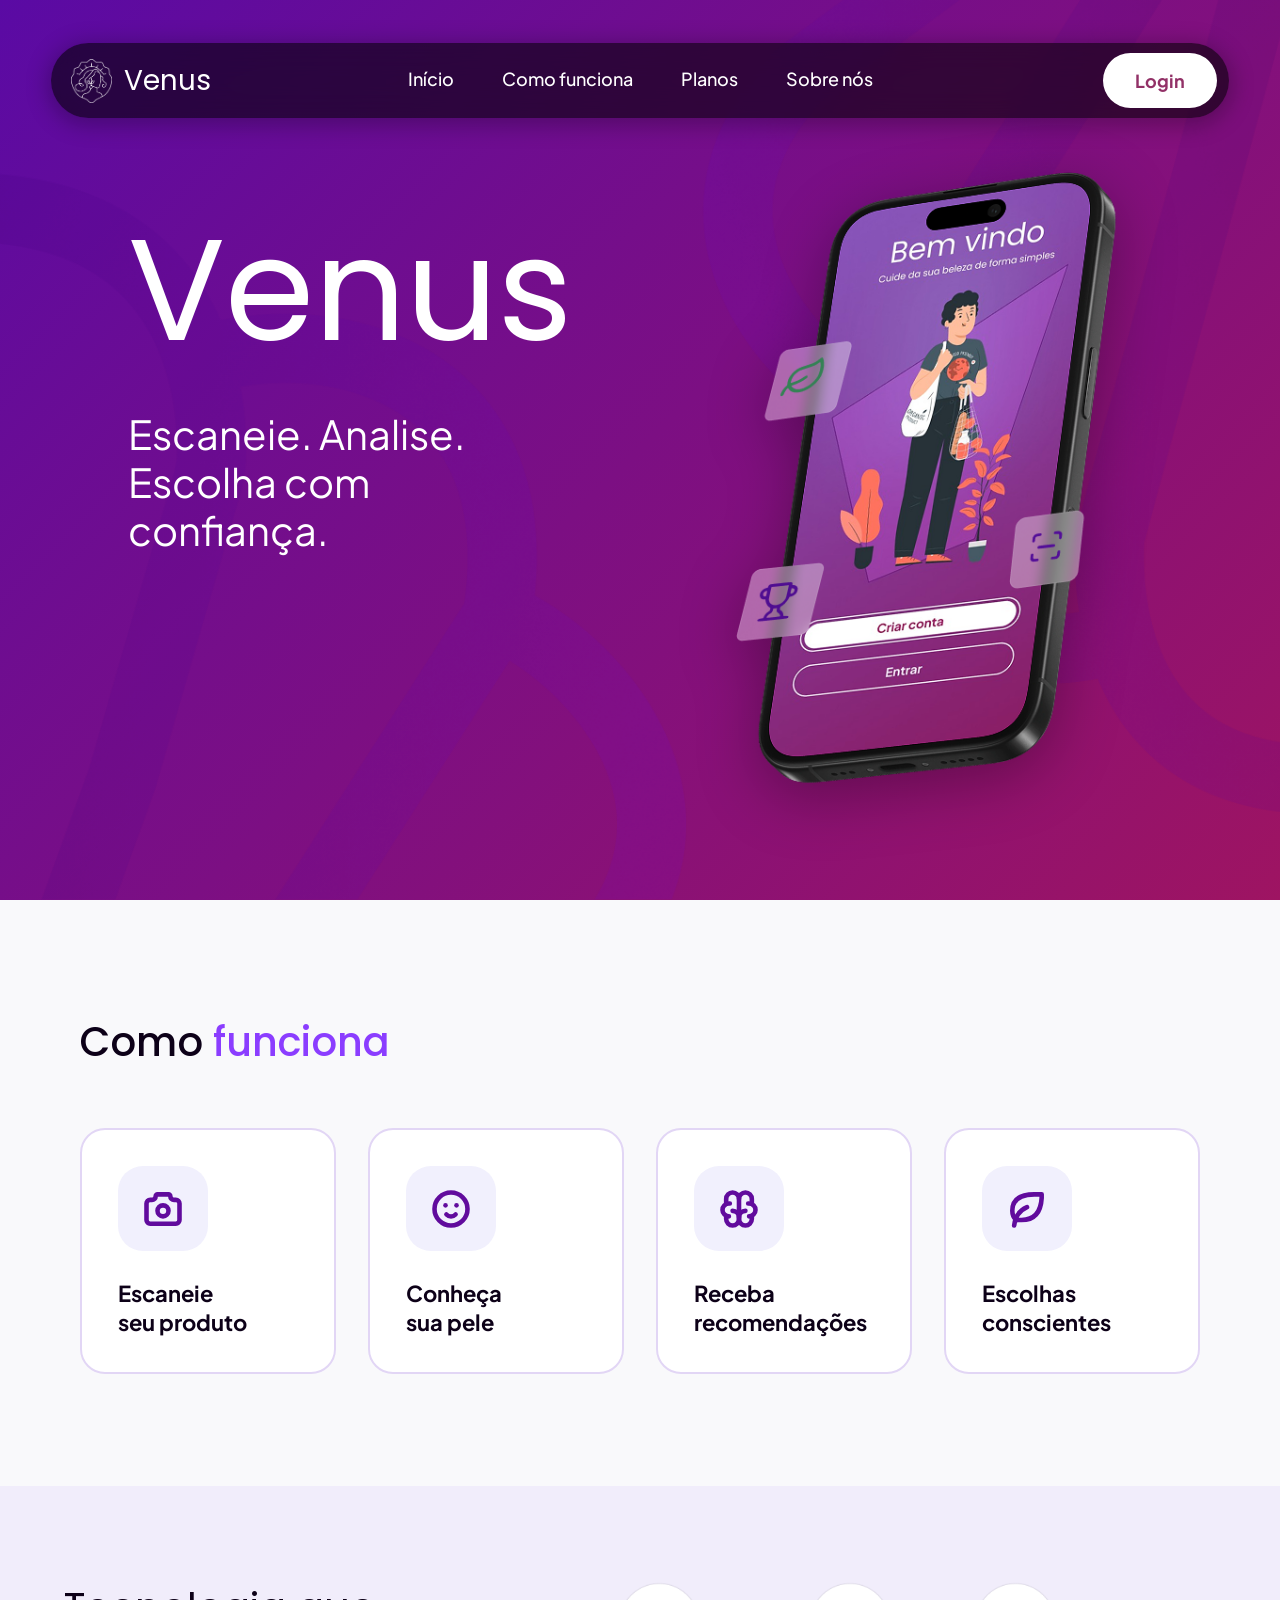
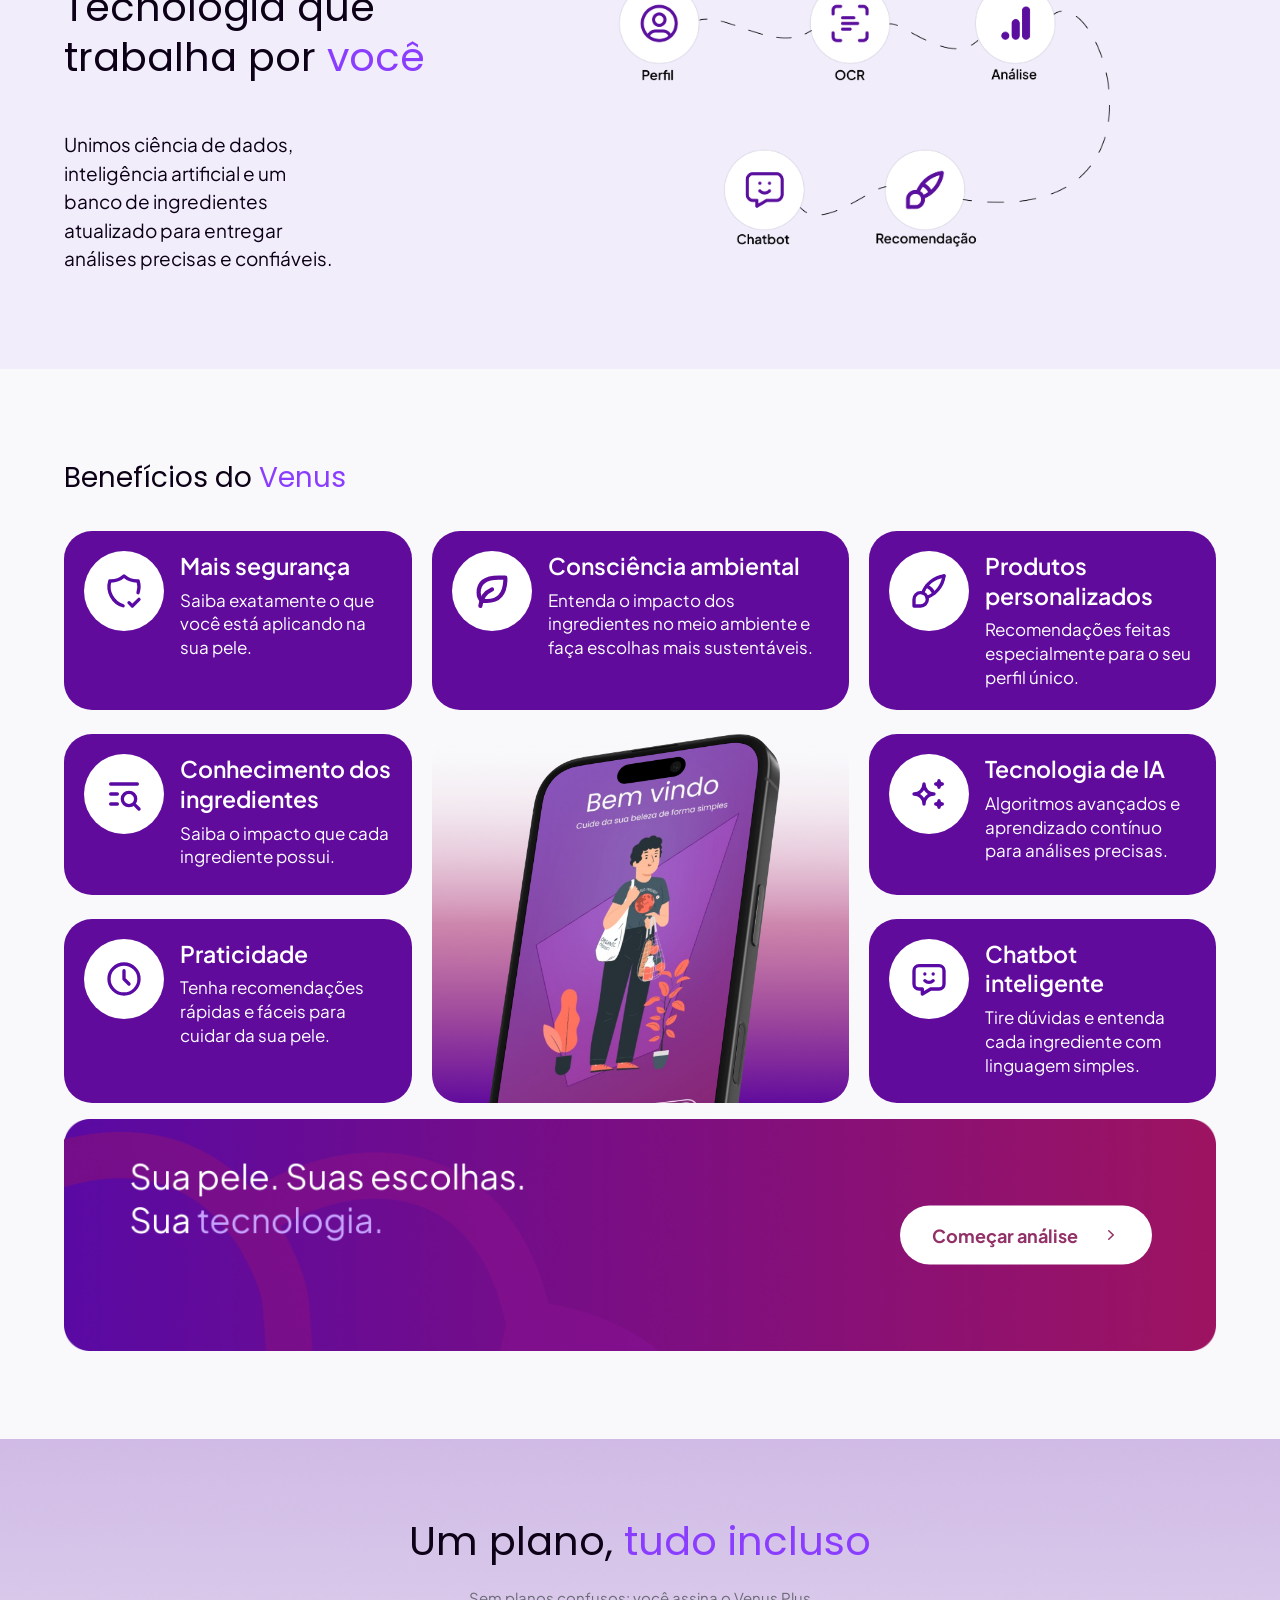
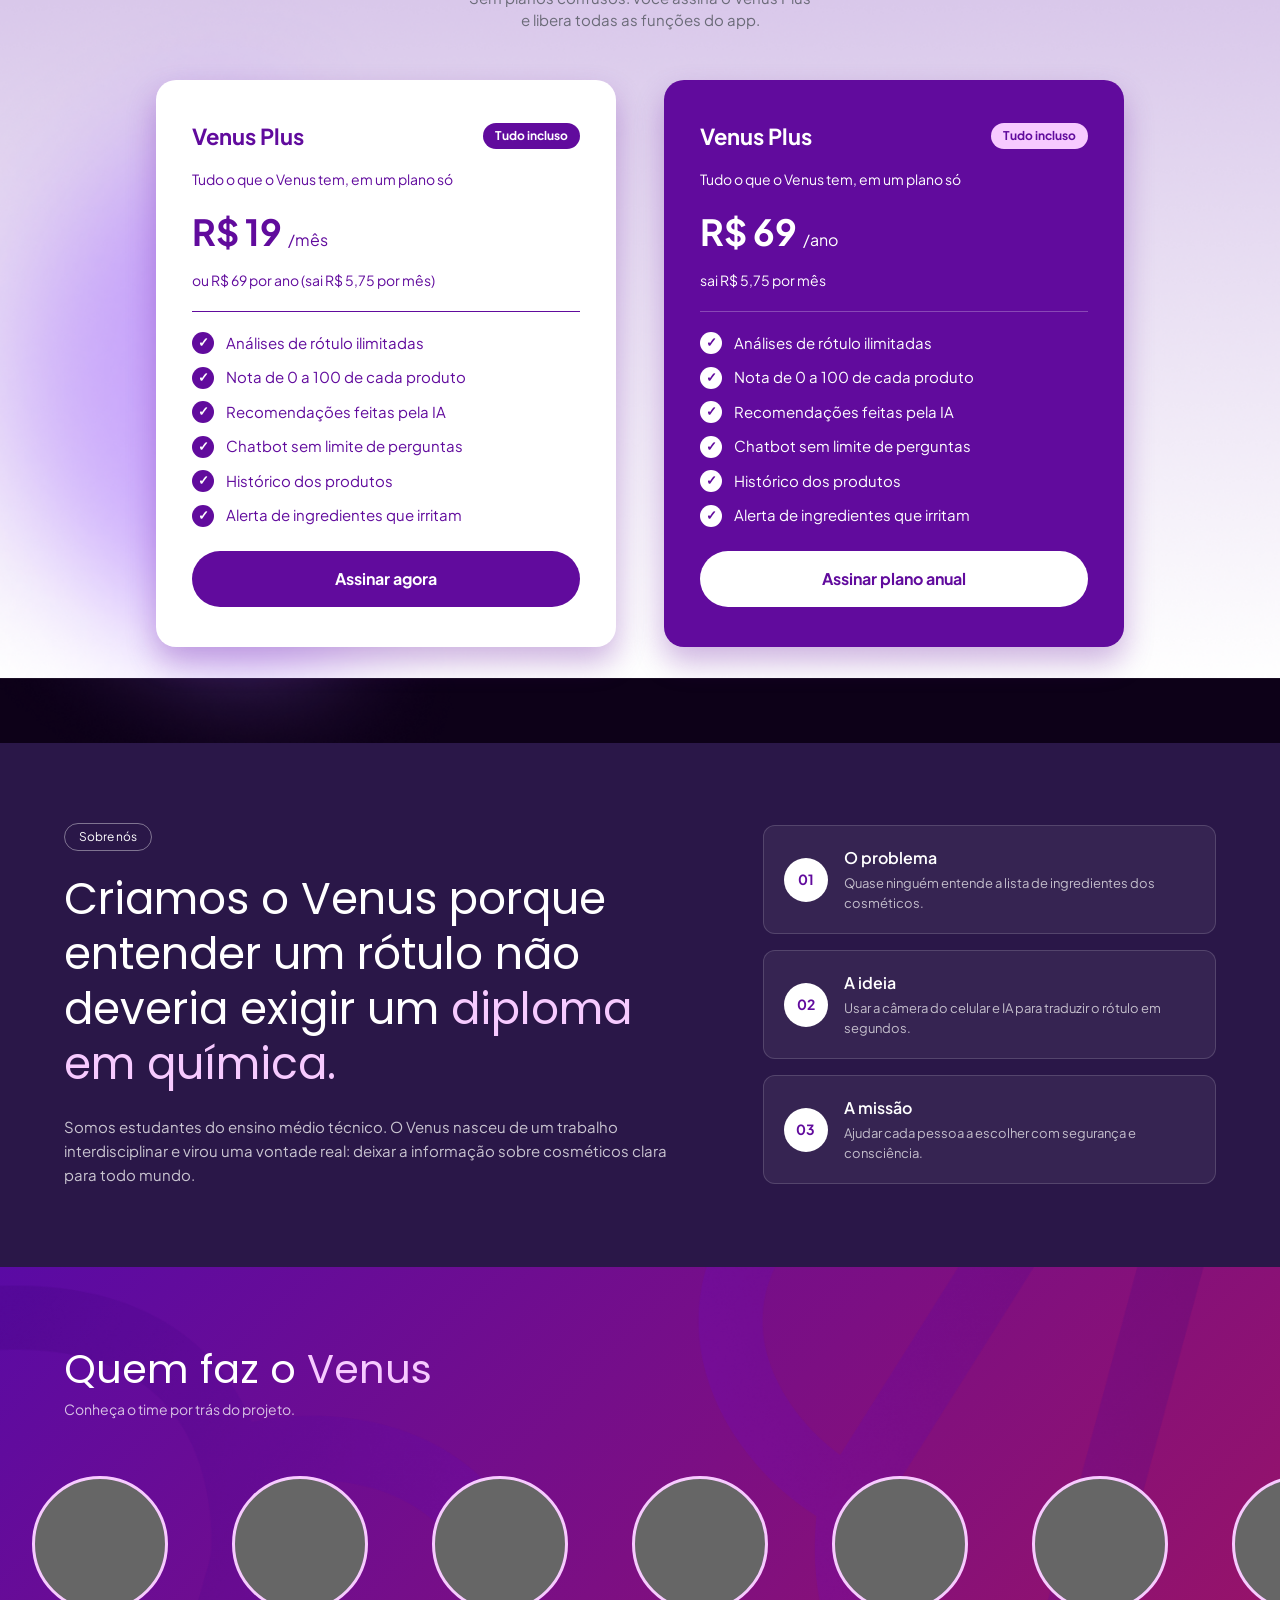
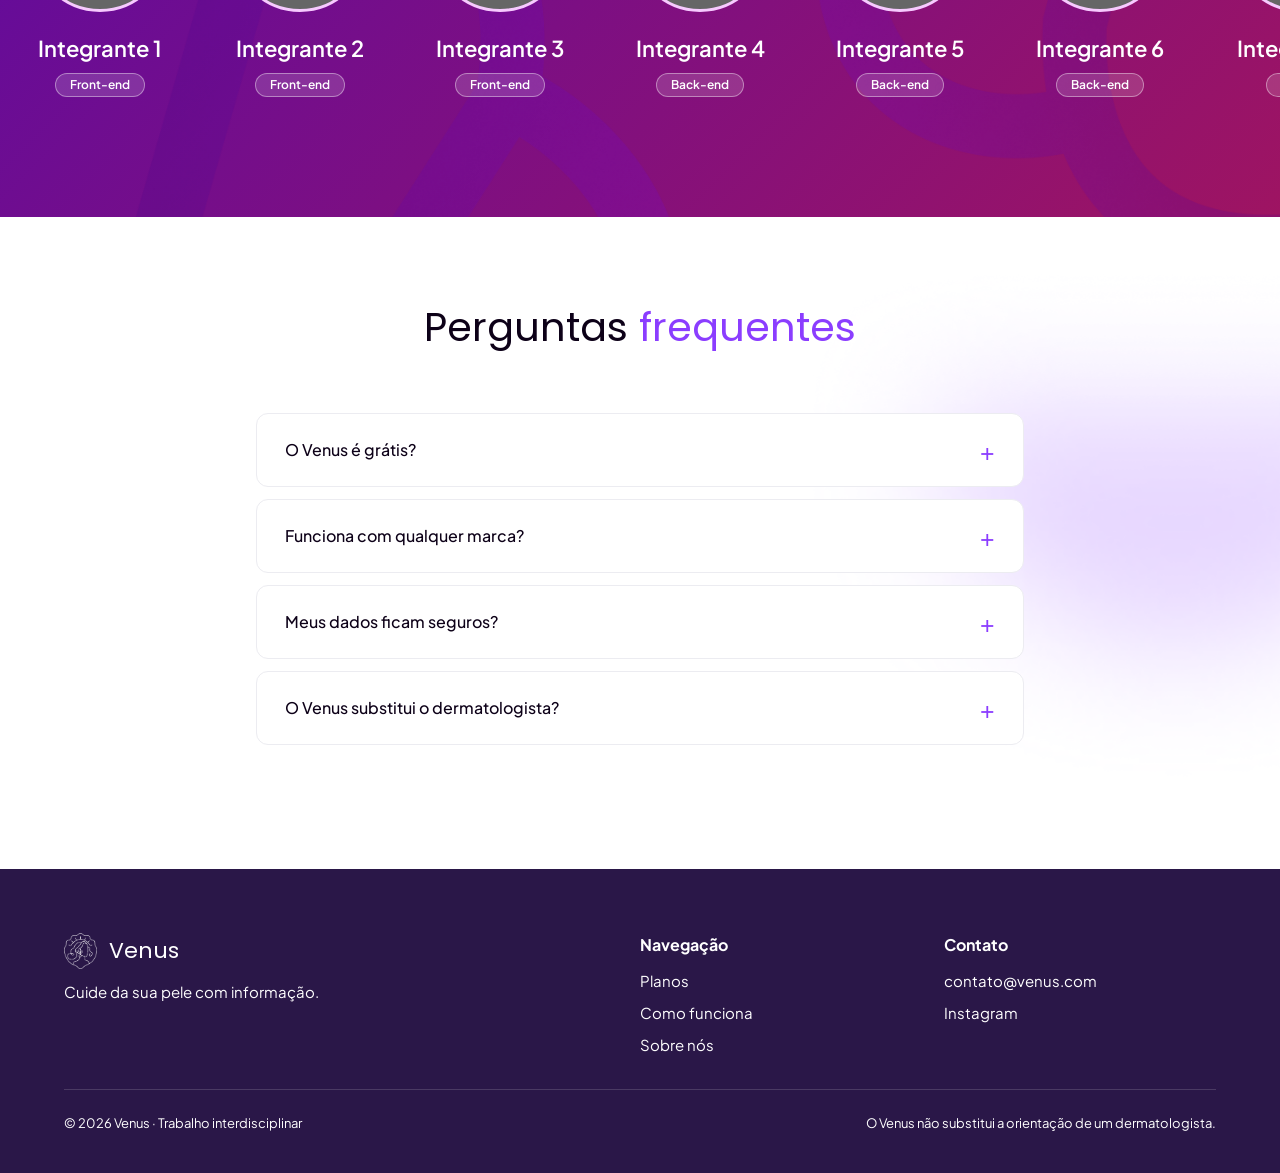
==== src/main/webapp/index.html @ 940f4fd5 "feat: telas de acesso, dashboard e banco PostgreSQL - Adiciona as telas de login, criar conta, esque" ====
<!DOCTYPE html>
<html lang="pt-BR">
<head>
  <meta charset="UTF-8">
  <meta name="viewport" content="width=device-width, initial-scale=1.0">
  <meta name="description" content="Venus: escaneie o rótulo do seu cosmético, entenda os ingredientes e receba recomendações para a sua pele.">
  <title>Venus | Análise de cosméticos</title>

  <link rel="stylesheet" href="https://fonts.googleapis.com/css2?family=Plus+Jakarta+Sans:wght@400;500;600;700&family=Poppins:wght@300;400;500;600&display=swap">

  <link rel="stylesheet" href="assets/css/global.css">
  <link rel="stylesheet" href="assets/css/style.css">
</head>
<body>

  <header id="cabecalho" class="cabecalho">
    <a href="#inicio" class="cabecalho__logo">
      <img src="assets/img/logo.png" alt="" width="179" height="194">
      <span class="cabecalho__nome">Venus</span>
    </a>

    <input type="checkbox" id="menu-celular" class="cabecalho__toggle checkbox-escondido">

    <nav id="menu-principal" class="cabecalho__nav">
      <ul class="menu">
        <li><a class="menu__link" href="#inicio">Início</a></li>
        <li><a class="menu__link" href="#como-funciona">Como funciona</a></li>
        <li><a class="menu__link" href="#planos">Planos</a></li>
        <li><a class="menu__link" href="#sobre-nos">Sobre nós</a></li>
      </ul>
    </nav>

    <a href="login" id="btn-login" class="btn btn--primario cabecalho__login">Login</a>

    <label for="menu-celular" class="cabecalho__botao-menu" aria-label="Abrir menu">☰</label>
  </header>

  <main id="conteudo">

    <section id="inicio" class="inicio">
      <div class="inicio__fundo"></div>

      <div class="inicio__container">
        <div class="inicio__conteudo">
          <h1 id="titulo-inicio" class="inicio__titulo">Venus</h1>
          <p class="inicio__subtitulo">Escaneie. Analise.<br>Escolha com<br>confiança.</p>
        </div>

        <div class="inicio__midia">
          <img class="inicio__celular" src="assets/img/celular.png" alt="Aplicativo Venus mostrando a tela inicial de análise de cosméticos" width="591" height="693">
        </div>
      </div>
    </section>

    <section id="como-funciona" class="como-funciona">
      <div class="como-funciona__container">
        <h2 id="titulo-como-funciona" class="como-funciona__titulo">Como <span class="destaque">funciona</span></h2>

        <div class="como-funciona__grade">

          <div class="etapa">
            <div class="etapa__icone">
              <img src="assets/img/icones-landing/camera.svg" alt="" width="24" height="24">
            </div>
            <h3 class="etapa__titulo">Escaneie<br>seu produto</h3>
            <p class="etapa__texto">Use a câmera do seu celular para escanear o rótulo do cosmético com tecnologia OCR avançada.</p>
          </div>

          <div class="etapa">
            <div class="etapa__icone">
              <img src="assets/img/icones-landing/rosto-feliz.svg" alt="" width="24" height="24">
            </div>
            <h3 class="etapa__titulo">Conheça<br>sua pele</h3>
            <p class="etapa__texto">Informe seu tipo de pele, sensibilidades, objetivos e preferências para uma análise personalizada.</p>
          </div>

          <div class="etapa">
            <div class="etapa__icone">
              <img src="assets/img/icones-landing/cerebro.svg" alt="" width="24" height="24">
            </div>
            <h3 class="etapa__titulo">Receba<br>recomendações</h3>
            <p class="etapa__texto">Nossa IA analisa ingredientes, compara com seu perfil e gera recomendações inteligentes para você.</p>
          </div>

          <div class="etapa">
            <div class="etapa__icone">
              <img src="assets/img/icones-landing/folha.svg" alt="" width="24" height="24">
            </div>
            <h3 class="etapa__titulo">Escolhas<br>conscientes</h3>
            <p class="etapa__texto">Entenda mais sobre seus produtos e faça escolhas melhores para você.</p>
          </div>

        </div>
      </div>
    </section>

    <section id="tecnologia" class="tecnologia">
      <div class="tecnologia__container">

        <div class="tecnologia__conteudo">
          <h2 id="titulo-tecnologia" class="tecnologia__titulo">Tecnologia que<br>trabalha por <span class="destaque">você</span></h2>
          <p class="tecnologia__texto">Unimos ciência de dados, inteligência artificial e um banco de ingredientes atualizado para entregar análises precisas e confiáveis.</p>
        </div>

        <div class="diagrama">
          <img class="diagrama__imagem" src="assets/img/fluxo.png" alt="Fluxo da tecnologia Venus: Perfil, OCR, Análise, Recomendação e Chatbot" width="2549" height="1374">
        </div>

      </div>
    </section>

    <section id="beneficios" class="beneficios">
      <div class="beneficios__container">
        <h2 id="titulo-beneficios" class="beneficios__titulo">Benefícios do <span class="destaque">Venus</span></h2>

        <div class="beneficios__grade">

          <div class="beneficio">
            <div class="beneficio__icone">
              <img src="assets/img/icones-landing/seguranca.svg" alt="" width="24" height="24">
            </div>
            <div>
              <h3 class="beneficio__titulo">Mais segurança</h3>
              <p class="beneficio__texto">Saiba exatamente o que você está aplicando na sua pele.</p>
            </div>
          </div>

          <div class="beneficio">
            <div class="beneficio__icone">
              <img src="assets/img/icones-landing/folha.svg" alt="" width="24" height="24">
            </div>
            <div>
              <h3 class="beneficio__titulo">Consciência ambiental</h3>
              <p class="beneficio__texto">Entenda o impacto dos ingredientes no meio ambiente e faça escolhas mais sustentáveis.</p>
            </div>
          </div>

          <div class="beneficio">
            <div class="beneficio__icone">
              <img src="assets/img/icones-landing/personalizados.svg" alt="" width="24" height="24">
            </div>
            <div>
              <h3 class="beneficio__titulo">Produtos personalizados</h3>
              <p class="beneficio__texto">Recomendações feitas especialmente para o seu perfil único.</p>
            </div>
          </div>

          <div class="beneficio">
            <div class="beneficio__icone">
              <img src="assets/img/icones-landing/conhecimento.svg" alt="" width="24" height="24">
            </div>
            <div>
              <h3 class="beneficio__titulo">Conhecimento dos ingredientes</h3>
              <p class="beneficio__texto">Saiba o impacto que cada ingrediente possui.</p>
            </div>
          </div>

          <div class="beneficios__celular">
            <img src="assets/img/celular-beneficios.png" alt="Tela do aplicativo Venus para escanear um produto" width="1824" height="1916">
          </div>

          <div class="beneficio">
            <div class="beneficio__icone">
              <img src="assets/img/icones-landing/ia.svg" alt="" width="24" height="24">
            </div>
            <div>
              <h3 class="beneficio__titulo">Tecnologia de IA</h3>
              <p class="beneficio__texto">Algoritmos avançados e aprendizado contínuo para análises precisas.</p>
            </div>
          </div>

          <div class="beneficio">
            <div class="beneficio__icone">
              <img src="assets/img/icones-landing/praticidade.svg" alt="" width="24" height="24">
            </div>
            <div>
              <h3 class="beneficio__titulo">Praticidade</h3>
              <p class="beneficio__texto">Tenha recomendações rápidas e fáceis para cuidar da sua pele.</p>
            </div>
          </div>

          <div class="beneficio">
            <div class="beneficio__icone">
              <img src="assets/img/icones-landing/chatbot.svg" alt="" width="24" height="24">
            </div>
            <div>
              <h3 class="beneficio__titulo">Chatbot inteligente</h3>
              <p class="beneficio__texto">Tire dúvidas e entenda cada ingrediente com linguagem simples.</p>
            </div>
          </div>

        </div>

        <div id="chamada" class="chamada">
          <img class="chamada__imagem" src="assets/img/comecar-analise.png" alt="Sua pele. Suas escolhas. Sua tecnologia." width="2484" height="500">
          <a href="login" id="btn-comecar-analise" class="btn btn--primario chamada__botao">
            Começar análise
            <img class="chamada__seta" src="assets/img/icones-landing/seta.svg" alt="" width="24" height="24">
          </a>
        </div>
      </div>
    </section>

    <section id="planos" class="planos">
      <div class="planos__container">
        <h2 id="titulo-planos" class="planos__titulo">Um plano, <span class="destaque">tudo incluso</span></h2>
        <p class="planos__subtitulo">Sem planos confusos: você assina o Venus Plus<br>e libera todas as funções do app.</p>

        <div class="planos__grade">

          <div id="plano-mensal" class="plano plano--claro">
            <div class="plano__topo">
              <h3 class="plano__nome">Venus Plus</h3>
              <span class="plano__selo">Tudo incluso</span>
            </div>
            <p class="plano__descricao">Tudo o que o Venus tem, em um plano só</p>

            <div class="plano__preco">
              <p class="plano__valor">R$ 19 <span class="plano__periodo">/mês</span></p>
              <p class="plano__obs">ou R$ 69 por ano (sai R$ 5,75 por mês)</p>
            </div>

            <ul class="plano__lista">
              <li class="plano__item">Análises de rótulo ilimitadas</li>
              <li class="plano__item">Nota de 0 a 100 de cada produto</li>
              <li class="plano__item">Recomendações feitas pela IA</li>
              <li class="plano__item">Chatbot sem limite de perguntas</li>
              <li class="plano__item">Histórico dos produtos</li>
              <li class="plano__item">Alerta de ingredientes que irritam</li>
            </ul>

            <a href="login" id="btn-assinar-mensal" class="btn plano__botao">Assinar agora</a>
          </div>

          <div id="plano-anual" class="plano">
            <div class="plano__topo">
              <h3 class="plano__nome">Venus Plus</h3>
              <span class="plano__selo">Tudo incluso</span>
            </div>
            <p class="plano__descricao">Tudo o que o Venus tem, em um plano só</p>

            <div class="plano__preco">
              <p class="plano__valor">R$ 69 <span class="plano__periodo">/ano</span></p>
              <p class="plano__obs">sai R$ 5,75 por mês</p>
            </div>

            <ul class="plano__lista">
              <li class="plano__item">Análises de rótulo ilimitadas</li>
              <li class="plano__item">Nota de 0 a 100 de cada produto</li>
              <li class="plano__item">Recomendações feitas pela IA</li>
              <li class="plano__item">Chatbot sem limite de perguntas</li>
              <li class="plano__item">Histórico dos produtos</li>
              <li class="plano__item">Alerta de ingredientes que irritam</li>
            </ul>

            <a href="login" id="btn-assinar-anual" class="btn plano__botao">Assinar plano anual</a>
          </div>

        </div>
      </div>
    </section>

    <section id="sobre-nos" class="sobre">
      <div class="sobre__container">

        <div class="sobre__conteudo">
          <span class="sobre__etiqueta">Sobre nós</span>
          <h2 id="titulo-sobre-nos" class="sobre__titulo">Criamos o Venus porque entender um rótulo não deveria exigir um <span class="sobre__destaque">diploma em química.</span></h2>
          <p class="sobre__texto">Somos estudantes do ensino médio técnico. O Venus nasceu de um trabalho interdisciplinar e virou uma vontade real: deixar a informação sobre cosméticos clara para todo mundo.</p>
        </div>

        <ul class="sobre__lista">
          <li class="sobre__item">
            <span class="sobre__numero">01</span>
            <div>
              <h3 class="sobre__item-titulo">O problema</h3>
              <p class="sobre__item-texto">Quase ninguém entende a lista de ingredientes dos cosméticos.</p>
            </div>
          </li>
          <li class="sobre__item">
            <span class="sobre__numero">02</span>
            <div>
              <h3 class="sobre__item-titulo">A ideia</h3>
              <p class="sobre__item-texto">Usar a câmera do celular e IA para traduzir o rótulo em segundos.</p>
            </div>
          </li>
          <li class="sobre__item">
            <span class="sobre__numero">03</span>
            <div>
              <h3 class="sobre__item-titulo">A missão</h3>
              <p class="sobre__item-texto">Ajudar cada pessoa a escolher com segurança e consciência.</p>
            </div>
          </li>
        </ul>

      </div>
    </section>

    <section id="equipe" class="equipe">
      <div class="equipe__container">
        <h2 id="titulo-equipe" class="equipe__titulo">Quem faz o <span class="equipe__destaque">Venus</span></h2>
        <p class="equipe__subtitulo">Conheça o time por trás do projeto.</p>
      </div>

        <div id="faixa-equipe" class="equipe__faixa">
          <div class="equipe__trilho">
            <ul class="equipe__lista">
              <li class="integrante">
                <div class="integrante__foto"></div>
                <h3 class="integrante__nome">Integrante 1</h3>
                <span class="integrante__funcao">Front-end</span>
              </li>
              <li class="integrante">
                <div class="integrante__foto"></div>
                <h3 class="integrante__nome">Integrante 2</h3>
                <span class="integrante__funcao">Front-end</span>
              </li>
              <li class="integrante">
                <div class="integrante__foto"></div>
                <h3 class="integrante__nome">Integrante 3</h3>
                <span class="integrante__funcao">Front-end</span>
              </li>
              <li class="integrante">
                <div class="integrante__foto"></div>
                <h3 class="integrante__nome">Integrante 4</h3>
                <span class="integrante__funcao">Back-end</span>
              </li>
              <li class="integrante">
                <div class="integrante__foto"></div>
                <h3 class="integrante__nome">Integrante 5</h3>
                <span class="integrante__funcao">Back-end</span>
              </li>
              <li class="integrante">
                <div class="integrante__foto"></div>
                <h3 class="integrante__nome">Integrante 6</h3>
                <span class="integrante__funcao">Back-end</span>
              </li>
              <li class="integrante">
                <div class="integrante__foto"></div>
                <h3 class="integrante__nome">Integrante 7</h3>
                <span class="integrante__funcao">Dados</span>
              </li>
              <li class="integrante">
                <div class="integrante__foto"></div>
                <h3 class="integrante__nome">Integrante 8</h3>
                <span class="integrante__funcao">Dados</span>
              </li>
              <li class="integrante">
                <div class="integrante__foto"></div>
                <h3 class="integrante__nome">Integrante 9</h3>
                <span class="integrante__funcao">Design</span>
              </li>
              <li class="integrante">
                <div class="integrante__foto"></div>
                <h3 class="integrante__nome">Integrante 10</h3>
                <span class="integrante__funcao">Design</span>
              </li>
              <li class="integrante">
                <div class="integrante__foto"></div>
                <h3 class="integrante__nome">Integrante 11</h3>
                <span class="integrante__funcao">Pesquisa</span>
              </li>
            </ul>

            <ul class="equipe__lista" aria-hidden="true">
              <li class="integrante">
                <div class="integrante__foto"></div>
                <h3 class="integrante__nome">Integrante 1</h3>
                <span class="integrante__funcao">Front-end</span>
              </li>
              <li class="integrante">
                <div class="integrante__foto"></div>
                <h3 class="integrante__nome">Integrante 2</h3>
                <span class="integrante__funcao">Front-end</span>
              </li>
              <li class="integrante">
                <div class="integrante__foto"></div>
                <h3 class="integrante__nome">Integrante 3</h3>
                <span class="integrante__funcao">Front-end</span>
              </li>
              <li class="integrante">
                <div class="integrante__foto"></div>
                <h3 class="integrante__nome">Integrante 4</h3>
                <span class="integrante__funcao">Back-end</span>
              </li>
              <li class="integrante">
                <div class="integrante__foto"></div>
                <h3 class="integrante__nome">Integrante 5</h3>
                <span class="integrante__funcao">Back-end</span>
              </li>
              <li class="integrante">
                <div class="integrante__foto"></div>
                <h3 class="integrante__nome">Integrante 6</h3>
                <span class="integrante__funcao">Back-end</span>
              </li>
              <li class="integrante">
                <div class="integrante__foto"></div>
                <h3 class="integrante__nome">Integrante 7</h3>
                <span class="integrante__funcao">Dados</span>
              </li>
              <li class="integrante">
                <div class="integrante__foto"></div>
                <h3 class="integrante__nome">Integrante 8</h3>
                <span class="integrante__funcao">Dados</span>
              </li>
              <li class="integrante">
                <div class="integrante__foto"></div>
                <h3 class="integrante__nome">Integrante 9</h3>
                <span class="integrante__funcao">Design</span>
              </li>
              <li class="integrante">
                <div class="integrante__foto"></div>
                <h3 class="integrante__nome">Integrante 10</h3>
                <span class="integrante__funcao">Design</span>
              </li>
              <li class="integrante">
                <div class="integrante__foto"></div>
                <h3 class="integrante__nome">Integrante 11</h3>
                <span class="integrante__funcao">Pesquisa</span>
              </li>
            </ul>
          </div>
        </div>
    </section>

    <section id="perguntas" class="perguntas">
      <div class="perguntas__container">
        <h2 id="titulo-perguntas" class="perguntas__titulo">Perguntas <span class="destaque">frequentes</span></h2>

        <div class="pergunta">
          <input type="checkbox" id="pergunta-1" class="pergunta__toggle checkbox-escondido">
          <label for="pergunta-1" class="pergunta__titulo">O Venus é grátis?</label>
          <p class="pergunta__resposta">Você pode criar a conta e conhecer o app. Para usar todas as funções, é só assinar o Venus Plus: R$ 19 por mês ou R$ 69 por ano.</p>
        </div>

        <div class="pergunta">
          <input type="checkbox" id="pergunta-2" class="pergunta__toggle checkbox-escondido">
          <label for="pergunta-2" class="pergunta__titulo">Funciona com qualquer marca?</label>
          <p class="pergunta__resposta">Sim. O Venus lê o rótulo do produto, então funciona com cosméticos de qualquer marca, desde que a lista de ingredientes esteja legível.</p>
        </div>

        <div class="pergunta">
          <input type="checkbox" id="pergunta-3" class="pergunta__toggle checkbox-escondido">
          <label for="pergunta-3" class="pergunta__titulo">Meus dados ficam seguros?</label>
          <p class="pergunta__resposta">Sim. Seguimos a LGPD: seus dados são usados só para personalizar as análises e não são vendidos para ninguém.</p>
        </div>

        <div class="pergunta">
          <input type="checkbox" id="pergunta-4" class="pergunta__toggle checkbox-escondido">
          <label for="pergunta-4" class="pergunta__titulo">O Venus substitui o dermatologista?</label>
          <p class="pergunta__resposta">Não. O Venus ajuda você a entender seus produtos, mas não faz diagnóstico. Para qualquer problema de pele, procure um dermatologista.</p>
        </div>
      </div>
    </section>

  </main>

  <footer id="rodape" class="rodape">
    <div class="rodape__container">
      <div class="rodape__marca">
        <a href="#inicio" class="rodape__logo">
          <img src="assets/img/logo.png" alt="" width="179" height="194">
          <span class="rodape__nome">Venus</span>
        </a>
        <p class="rodape__frase">Cuide da sua pele com informação.</p>
      </div>

      <div class="rodape__coluna">
        <h2 class="rodape__titulo">Navegação</h2>
        <ul class="rodape__lista">
          <li><a class="rodape__link" href="#planos">Planos</a></li>
          <li><a class="rodape__link" href="#como-funciona">Como funciona</a></li>
          <li><a class="rodape__link" href="#sobre-nos">Sobre nós</a></li>
        </ul>
      </div>

      <div class="rodape__coluna">
        <h2 class="rodape__titulo">Contato</h2>
        <ul class="rodape__lista">
          <li><a class="rodape__link" href="mailto:contato@venus.com">contato@venus.com</a></li>
          <li><a class="rodape__link" href="#">Instagram</a></li>
        </ul>
      </div>
    </div>

    <div class="rodape__final">
      <p>&copy; 2026 Venus · Trabalho interdisciplinar</p>
      <p>O Venus não substitui a orientação de um dermatologista.</p>
    </div>
  </footer>

</body>
</html>
---- src/main/webapp/assets/css/global.css ----
:root {
  --cor-rosa-claro: #f7caff;
  --cor-branco: #ffffff;
  --cor-fundo-escuro: #0d0118;
  --cor-botao-texto: #923167;
  --cor-destaque: #8b3dff;
  --cor-roxo-escuro: #610b9d;
  --cor-texto: #0d0118;
  --cor-texto-suave: #6b6b78;
  --cor-superficie: #f9f9fb;
  --cor-superficie-lilas: #f1edfb;
  --cor-borda: #ececf1;
  --cor-borda-lilas: #e2d6f5;
  --cor-icone-lilas: #f1f0fd;
  --cor-card-lilas: #f6f0fc;
  --cor-navbar: rgba(45, 8, 70, 0.8);
  --cor-navbar-menu: rgba(45, 8, 70, 0.7);
  --cor-navbar-borda: rgba(255, 255, 255, 0.15);
  --cor-foco: #ba91fb;
  --cor-fundo-popup: rgba(33, 17, 56, 0.4);
  --gradiente-marca: linear-gradient(135deg, #5a0aa4 0%, #9e1462 100%);
  --fonte-titulo: "Poppins", sans-serif;
  --fonte-texto: "Plus Jakarta Sans", sans-serif;
  --largura-maxima: 100rem;
  --borda-arredondada: 1.25rem;
  --borda-arredondada-pequena: 0.75rem;
  --borda-card: 1.5625rem;
  --borda-botao: 999px;

  --painel-fundo: #f8f6fd;
  --painel-topo: #f2eefd;
  --painel-borda: #ece3fa;
  --painel-lilas: #ebe2f5;
  --painel-lilas-claro: #f4effc;
  --painel-texto: #30135a;
  --painel-texto-suave: #8b789f;
  --painel-roxo: #6043e9;
  --painel-rosa: #ad1264;
  --painel-verde: #4daf8c;
  --painel-vermelho: #d45d79;
  --gradiente-menu: linear-gradient(180deg, #32135b 48%, #6a28c1);
  --gradiente-menu-ativo: linear-gradient(90deg, #7549c2, #553287);
  --fonte-menu: "Inter", sans-serif;
}

* {
  box-sizing: border-box;
  margin: 0;
  padding: 0;
}

img {
  display: block;
  max-width: 100%;
  height: auto;
}

button,
input,
select,
textarea {
  font-family: inherit;
  font-size: inherit;
  color: inherit;
}

body {
  font-family: var(--fonte-titulo);
  line-height: 1.5;
  color: var(--cor-branco);
  background-color: var(--cor-fundo-escuro);
}

a:focus-visible,
button:focus-visible,
input:focus-visible,
select:focus-visible,
label:focus-visible {
  outline: 3px solid var(--cor-foco);
  outline-offset: 3px;
}

.btn {
  display: inline-flex;
  align-items: center;
  gap: 1.5rem;
  padding: 1rem 2rem;
  font-family: var(--fonte-texto);
  font-size: 1.125rem;
  font-weight: 700;
  text-decoration: none;
  border-radius: var(--borda-botao);
}

.btn--primario {
  color: var(--cor-botao-texto);
  background-color: var(--cor-branco);
}

.destaque {
  color: var(--cor-destaque);
}

.checkbox-escondido {
  position: fixed;
  top: 0;
  left: 0;
  opacity: 0;
  pointer-events: none;
}

.sr-only {
  position: absolute;
  width: 1px;
  height: 1px;
  padding: 0;
  margin: -1px;
  overflow: hidden;
  clip: rect(0, 0, 0, 0);
  white-space: nowrap;
  border: 0;
}
---- src/main/webapp/assets/css/style.css ----
.cabecalho {
  position: fixed;
  top: 0.75rem;
  left: 0.75rem;
  right: 0.75rem;
  z-index: 1;
  display: flex;
  align-items: center;
  gap: 1rem;
  padding: 0.75rem 1.25rem;
  border: 1px solid var(--cor-navbar-borda);
  border-radius: 2.5rem;
}

.cabecalho::before {
  content: "";
  position: absolute;
  top: 0;
  right: 0;
  bottom: 0;
  left: 0;
  z-index: -1;
  background-color: var(--cor-navbar);
  border-radius: inherit;
  -webkit-backdrop-filter: blur(14px);
  backdrop-filter: blur(14px);
}

.cabecalho__logo {
  display: flex;
  align-items: center;
  gap: 0.75rem;
  margin-right: auto;
  text-decoration: none;
}

.cabecalho__logo img {
  width: auto;
  height: 3rem;
}

.cabecalho__nome {
  font-family: var(--fonte-titulo);
  font-size: 1.75rem;
  color: var(--cor-branco);
}

.cabecalho__botao-menu {
  font-size: 2.25rem;
  line-height: 1;
  color: var(--cor-branco);
  cursor: pointer;
}

.cabecalho__nav {
  display: none;
  position: absolute;
  top: 100%;
  left: 0;
  right: 0;
  margin-top: 0.75rem;
  padding: 2rem;
  background-color: var(--cor-navbar-menu);
  border: 1px solid var(--cor-navbar-borda);
  border-radius: 1.5rem;
  backdrop-filter: blur(20px);
}

.cabecalho__toggle:checked ~ .cabecalho__nav {
  display: block;
}

.menu {
  display: flex;
  flex-direction: column;
  align-items: center;
  gap: 2rem;
  list-style: none;
}

.menu__link {
  display: inline-block;
  position: relative;
  font-family: var(--fonte-texto);
  font-size: 1.25rem;
  font-weight: 500;
  line-height: 1;
  color: var(--cor-branco);
  text-decoration: none;
  transition: 0.3s;
}

.menu__link::after {
  content: "";
  position: absolute;
  top: 100%;
  left: 0;
  right: 0;
  width: 0;
  height: 2px;
  margin: 0.25rem auto 0;
  background-color: var(--cor-destaque);
  transition: 0.3s;
}

.menu__link:hover {
  color: var(--cor-destaque);
}

.menu__link:hover::after {
  width: 100%;
}

.inicio {
  position: relative;
  min-height: 100vh;
  background: var(--gradiente-marca);
}

.inicio__fundo {
  position: absolute;
  top: 0;
  right: 0;
  bottom: 0;
  left: 0;
  background: url("../img/fundo.png") center / cover no-repeat;
  opacity: 0.6;
}

.inicio__container {
  position: relative;
  display: flex;
  flex-direction: column;
  align-items: flex-start;
  gap: 2.5rem;
  max-width: var(--largura-maxima);
  margin: 0 auto;
  padding: 12rem 1.25rem 4rem;
}

.inicio__conteudo {
  max-width: 38.75rem;
}

.inicio__titulo {
  position: relative;
  top: -4rem;
  left: 4rem;
  margin-bottom: 1.75rem;
  font-family: var(--fonte-titulo);
  font-size: 4.5rem;
  font-weight: 400;
  line-height: 1;
  color: var(--cor-branco);
}

.inicio__subtitulo {
  position: relative;
  top: -4rem;
  left: 4rem;
  font-family: var(--fonte-texto);
  font-size: 1.375rem;
  line-height: 1.2;
  color: var(--cor-branco);
}

.inicio__midia {
  display: flex;
  justify-content: center;
  width: 100%;

  margin-top: -4rem;
}

.inicio__celular {
  width: 100%;
  max-width: 18.75rem;
  filter: drop-shadow(0 15px 30px rgba(0, 0, 0, 0.3));
}

.como-funciona {
  padding: 3.5rem 1.25rem;
  background-color: var(--cor-superficie);
}

.como-funciona__container {
  max-width: var(--largura-maxima);
  margin: 0 auto;
}

.como-funciona__titulo {
  margin-bottom: 2.5rem;
  font-family: var(--fonte-titulo);
  font-size: 1.75rem;
  font-weight: 500;
  color: var(--cor-texto);
}

.como-funciona__grade {
  display: grid;
  grid-template-columns: 1fr;
  align-items: start;
  gap: 1.5rem;
}

.etapa {
  padding: 2.25rem;
  background-color: var(--cor-branco);
  border: 2px solid var(--cor-borda-lilas);
  border-radius: var(--borda-card);
  transition: background-color 0.4s ease, transform 0.4s ease;
}

.etapa__icone {
  display: flex;
  align-items: center;
  justify-content: center;
  width: 5.625rem;
  height: 5.3125rem;
  margin-bottom: 1.75rem;
  background-color: var(--cor-icone-lilas);
  border-radius: var(--borda-card);
  transition: background-color 0.4s ease;
}

.etapa__icone img {
  width: 2.75rem;
  height: 2.75rem;
}

.etapa__titulo {
  font-family: var(--fonte-texto);
  font-size: 1.375rem;
  font-weight: 700;
  line-height: 1.3;
  color: var(--cor-texto);
  transition: color 0.4s ease;
}

.etapa__texto {
  margin-top: 1.5rem;
  font-family: var(--fonte-texto);
  font-size: 1.125rem;
  line-height: 1.55;
  color: var(--cor-texto-suave);
}

@media (min-width: 1024px) {
  .etapa__texto {
    max-height: 0;
    margin-top: 0;
    overflow: hidden;
    opacity: 0;
    transition: max-height 0.4s ease, margin-top 0.4s ease, opacity 0.3s ease, color 0.4s ease;
  }

  .etapa:hover {
    background-color: var(--cor-roxo-escuro);
    transform: translateY(-4px);
  }

  .etapa:hover .etapa__texto {
    max-height: 15rem;
    margin-top: 1.5rem;
    opacity: 1;
  }

  .etapa:hover .etapa__icone {
    background-color: var(--cor-branco);
  }

  .etapa:hover .etapa__titulo,
  .etapa:hover .etapa__texto {
    color: var(--cor-branco);
  }
}

.tecnologia {
  padding: 3.5rem 1.25rem;
  background-color: var(--cor-superficie-lilas);
}

.tecnologia__container {
  display: flex;
  flex-direction: column;
  gap: 3rem;
  max-width: var(--largura-maxima);
  margin: 0 auto;
}

.tecnologia__conteudo {
  text-align: center;
}

.tecnologia__titulo {
  margin-bottom: 1.5rem;
  font-family: var(--fonte-titulo);
  font-size: 1.875rem;
  font-weight: 400;
  line-height: 1.25;
  color: var(--cor-texto);
}

.tecnologia__texto {
  font-family: var(--fonte-texto);
  font-size: 1.1875rem;
  line-height: 1.5;
  color: var(--cor-texto);
}

.diagrama__imagem {
  width: 100%;
}

.beneficios {
  padding: 3.5rem 1.25rem;
  background-color: var(--cor-superficie);
}

.beneficios__container {
  max-width: var(--largura-maxima);
  margin: 0 auto;
}

.beneficios__titulo {
  margin-bottom: 2rem;
  font-family: var(--fonte-titulo);
  font-size: 1.5rem;
  font-weight: 400;
  color: var(--cor-texto);
}

.beneficios__grade {
  display: grid;
  grid-template-columns: 1fr;
  gap: 1rem;
}

.beneficio {
  display: flex;
  align-items: flex-start;
  gap: 1rem;
  padding: 1.25rem;
  background-color: var(--cor-roxo-escuro);
  border-radius: 1.75rem;
}

.beneficio__icone {
  display: flex;
  align-items: center;
  justify-content: center;
  flex-shrink: 0;
  width: 5rem;
  height: 5rem;
  background-color: var(--cor-branco);
  border-radius: 50%;
}

.beneficio__icone img {
  width: 2.5rem;
  height: 2.5rem;
  object-fit: contain;
}

.beneficio__titulo {
  margin-bottom: 0.5rem;
  font-family: var(--fonte-texto);
  font-size: 1.4375rem;
  font-weight: 600;
  line-height: 1.3;
  color: var(--cor-branco);
}

.beneficio__texto {
  font-family: var(--fonte-texto);
  font-size: 1.0625rem;
  font-weight: 400;
  line-height: 1.4;
  color: var(--cor-branco);
}

.beneficios__celular {
  display: flex;
  justify-content: center;
  align-items: flex-end;
}

.beneficios__celular img {
  width: auto;
  height: 20rem;
}

.chamada {
  position: relative;
  margin-top: 1rem;
}

.chamada__imagem {
  width: 100%;
}

.chamada__botao {
  position: absolute;
  right: 1rem;
  top: 50%;
  transform: translateY(-50%);
  gap: 0.75rem;
  padding: 0.5rem 1rem;
  font-size: 0.875rem;
  transition: 0.3s;
}

.chamada__seta {
  width: auto;
  height: 0.8rem;
}

.planos {
  padding: 3.5rem 1.25rem 5rem;
  background-image: url("../img/fundo-planos.png");
  background-position: center;
  background-size: cover;
  background-repeat: no-repeat;
}

.planos__container {
  max-width: var(--largura-maxima);
  margin: 0 auto;
  text-align: center;
}

.planos__titulo {
  margin-bottom: 1rem;
  font-family: var(--fonte-titulo);
  font-size: 1.75rem;
  font-weight: 400;
  color: var(--cor-texto);
}

.planos__subtitulo {
  margin-bottom: 3rem;
  font-family: var(--fonte-texto);
  font-size: 0.9375rem;
  color: var(--cor-texto-suave);
}

.planos__grade {
  display: flex;
  flex-direction: column;
  align-items: center;
  gap: 2rem;
}

.plano {
  width: 100%;
  max-width: 28.75rem;
  padding: 2rem 1.5rem;
  text-align: left;
  color: var(--cor-branco);
  background-color: var(--cor-roxo-escuro);
  border-radius: var(--borda-arredondada);
  box-shadow: 0 15px 30px rgba(97, 11, 157, 0.3);
  transition: transform 0.4s ease, box-shadow 0.4s ease;
}

.plano__topo {
  display: flex;
  justify-content: space-between;
  align-items: center;
  gap: 1rem;
  margin-bottom: 1rem;
}

.plano__nome {
  font-family: var(--fonte-texto);
  font-size: 1.375rem;
  font-weight: 700;
}

.plano__selo {
  padding: 0.25rem 0.75rem;
  font-family: var(--fonte-texto);
  font-size: 0.75rem;
  font-weight: 700;
  color: var(--cor-roxo-escuro);
  background-color: var(--cor-rosa-claro);
  border-radius: var(--borda-botao);
}

.plano__descricao {
  margin-bottom: 1.5rem;
  font-family: var(--fonte-texto);
  font-size: 0.875rem;
}

.plano__preco {
  margin-bottom: 1.25rem;
  padding-bottom: 1.25rem;
  border-bottom: 1px solid rgba(255, 255, 255, 0.25);
}

.plano__valor {
  margin-bottom: 1.25rem;
  font-family: var(--fonte-texto);
  font-size: 2.25rem;
  font-weight: 700;
  line-height: 1;
}

.plano__periodo {
  font-size: 1rem;
  font-weight: 400;
}

.plano__obs {
  font-family: var(--fonte-texto);
  font-size: 0.875rem;
}

.plano__lista {
  display: flex;
  flex-direction: column;
  gap: 0.75rem;
  margin-bottom: 1.5rem;
  list-style: none;
}

.plano__item {
  display: flex;
  align-items: center;
  gap: 0.75rem;
  font-family: var(--fonte-texto);
  font-size: 0.9375rem;
}

.plano__item::before {
  content: "✓";
  display: flex;
  align-items: center;
  justify-content: center;
  flex-shrink: 0;
  width: 1.375rem;
  height: 1.375rem;
  font-size: 0.8125rem;
  font-weight: 700;
  color: var(--cor-roxo-escuro);
  background-color: var(--cor-branco);
  border-radius: 50%;
}

.plano__botao {
  justify-content: center;
  width: 100%;
  font-size: 1rem;
  color: var(--cor-roxo-escuro);
  background-color: var(--cor-branco);
  transition: background-color 0.3s;
}

.plano__botao:hover {
  background-color: #e9dcf7;
}

.plano--claro {
  color: var(--cor-roxo-escuro);
  background-color: var(--cor-branco);
}

.plano--claro .plano__selo,
.plano--claro .plano__item::before,
.plano--claro .plano__botao {
  color: var(--cor-branco);
  background-color: var(--cor-roxo-escuro);
}

.plano--claro .plano__preco {
  border-bottom-color: var(--cor-roxo-escuro);
}

.plano--claro .plano__botao:hover {
  background-color: #4a0878;
}

.sobre {
  padding: 3.5rem 1.25rem;
  color: var(--cor-branco);
  background-color: #2a1748;
}

.sobre__container {
  display: flex;
  flex-direction: column;
  gap: 2.5rem;
  max-width: var(--largura-maxima);
  margin: 0 auto;
}

.sobre__etiqueta {
  display: inline-block;
  margin-bottom: 1.25rem;
  padding: 0.25rem 0.875rem;
  font-family: var(--fonte-texto);
  font-size: 0.75rem;
  border: 1px solid rgba(255, 255, 255, 0.4);
  border-radius: var(--borda-botao);
}

.sobre__titulo {
  margin-bottom: 1.5rem;
  font-family: var(--fonte-titulo);
  font-size: 1.75rem;
  font-weight: 400;
  line-height: 1.25;
}

.sobre__destaque {
  color: var(--cor-rosa-claro);
}

.sobre__texto {
  font-family: var(--fonte-texto);
  font-size: 0.9375rem;
  line-height: 1.6;
  color: rgba(255, 255, 255, 0.75);
}

.sobre__lista {
  display: flex;
  flex-direction: column;
  gap: 1rem;
  list-style: none;
}

.sobre__item {
  display: flex;
  align-items: center;
  gap: 1rem;
  padding: 1.25rem;
  background-color: rgba(255, 255, 255, 0.06);
  border: 1px solid rgba(255, 255, 255, 0.15);
  border-radius: var(--borda-arredondada-pequena);
  transition: background-color 0.4s ease, transform 0.4s ease;
}

.sobre__numero {
  display: flex;
  align-items: center;
  justify-content: center;
  flex-shrink: 0;
  width: 2.75rem;
  height: 2.75rem;
  font-family: var(--fonte-texto);
  font-size: 0.875rem;
  font-weight: 700;
  color: var(--cor-roxo-escuro);
  background-color: var(--cor-branco);
  border-radius: 50%;
}

.sobre__item-titulo {
  margin-bottom: 0.25rem;
  font-family: var(--fonte-texto);
  font-size: 1rem;
  font-weight: 600;
}

.sobre__item-texto {
  font-family: var(--fonte-texto);
  font-size: 0.8125rem;
  color: rgba(255, 255, 255, 0.7);
}

.equipe {
  padding: 3.5rem 0;
  background:
    url("../img/fundo.png") center / cover no-repeat,
    var(--gradiente-marca);
}

.equipe__container {
  max-width: var(--largura-maxima);
  margin: 0 auto;
  padding: 0 1.25rem;
}

.equipe__titulo {
  font-family: var(--fonte-titulo);
  font-size: 1.75rem;
  font-weight: 400;
  color: var(--cor-branco);
}

.equipe__destaque {
  color: var(--cor-rosa-claro);
}

.equipe__subtitulo {
  margin-bottom: 3rem;
  font-family: var(--fonte-texto);
  font-size: 0.875rem;
  color: rgba(255, 255, 255, 0.75);
}

.equipe__faixa {
  overflow: hidden;
}

.equipe__trilho {
  display: flex;
  width: max-content;
  animation: rolar-equipe 40s linear infinite;
}

.equipe__faixa:hover .equipe__trilho {
  animation-play-state: paused;
}

@keyframes rolar-equipe {
  from {
    transform: translateX(0);
  }
  to {
    transform: translateX(-50%);
  }
}

.equipe__lista {
  display: flex;
  list-style: none;
}

.integrante {
  display: flex;
  flex-direction: column;
  align-items: center;
  flex-shrink: 0;
  width: 9rem;
  padding: 0.5rem 0;
  text-align: center;
}

.integrante__foto {
  width: 6.5rem;
  height: 6.5rem;
  margin-bottom: 1.25rem;
  background-color: #666666;
  border-radius: 50%;
  border: 3px solid var(--cor-rosa-claro);
  transition: transform 0.4s ease;
}

.integrante__nome {
  margin-bottom: 0.5rem;
  font-family: var(--fonte-texto);
  font-size: 1.125rem;
  font-weight: 600;
  color: var(--cor-branco);
}

.integrante__funcao {
  padding: 0.125rem 0.875rem;
  font-family: var(--fonte-texto);
  font-size: 0.75rem;
  font-weight: 600;
  color: var(--cor-branco);
  background-color: rgba(255, 255, 255, 0.15);
  border: 1px solid rgba(255, 255, 255, 0.4);
  border-radius: var(--borda-botao);
  transition: background-color 0.4s ease, color 0.4s ease;
}

.perguntas {
  padding: 3.5rem 1.25rem 5rem;
  background-color: var(--cor-branco);
  background-image: url("../img/fundo-perguntas.png");
  background-position: center;
  background-size: cover;
  background-repeat: no-repeat;
}

.perguntas__container {
  max-width: 48rem;
  margin: 0 auto;
}

.perguntas__titulo {
  margin-bottom: 2.5rem;
  font-family: var(--fonte-titulo);
  font-size: 1.75rem;
  font-weight: 400;
  text-align: center;
  color: var(--cor-texto);
}

.pergunta {
  margin-bottom: 0.75rem;
  background-color: var(--cor-branco);
  border: 1px solid var(--cor-borda);
  border-radius: var(--borda-arredondada-pequena);
  transition: border-color 0.4s ease, box-shadow 0.4s ease, transform 0.4s ease;
}

.pergunta__titulo {
  display: flex;
  justify-content: space-between;
  align-items: center;
  gap: 1rem;
  padding: 1.25rem 1.5rem;
  font-family: var(--fonte-texto);
  font-size: 1rem;
  font-weight: 500;
  color: var(--cor-texto);
  cursor: pointer;
  transition: color 0.4s ease;
}

.pergunta__titulo::after {
  content: "+";
  font-size: 1.5rem;
  font-weight: 400;
  line-height: 1;
  color: var(--cor-destaque);
  transition: transform 0.3s;
}

.pergunta__toggle:checked ~ .pergunta__titulo::after {
  transform: rotate(45deg);
}

.pergunta__toggle:checked ~ .pergunta__titulo {
  color: var(--cor-destaque);
}

.pergunta__resposta {
  max-height: 0;
  padding: 0 1.5rem;
  overflow: hidden;
  opacity: 0;
  font-family: var(--fonte-texto);
  font-size: 0.9375rem;
  line-height: 1.6;
  color: var(--cor-texto-suave);
  transition: max-height 0.4s ease, padding-bottom 0.4s ease, opacity 0.4s ease;
}

.pergunta__toggle:checked ~ .pergunta__resposta {
  max-height: 10rem;
  padding-bottom: 1.25rem;
  opacity: 1;
}

.rodape {
  padding: 3rem 1.25rem 2rem;
  font-family: var(--fonte-texto);
  color: var(--cor-branco);
  background-color: #2a1748;
}

.rodape__container {
  display: grid;
  grid-template-columns: 1fr;
  gap: 2rem;
  max-width: var(--largura-maxima);
  margin: 0 auto;
  padding-bottom: 2rem;
  border-bottom: 1px solid rgba(255, 255, 255, 0.15);
}

.rodape__logo {
  display: flex;
  align-items: center;
  gap: 0.75rem;
  margin-bottom: 0.75rem;
  text-decoration: none;
}

.rodape__logo img {
  width: auto;
  height: 2.25rem;
}

.rodape__nome {
  font-family: var(--fonte-titulo);
  font-size: 1.375rem;
  color: var(--cor-branco);
}

.rodape__frase {
  font-size: 0.9375rem;
}

.rodape__titulo {
  margin-bottom: 0.75rem;
  font-size: 1rem;
  font-weight: 700;
}

.rodape__lista {
  display: flex;
  flex-direction: column;
  gap: 0.5rem;
  list-style: none;
}

.rodape__link {
  display: inline-block;
  position: relative;
  font-size: 0.9375rem;
  color: var(--cor-branco);
  text-decoration: none;
  transition: color 0.3s;
}

.rodape__link::after {
  content: "";
  position: absolute;
  top: 100%;
  left: 0;
  right: 0;
  width: 0;
  height: 1px;
  margin: 0.125rem auto 0;
  background-color: var(--cor-rosa-claro);
  transition: width 0.3s;
}

.rodape__link:hover {
  color: var(--cor-rosa-claro);
}

.rodape__link:hover::after {
  width: 100%;
}

.rodape__final {
  display: flex;
  flex-direction: column;
  gap: 0.5rem;
  max-width: var(--largura-maxima);
  margin: 0 auto;
  padding-top: 1.5rem;
  font-size: 0.8125rem;
}

@media (min-width: 640px) {
  .como-funciona__grade {
    grid-template-columns: repeat(2, 1fr);
  }

  .rodape__container {
    grid-template-columns: repeat(2, 1fr);
  }
}

@media (min-width: 1024px) {
  .cabecalho {
    top: 2.6875rem;
    left: 3.1875rem;
    right: 3.1875rem;
    justify-content: space-between;
    gap: 1.5rem;
    padding: 0.625rem 0.75rem 0.625rem 1.25rem;
    border: 0;
    border-radius: 6.25rem;
    box-shadow: 0 4px 21px 4px rgba(0, 0, 0, 0.25);
  }

  .cabecalho::before {
    background-color: rgba(0, 0, 0, 0.58);
  }

  .cabecalho__logo {
    margin-right: 0;
  }

  .cabecalho__logo img {
    height: 2.75rem;
  }

  .cabecalho__login {
    padding: 0.875rem 2rem;
    transition: 0.3s;
  }

  .cabecalho__login:hover {
    color: var(--cor-branco);
    background-color: var(--cor-botao-texto);
  }

  .cabecalho__botao-menu {
    display: none;
  }

  .cabecalho__nav {
    display: block;
    top: 50%;
    left: 50%;
    right: auto;
    transform: translate(-50%, -50%);
    margin-top: 0;
    padding: 0;
    background-color: transparent;
    border: none;

    backdrop-filter: none;
  }

  .menu {
    flex-direction: row;
    gap: 3rem;
  }

  .menu__link {
    font-size: 1.125rem;
  }

  .inicio__container {
    flex-direction: row;
    align-items: center;
    justify-content: space-between;
    min-height: 100vh;
    padding: 5.5rem 4rem;
  }

  .inicio__conteudo {
    flex: 1;
  }

  .inicio__midia {
    flex: 1;
    justify-content: flex-end;
    margin-top: 0;
  }

  .inicio__titulo {
    margin-bottom: 3rem;
    font-size: 9rem;
  }

  .inicio__subtitulo {
    font-size: 2.5rem;
  }

  .inicio__celular {
    position: relative;
    top: 2rem;
    max-width: 35rem;
  }

  .como-funciona {
    padding: 7rem 5rem;
  }

  .como-funciona__titulo {
    margin-bottom: 3.5rem;
    font-size: 2.5rem;
  }

  .como-funciona__grade {
    grid-template-columns: repeat(4, 1fr);
    gap: 2rem;
  }

  .tecnologia {
    padding: 6rem 4rem;
  }

  .tecnologia__container {
    flex-direction: row;
    align-items: flex-start;
    gap: 4rem;
  }

  .tecnologia__conteudo {
    width: 24rem;
    text-align: left;
  }

  .tecnologia__titulo {
    margin-bottom: 3rem;
    font-size: 2.5rem;
  }

  .tecnologia__texto {
    max-width: 17rem;
  }

  .diagrama {
    flex: 1;
  }

  .diagrama__imagem {
    width: 70%;
    margin: 0 auto;
  }

  .beneficios {
    padding: 5.5rem 4rem;
  }

  .beneficios__titulo {
    font-size: 1.75rem;
  }

  .beneficios__grade {
    grid-template-columns: 1fr 1.2fr 1fr;
    gap: 1.5rem 1.25rem;
  }

  .beneficios__celular {
    grid-row: span 2;
  }

  .beneficios__celular img {
    width: 100%;
    height: auto;
    border-radius: 1.75rem;
  }

  .chamada__botao {
    right: 4rem;
    gap: 1.5rem;
    padding: 1rem 2rem;
    font-size: 1.125rem;
  }

  .chamada__seta {
    height: 1.1rem;
  }

  .chamada__botao:hover {
    background-color: #d9cbdc;
  }

  .planos {
    padding: 4.5rem 4rem 6rem;
  }

  .planos__titulo {
    font-size: 2.5rem;
  }

  .planos__grade {
    flex-direction: row;
    justify-content: center;
    align-items: stretch;
    gap: 3rem;
  }

  .plano {
    padding: 2.5rem 2.25rem;
  }

  .plano:hover {
    transform: translateY(-6px);
    box-shadow: 0 25px 45px rgba(97, 11, 157, 0.4);
  }

  .sobre {
    padding: 5rem 4rem;
  }

  .sobre__container {
    flex-direction: row;
    align-items: center;
    gap: 4rem;
  }

  .sobre__conteudo {
    flex: 1.4;
  }

  .sobre__lista {
    flex: 1;
  }

  .sobre__titulo {
    font-size: 2.75rem;
  }

  .sobre__item:hover {
    background-color: rgba(255, 255, 255, 0.12);
    transform: translateX(-6px);
  }

  .integrante:hover .integrante__foto {
    transform: scale(1.05);
  }

  .integrante:hover .integrante__funcao {
    color: var(--cor-roxo-escuro);
    background-color: var(--cor-rosa-claro);
  }

  .pergunta:hover {
    border-color: var(--cor-borda-lilas);
    box-shadow: 0 8px 20px rgba(97, 11, 157, 0.08);
    transform: translateY(-2px);
  }

  .equipe {
    padding: 4.5rem 0 7rem;
  }

  .equipe__container {
    padding: 0 4rem;
  }

  .equipe__titulo {
    font-size: 2.5rem;
  }

  .integrante {
    width: 12.5rem;
  }

  .integrante__foto {
    width: 8.5rem;
    height: 8.5rem;
  }

  .integrante__nome {
    font-size: 1.375rem;
  }

  .perguntas {
    padding: 5rem 4rem 7rem;
  }

  .perguntas__titulo {
    margin-bottom: 3.5rem;
    font-size: 2.5rem;
  }

  .pergunta__titulo {
    padding: 1.5rem 1.75rem;
  }

  .rodape {
    padding: 4rem 4rem 2.5rem;
  }

  .rodape__container {
    grid-template-columns: 2fr 1fr 1fr;
  }

  .rodape__final {
    flex-direction: row;
    justify-content: space-between;
  }
}
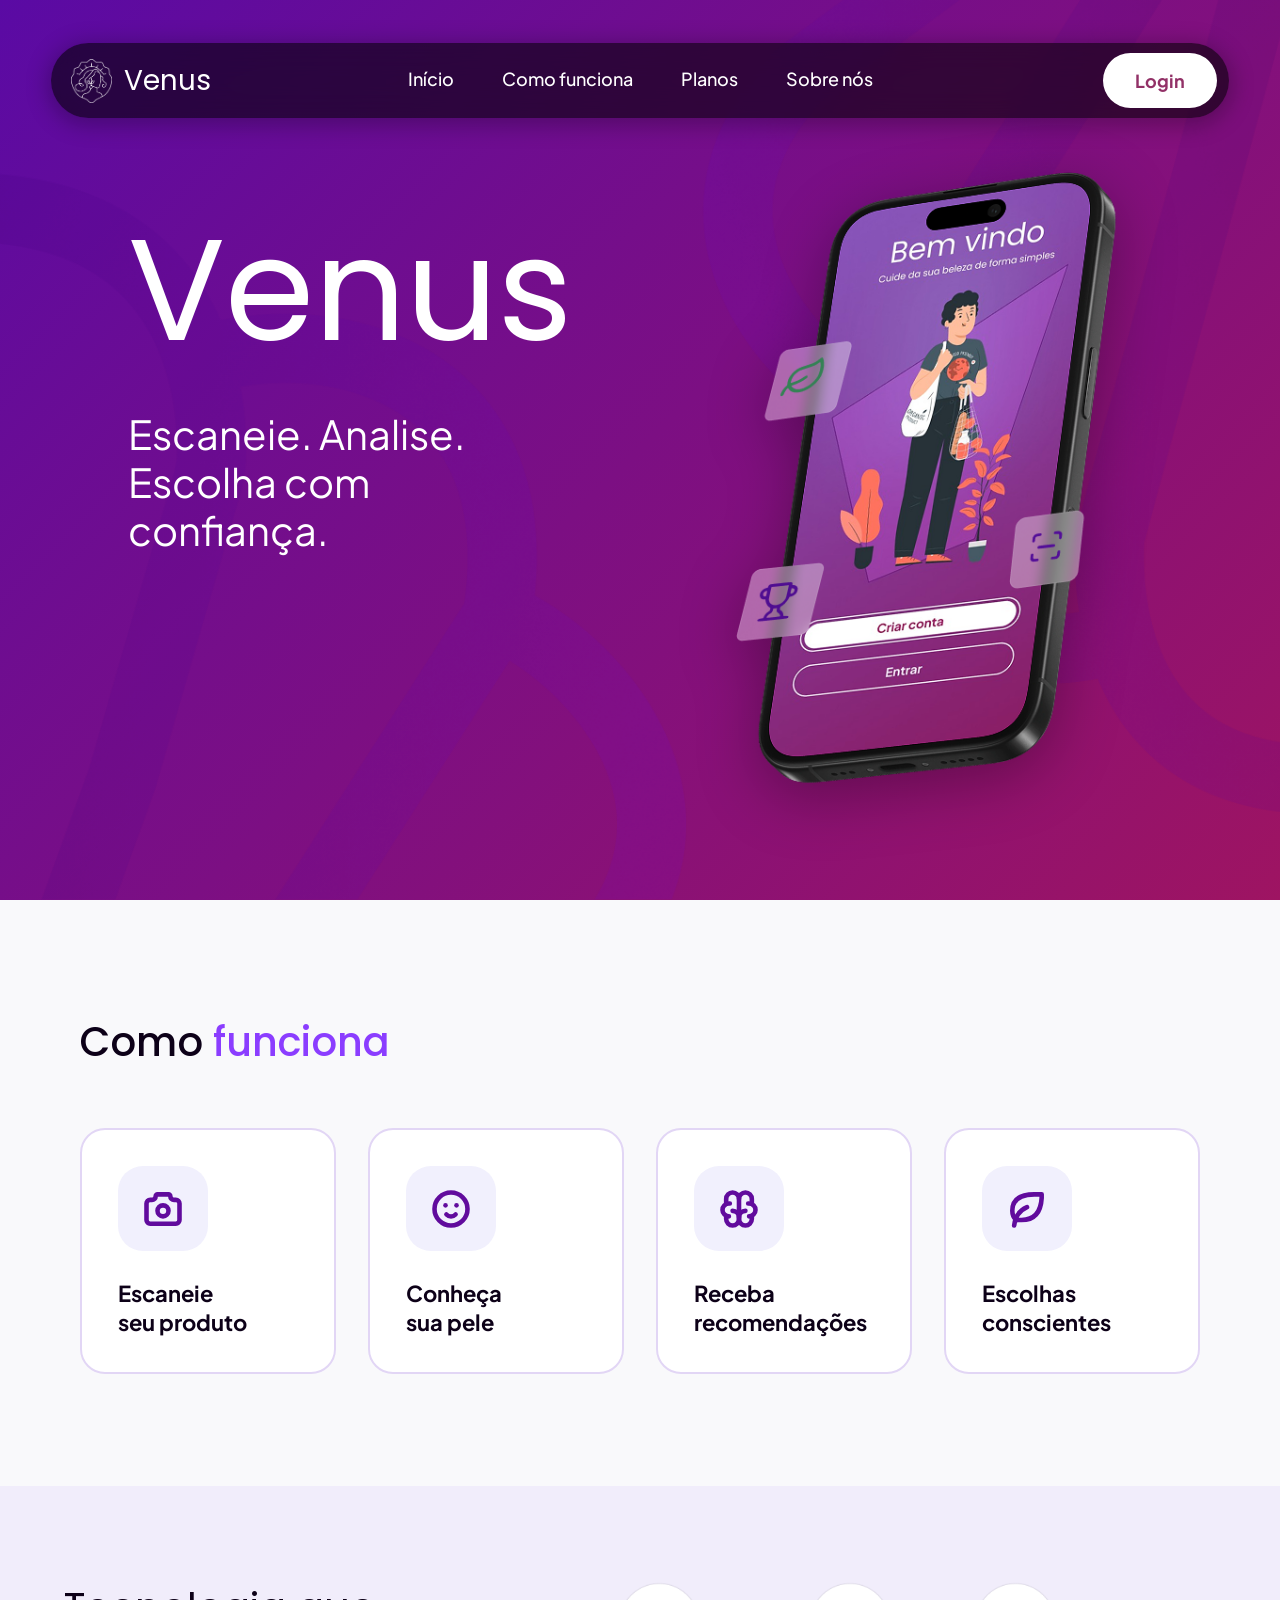
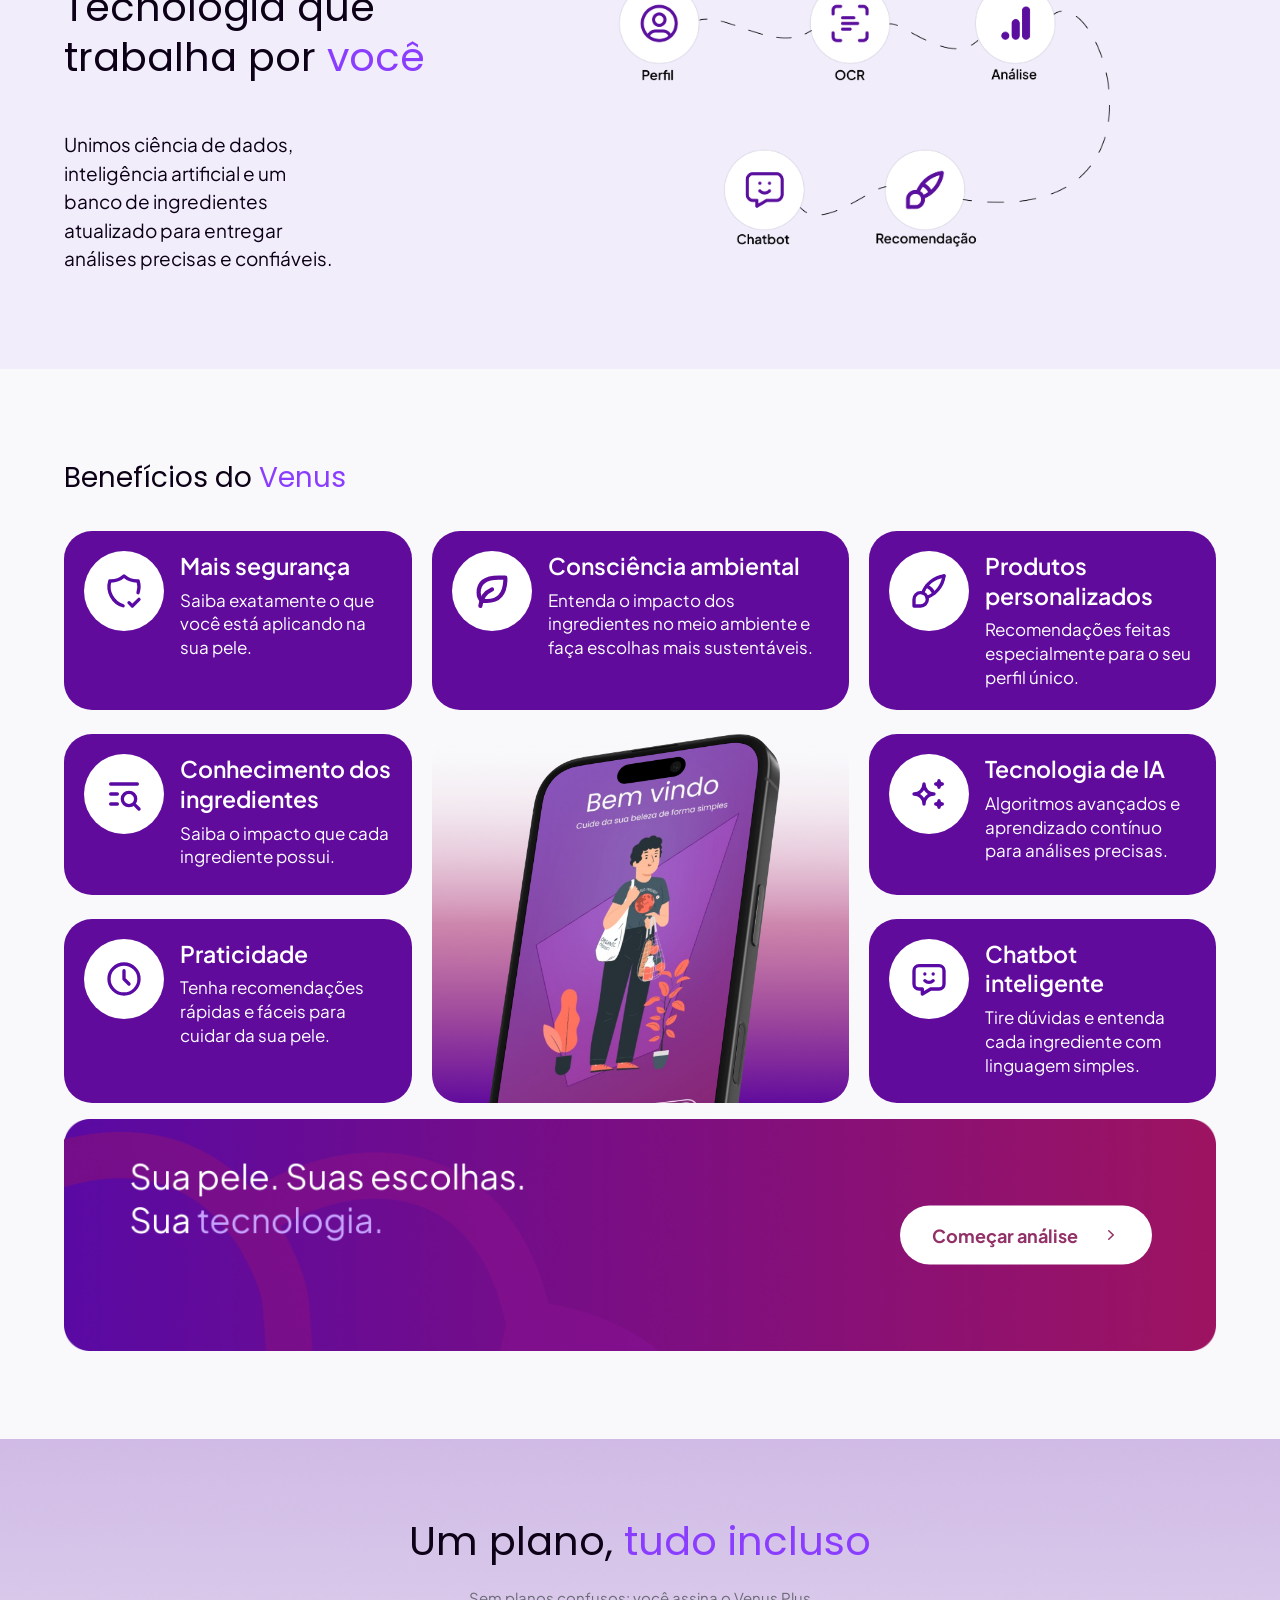
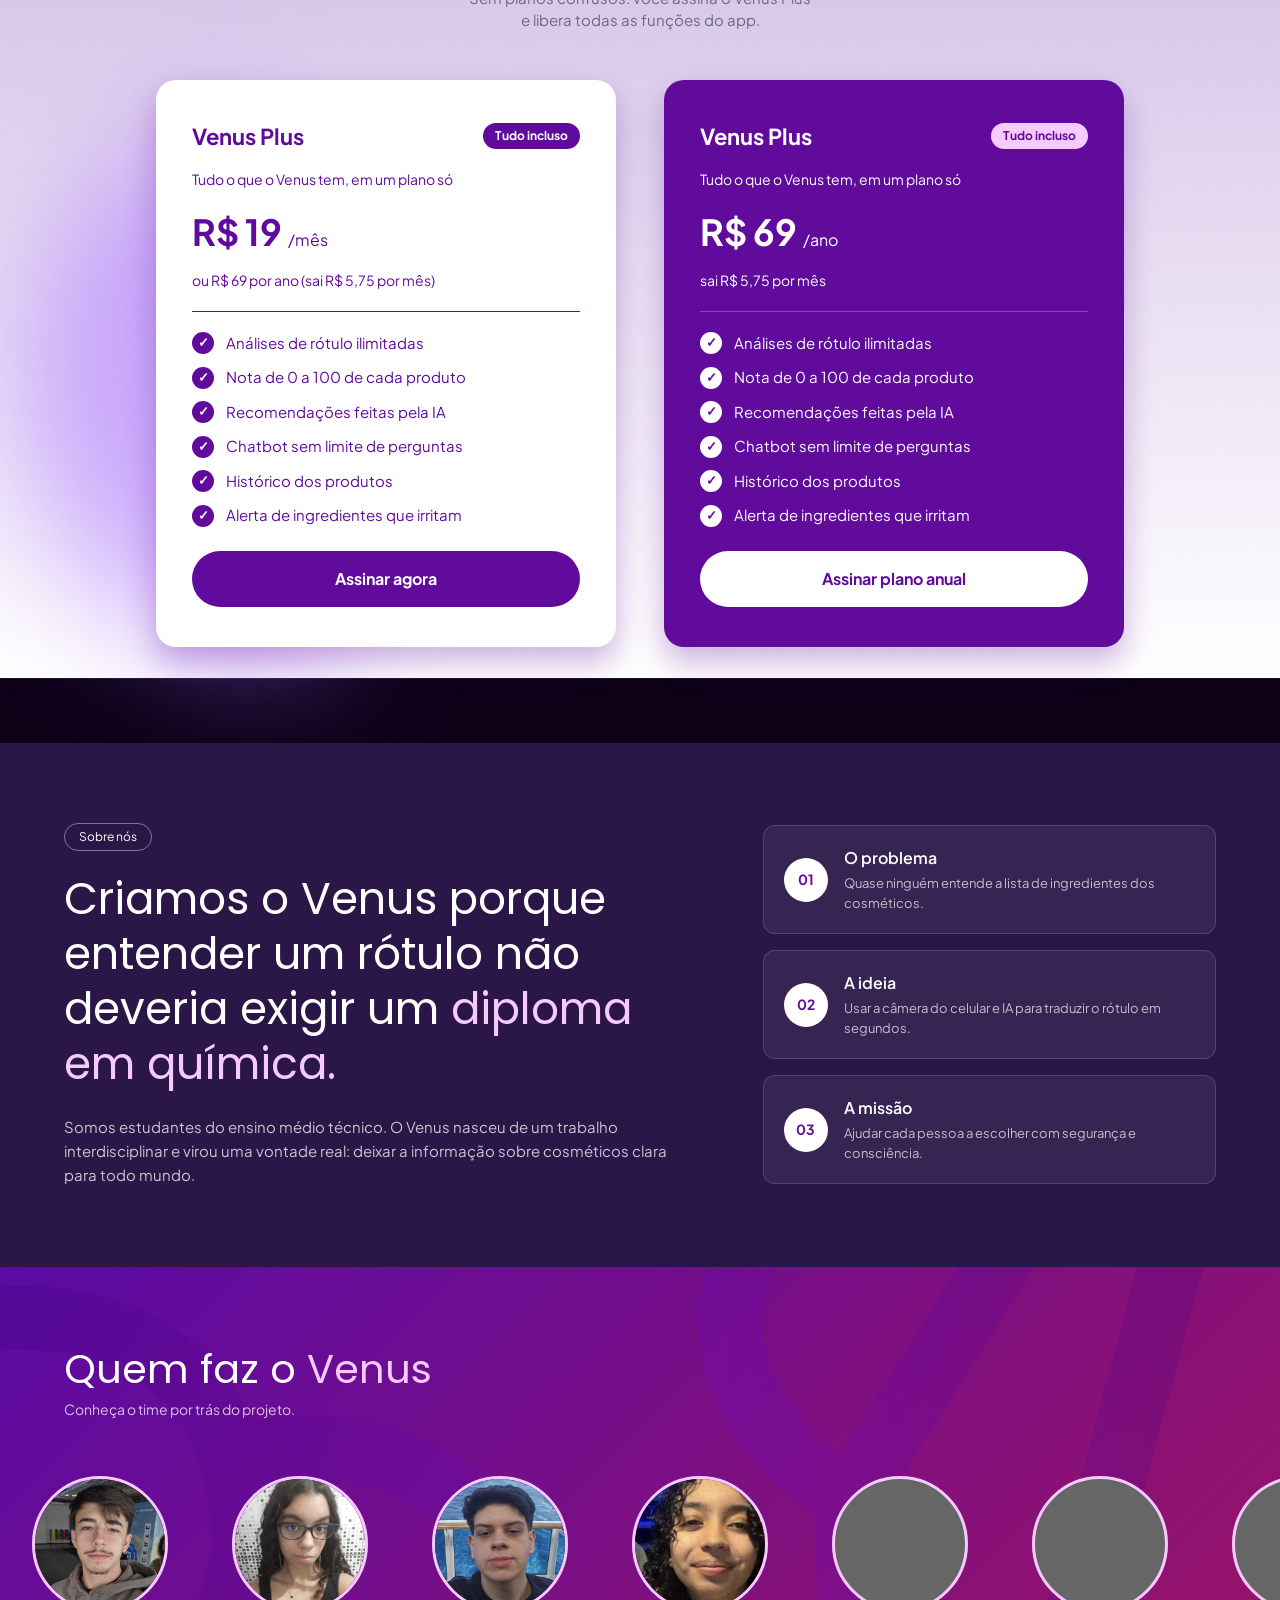
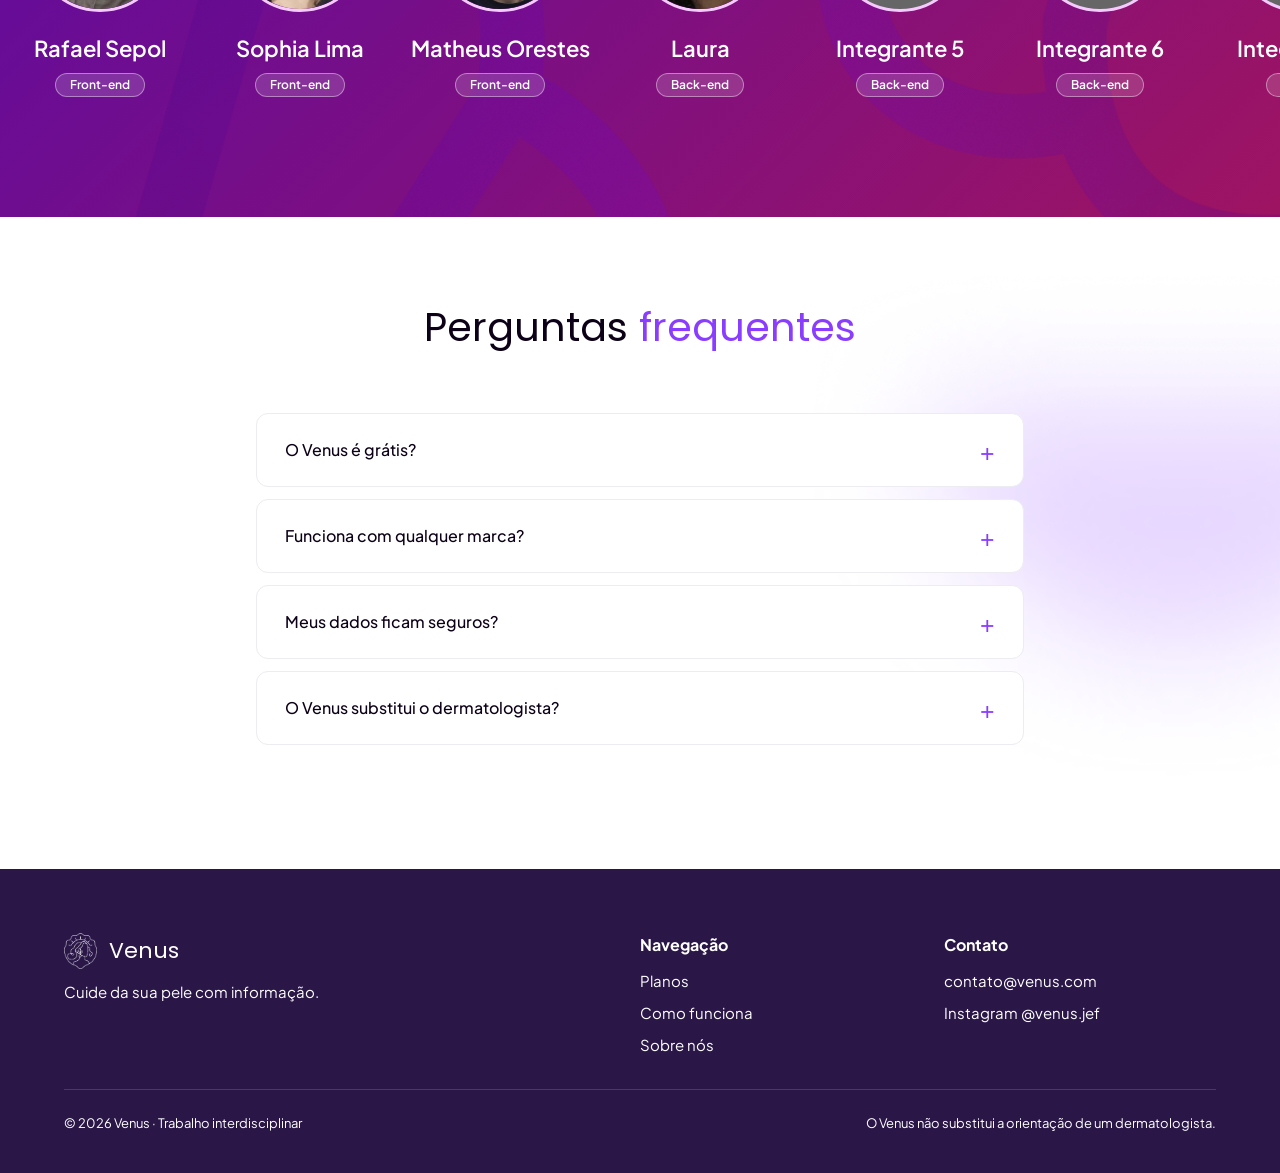
==== commit e38b1f47: "feat: área de administradores, redefinir senha por e-mail e ajustes nas telas - Adiciona o CRUD de a" ====
--- a/src/main/webapp/index.html
+++ b/src/main/webapp/index.html
@@ -5,8 +5,6 @@
   <meta name="viewport" content="width=device-width, initial-scale=1.0">
   <meta name="description" content="Venus: escaneie o rótulo do seu cosmético, entenda os ingredientes e receba recomendações para a sua pele.">
   <title>Venus | Análise de cosméticos</title>
-
-  <link rel="stylesheet" href="https://fonts.googleapis.com/css2?family=Plus+Jakarta+Sans:wght@400;500;600;700&family=Poppins:wght@300;400;500;600&display=swap">
 
   <link rel="stylesheet" href="assets/css/global.css">
   <link rel="stylesheet" href="assets/css/style.css">
@@ -306,23 +304,23 @@
           <div class="equipe__trilho">
             <ul class="equipe__lista">
               <li class="integrante">
-                <div class="integrante__foto"></div>
-                <h3 class="integrante__nome">Integrante 1</h3>
-                <span class="integrante__funcao">Front-end</span>
-              </li>
-              <li class="integrante">
-                <div class="integrante__foto"></div>
-                <h3 class="integrante__nome">Integrante 2</h3>
-                <span class="integrante__funcao">Front-end</span>
-              </li>
-              <li class="integrante">
-                <div class="integrante__foto"></div>
-                <h3 class="integrante__nome">Integrante 3</h3>
-                <span class="integrante__funcao">Front-end</span>
-              </li>
-              <li class="integrante">
-                <div class="integrante__foto"></div>
-                <h3 class="integrante__nome">Integrante 4</h3>
+                <img class="integrante__foto" src="assets/img/equipe/rafael-sepol.jpg" alt="Foto de Rafael Sepol" width="400" height="400">
+                <h3 class="integrante__nome">Rafael Sepol</h3>
+                <span class="integrante__funcao">Front-end</span>
+              </li>
+              <li class="integrante">
+                <img class="integrante__foto" src="assets/img/equipe/sophia-lima.jpg" alt="Foto de Sophia Lima" width="400" height="400">
+                <h3 class="integrante__nome">Sophia Lima</h3>
+                <span class="integrante__funcao">Front-end</span>
+              </li>
+              <li class="integrante">
+                <img class="integrante__foto" src="assets/img/equipe/matheus-orestes.jpg" alt="Foto de Matheus Orestes" width="400" height="400">
+                <h3 class="integrante__nome">Matheus Orestes</h3>
+                <span class="integrante__funcao">Front-end</span>
+              </li>
+              <li class="integrante">
+                <img class="integrante__foto" src="assets/img/equipe/laura.jpg" alt="Foto de Laura" width="400" height="400">
+                <h3 class="integrante__nome">Laura</h3>
                 <span class="integrante__funcao">Back-end</span>
               </li>
               <li class="integrante">
@@ -364,23 +362,23 @@
 
             <ul class="equipe__lista" aria-hidden="true">
               <li class="integrante">
-                <div class="integrante__foto"></div>
-                <h3 class="integrante__nome">Integrante 1</h3>
-                <span class="integrante__funcao">Front-end</span>
-              </li>
-              <li class="integrante">
-                <div class="integrante__foto"></div>
-                <h3 class="integrante__nome">Integrante 2</h3>
-                <span class="integrante__funcao">Front-end</span>
-              </li>
-              <li class="integrante">
-                <div class="integrante__foto"></div>
-                <h3 class="integrante__nome">Integrante 3</h3>
-                <span class="integrante__funcao">Front-end</span>
-              </li>
-              <li class="integrante">
-                <div class="integrante__foto"></div>
-                <h3 class="integrante__nome">Integrante 4</h3>
+                <img class="integrante__foto" src="assets/img/equipe/rafael-sepol.jpg" alt="" width="400" height="400">
+                <h3 class="integrante__nome">Rafael Sepol</h3>
+                <span class="integrante__funcao">Front-end</span>
+              </li>
+              <li class="integrante">
+                <img class="integrante__foto" src="assets/img/equipe/sophia-lima.jpg" alt="" width="400" height="400">
+                <h3 class="integrante__nome">Sophia Lima</h3>
+                <span class="integrante__funcao">Front-end</span>
+              </li>
+              <li class="integrante">
+                <img class="integrante__foto" src="assets/img/equipe/matheus-orestes.jpg" alt="" width="400" height="400">
+                <h3 class="integrante__nome">Matheus Orestes</h3>
+                <span class="integrante__funcao">Front-end</span>
+              </li>
+              <li class="integrante">
+                <img class="integrante__foto" src="assets/img/equipe/laura.jpg" alt="" width="400" height="400">
+                <h3 class="integrante__nome">Laura</h3>
                 <span class="integrante__funcao">Back-end</span>
               </li>
               <li class="integrante">
@@ -478,7 +476,7 @@
         <h2 class="rodape__titulo">Contato</h2>
         <ul class="rodape__lista">
           <li><a class="rodape__link" href="mailto:contato@venus.com">contato@venus.com</a></li>
-          <li><a class="rodape__link" href="#">Instagram</a></li>
+          <li><a class="rodape__link" href="https://www.instagram.com/venus.jef/" target="_blank" rel="noopener">Instagram @venus.jef</a></li>
         </ul>
       </div>
     </div>
--- a/src/main/webapp/assets/css/global.css
+++ b/src/main/webapp/assets/css/global.css
@@ -1,3 +1,5 @@
+@import url("https://fonts.googleapis.com/css2?family=Plus+Jakarta+Sans:wght@300;400;500;600;700&family=Poppins:wght@300;400;500;600;700&display=swap");
+
 :root {
   --cor-rosa-claro: #f7caff;
   --cor-branco: #ffffff;
@@ -40,7 +42,7 @@
   --painel-vermelho: #d45d79;
   --gradiente-menu: linear-gradient(180deg, #32135b 48%, #6a28c1);
   --gradiente-menu-ativo: linear-gradient(90deg, #7549c2, #553287);
-  --fonte-menu: "Inter", sans-serif;
+  --fonte-menu: "Poppins", sans-serif;
 }
 
 * {
--- a/src/main/webapp/assets/css/style.css
+++ b/src/main/webapp/assets/css/style.css
@@ -746,6 +746,7 @@
   background-color: #666666;
   border-radius: 50%;
   border: 3px solid var(--cor-rosa-claro);
+  object-fit: cover;
   transition: transform 0.4s ease;
 }
 
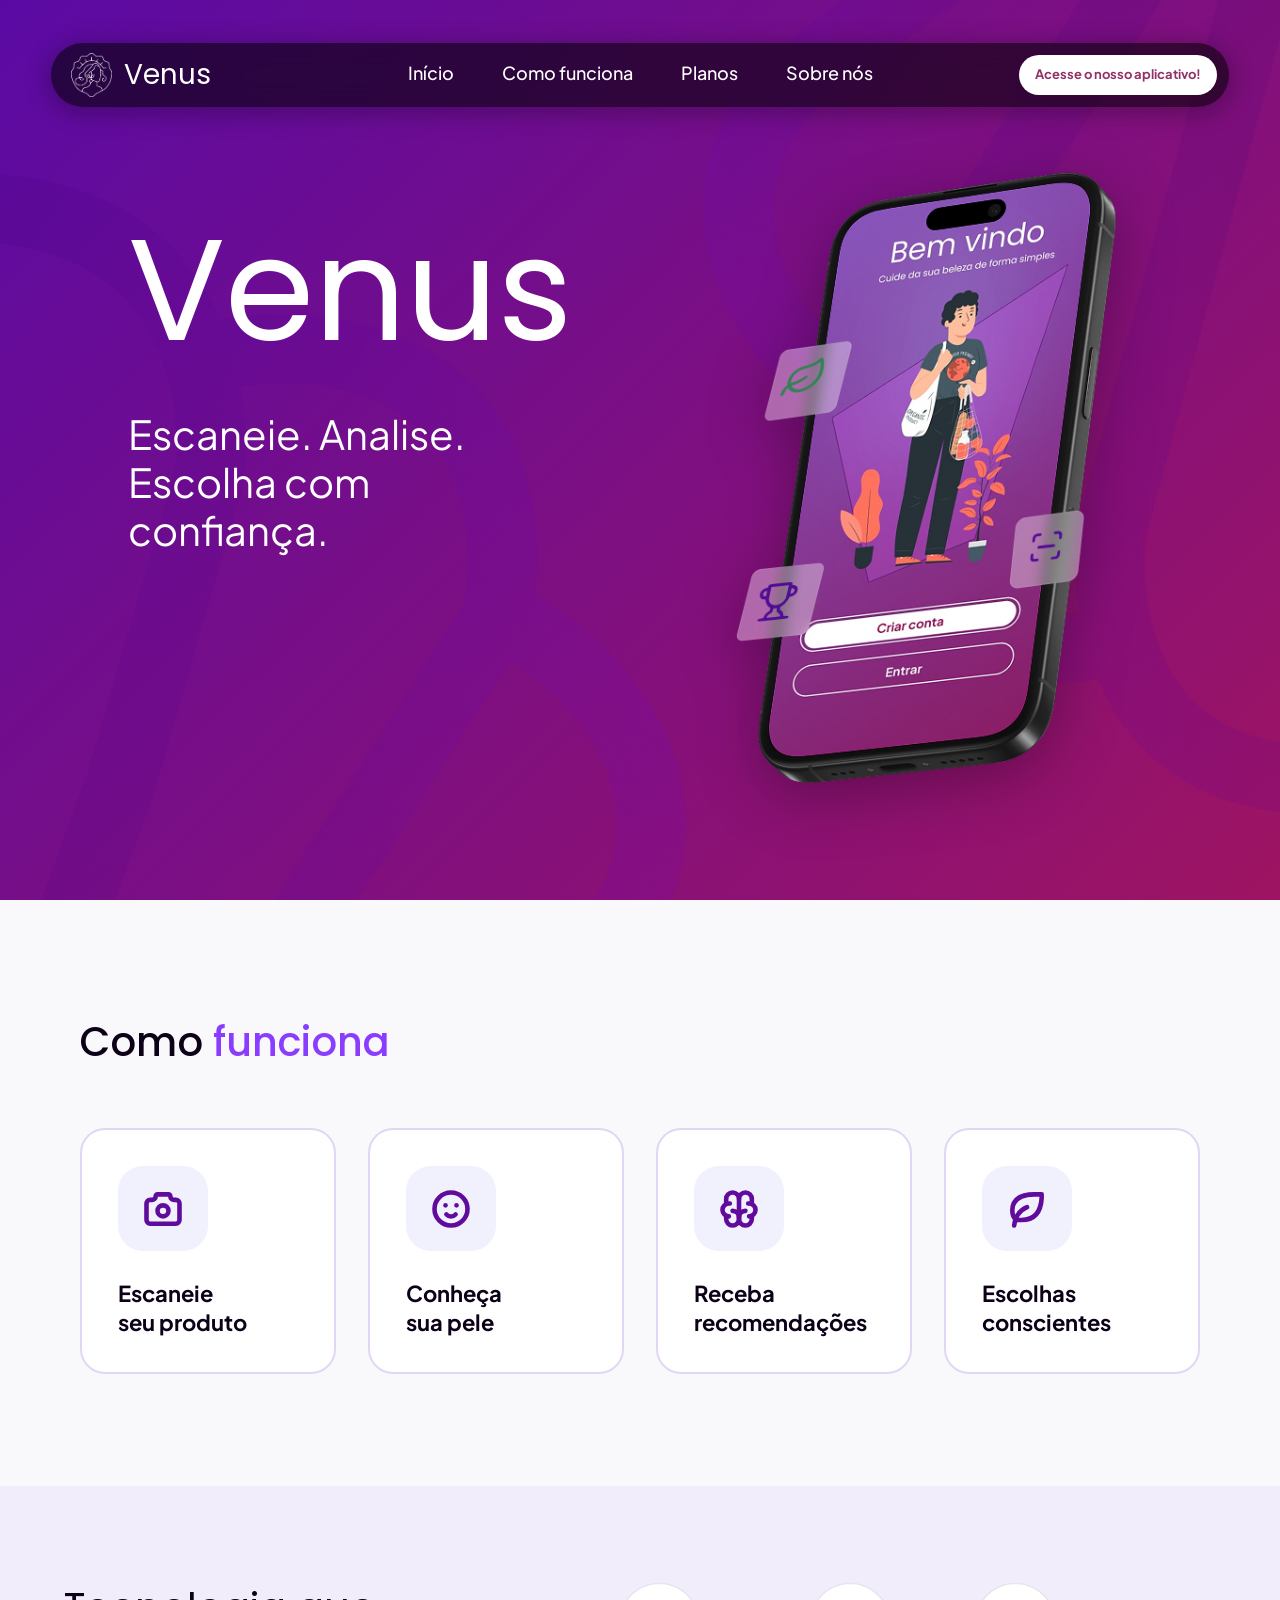
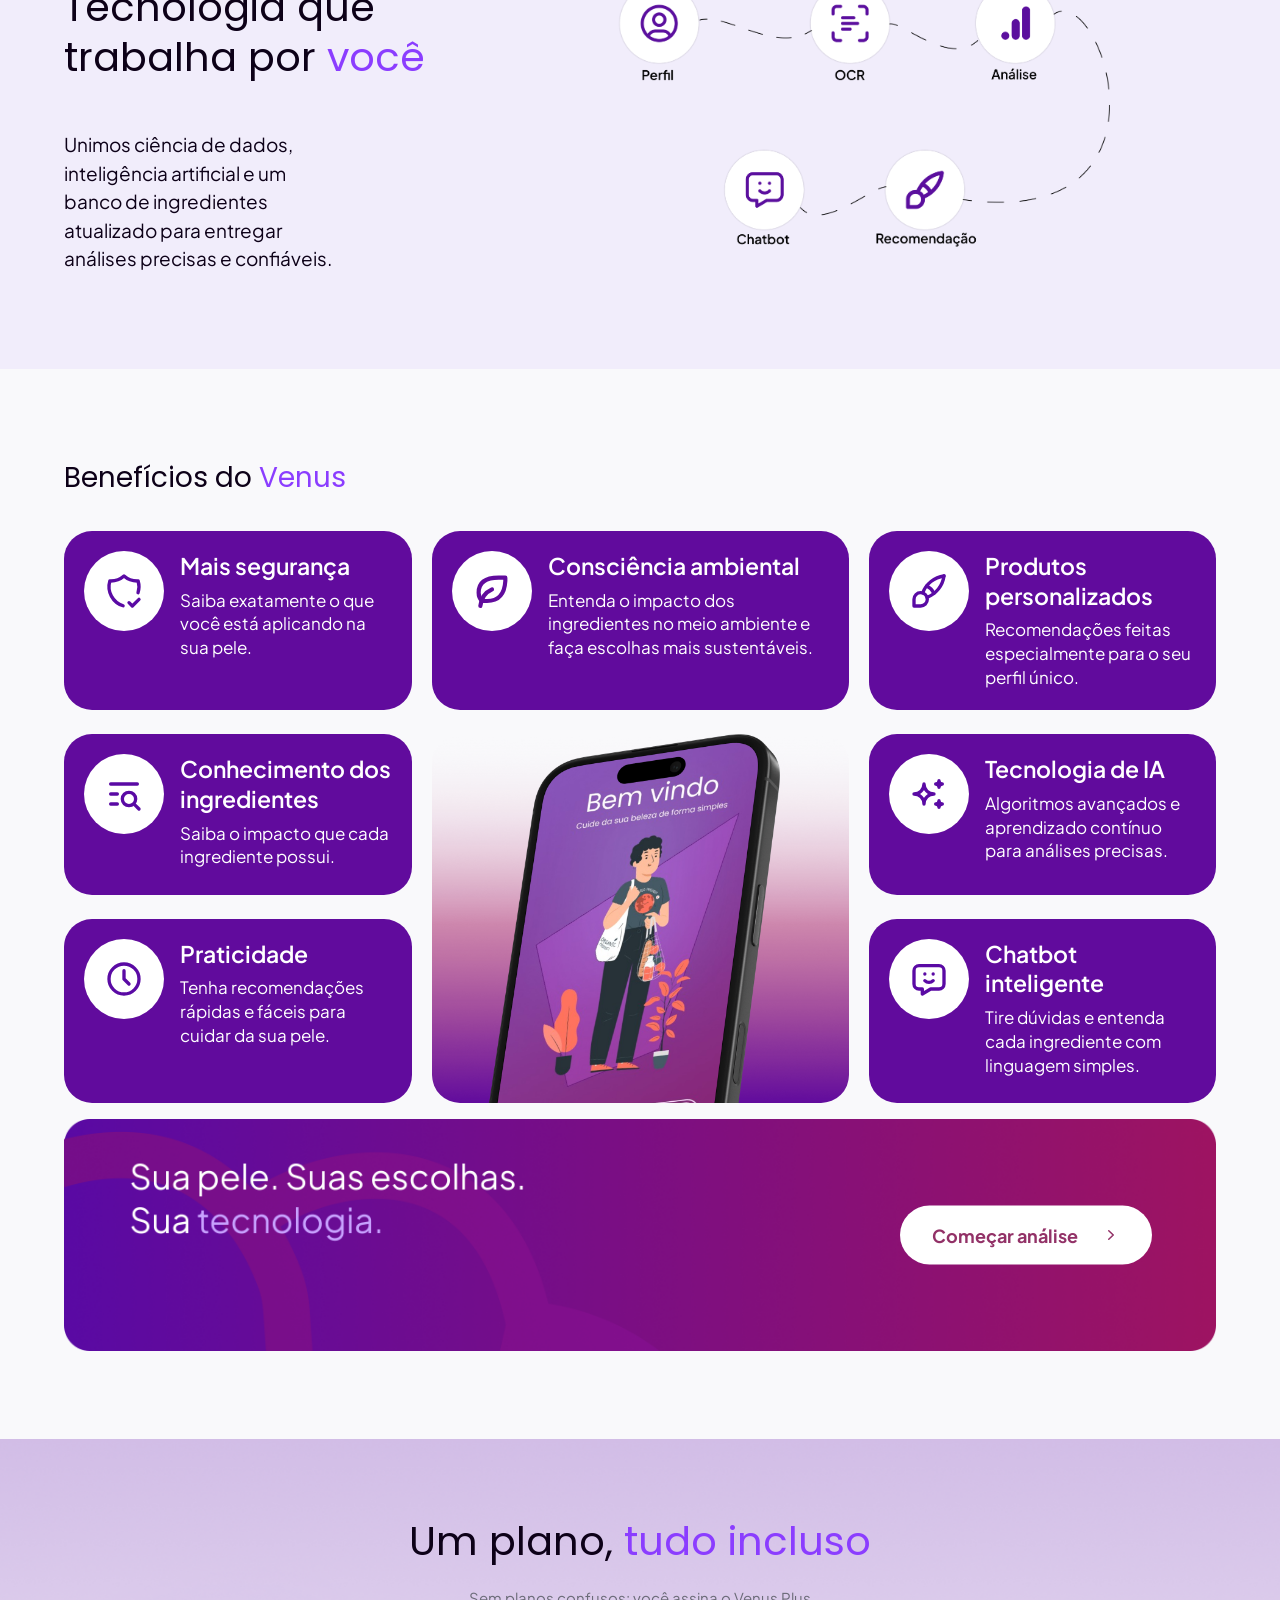
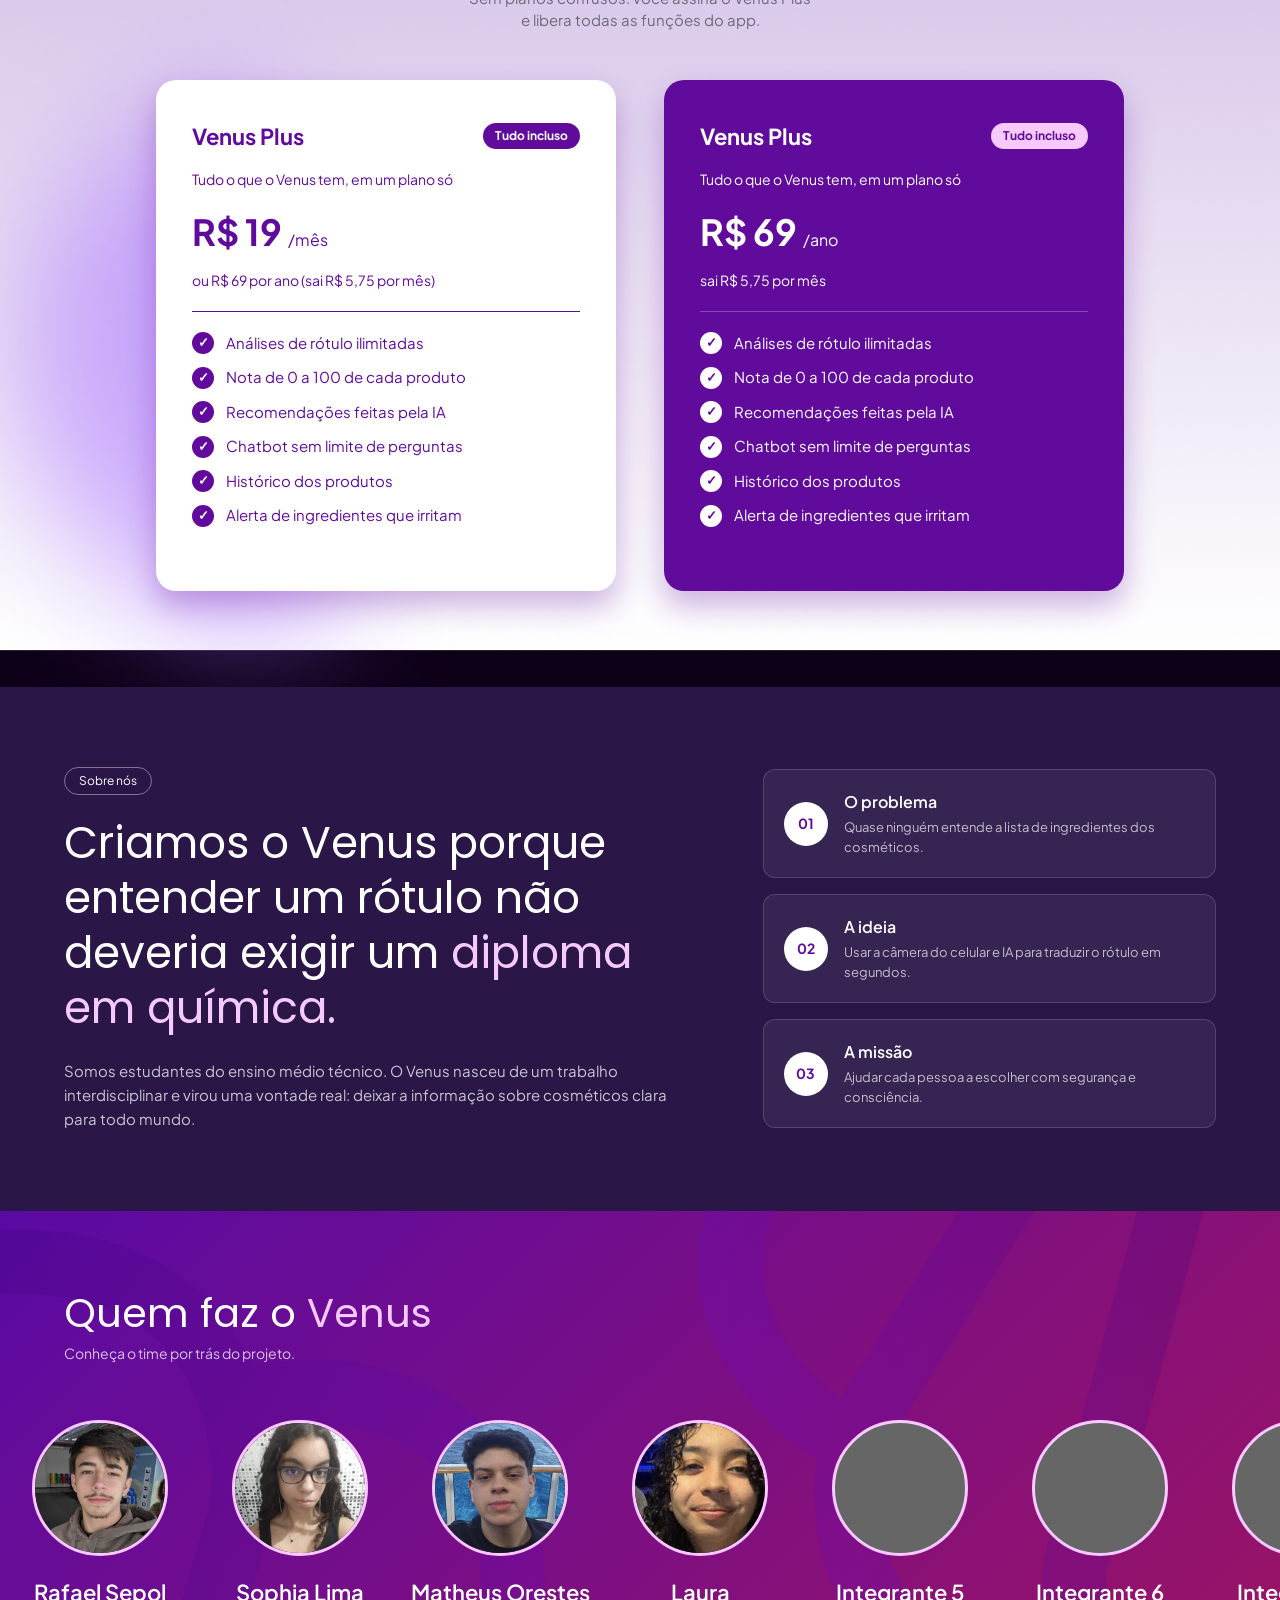
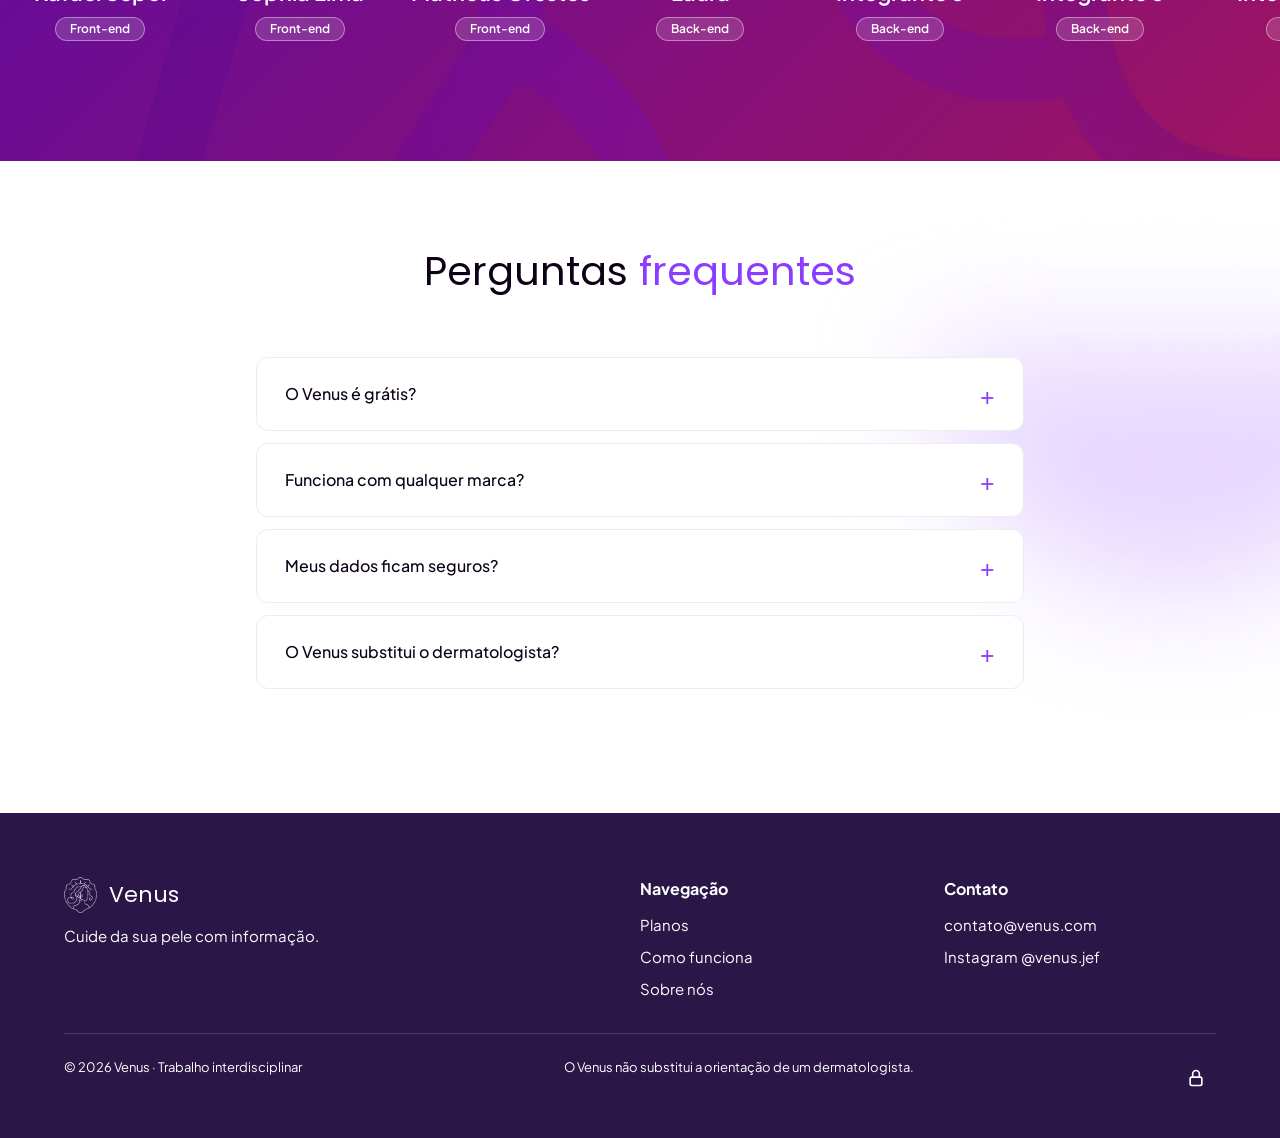
==== commit fdfd8cc2: "feat: acesso por nível de usuário e novo envio de e-mail - remove a tabela admin e o CRUD de admin -" ====
--- a/src/main/webapp/index.html
+++ b/src/main/webapp/index.html
@@ -28,7 +28,7 @@
       </ul>
     </nav>
 
-    <a href="login" id="btn-login" class="btn btn--primario cabecalho__login">Login</a>
+    <a href="aplicativo.html" id="btn-aplicativo" class="btn btn--primario cabecalho__login">Acesse o nosso aplicativo!</a>
 
     <label for="menu-celular" class="cabecalho__botao-menu" aria-label="Abrir menu">☰</label>
   </header>
@@ -226,8 +226,6 @@
               <li class="plano__item">Histórico dos produtos</li>
               <li class="plano__item">Alerta de ingredientes que irritam</li>
             </ul>
-
-            <a href="login" id="btn-assinar-mensal" class="btn plano__botao">Assinar agora</a>
           </div>
 
           <div id="plano-anual" class="plano">
@@ -250,8 +248,6 @@
               <li class="plano__item">Histórico dos produtos</li>
               <li class="plano__item">Alerta de ingredientes que irritam</li>
             </ul>
-
-            <a href="login" id="btn-assinar-anual" class="btn plano__botao">Assinar plano anual</a>
           </div>
 
         </div>
@@ -484,6 +480,12 @@
     <div class="rodape__final">
       <p>&copy; 2026 Venus · Trabalho interdisciplinar</p>
       <p>O Venus não substitui a orientação de um dermatologista.</p>
+      <a class="rodape__cadeado" href="login" aria-label="Entrar" title="Entrar">
+        <svg viewBox="0 0 24 24" width="20" height="20" fill="none" stroke="currentColor" stroke-width="2" stroke-linecap="round" stroke-linejoin="round" aria-hidden="true">
+          <rect x="5" y="11" width="14" height="10" rx="2"/>
+          <path d="M8 11V7a4 4 0 0 1 8 0v4"/>
+        </svg>
+      </a>
     </div>
   </footer>
 
--- a/src/main/webapp/assets/css/style.css
+++ b/src/main/webapp/assets/css/style.css
@@ -857,6 +857,33 @@
   background-color: #2a1748;
 }
 
+.cabecalho__login {
+  padding: 0.5rem 0.875rem;
+  font-size: 0.75rem;
+  line-height: 1.2;
+  text-align: center;
+}
+
+@media (max-width: 639px) {
+  .cabecalho__nome {
+    font-size: 1.125rem;
+  }
+
+  .cabecalho__logo img {
+    width: 2.25rem;
+    height: auto;
+  }
+}
+
+.rodape__cadeado {
+  display: inline-flex;
+  align-items: center;
+  justify-content: center;
+  width: 2.5rem;
+  height: 2.5rem;
+  color: var(--cor-branco);
+}
+
 .rodape__container {
   display: grid;
   grid-template-columns: 1fr;
@@ -979,7 +1006,9 @@
   }
 
   .cabecalho__login {
-    padding: 0.875rem 2rem;
+    padding: 0.75rem 1rem;
+    font-size: 0.8125rem;
+    white-space: nowrap;
     transition: 0.3s;
   }
 
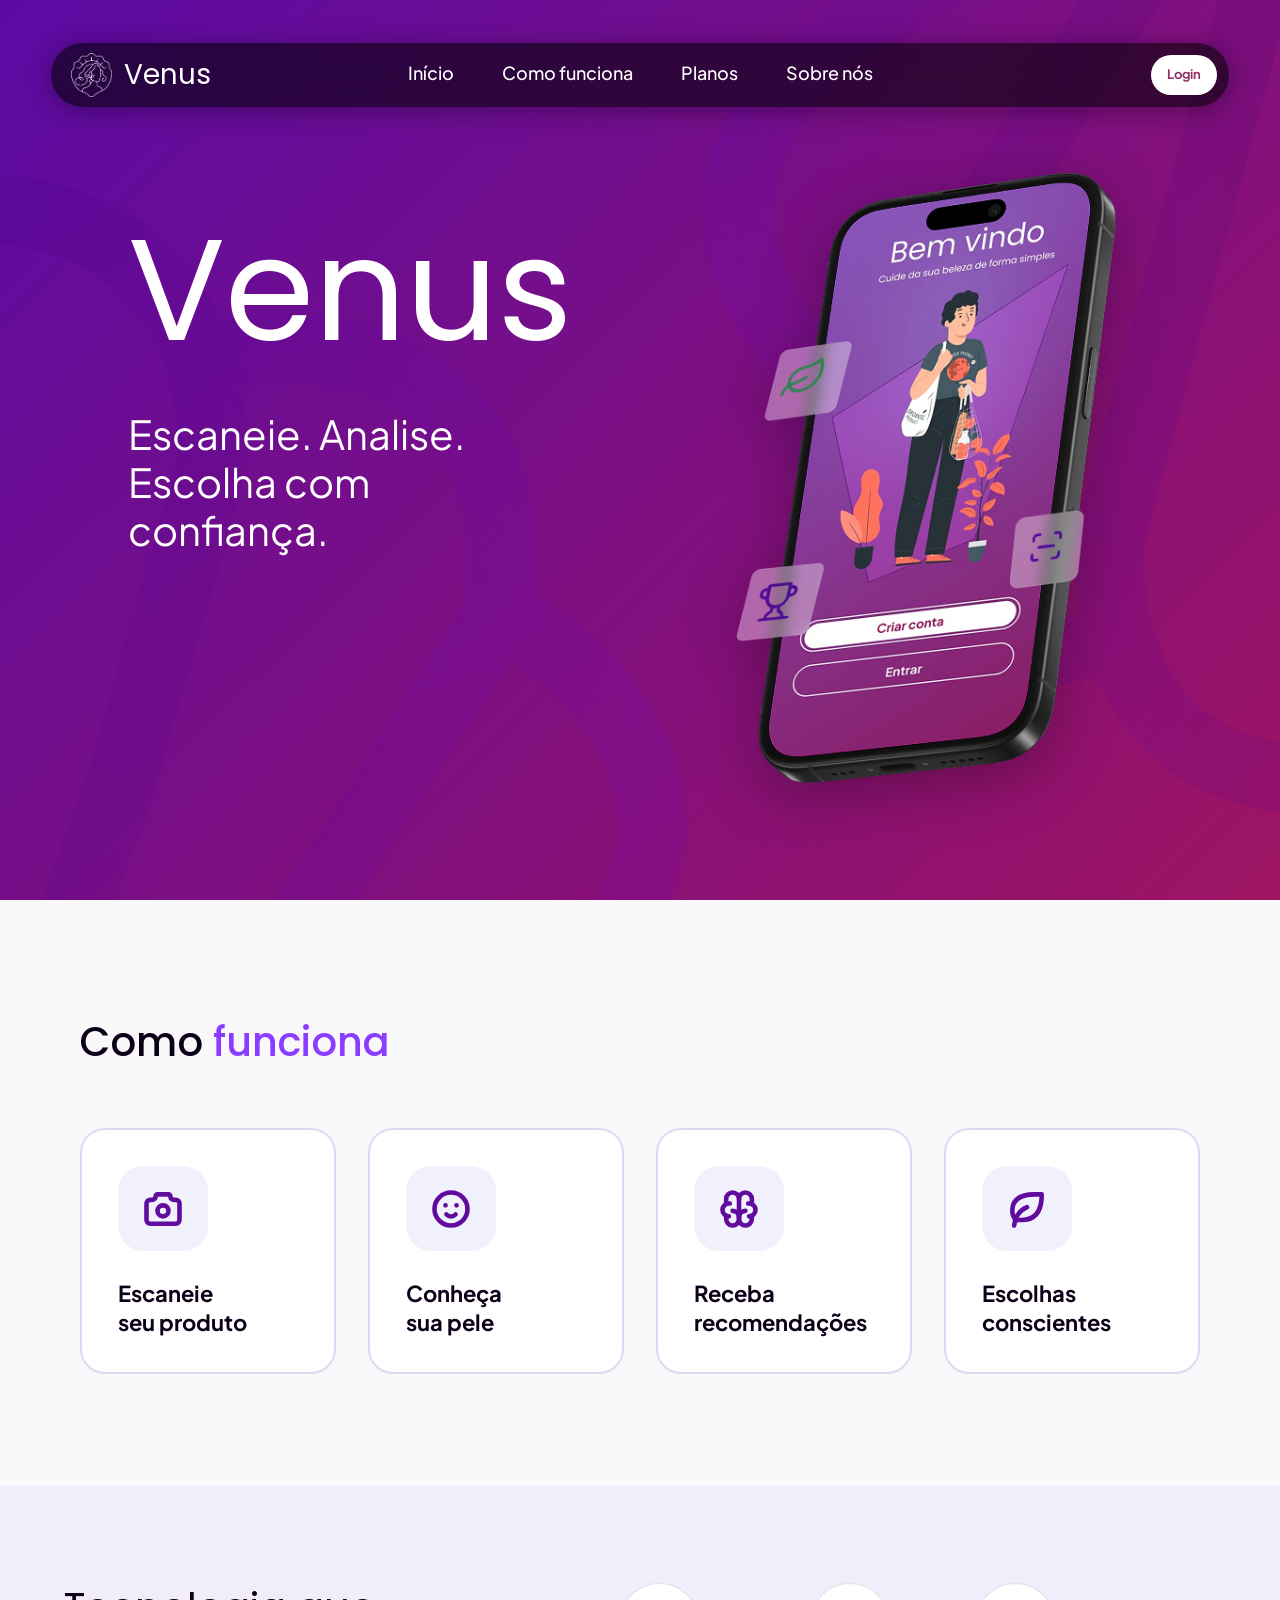
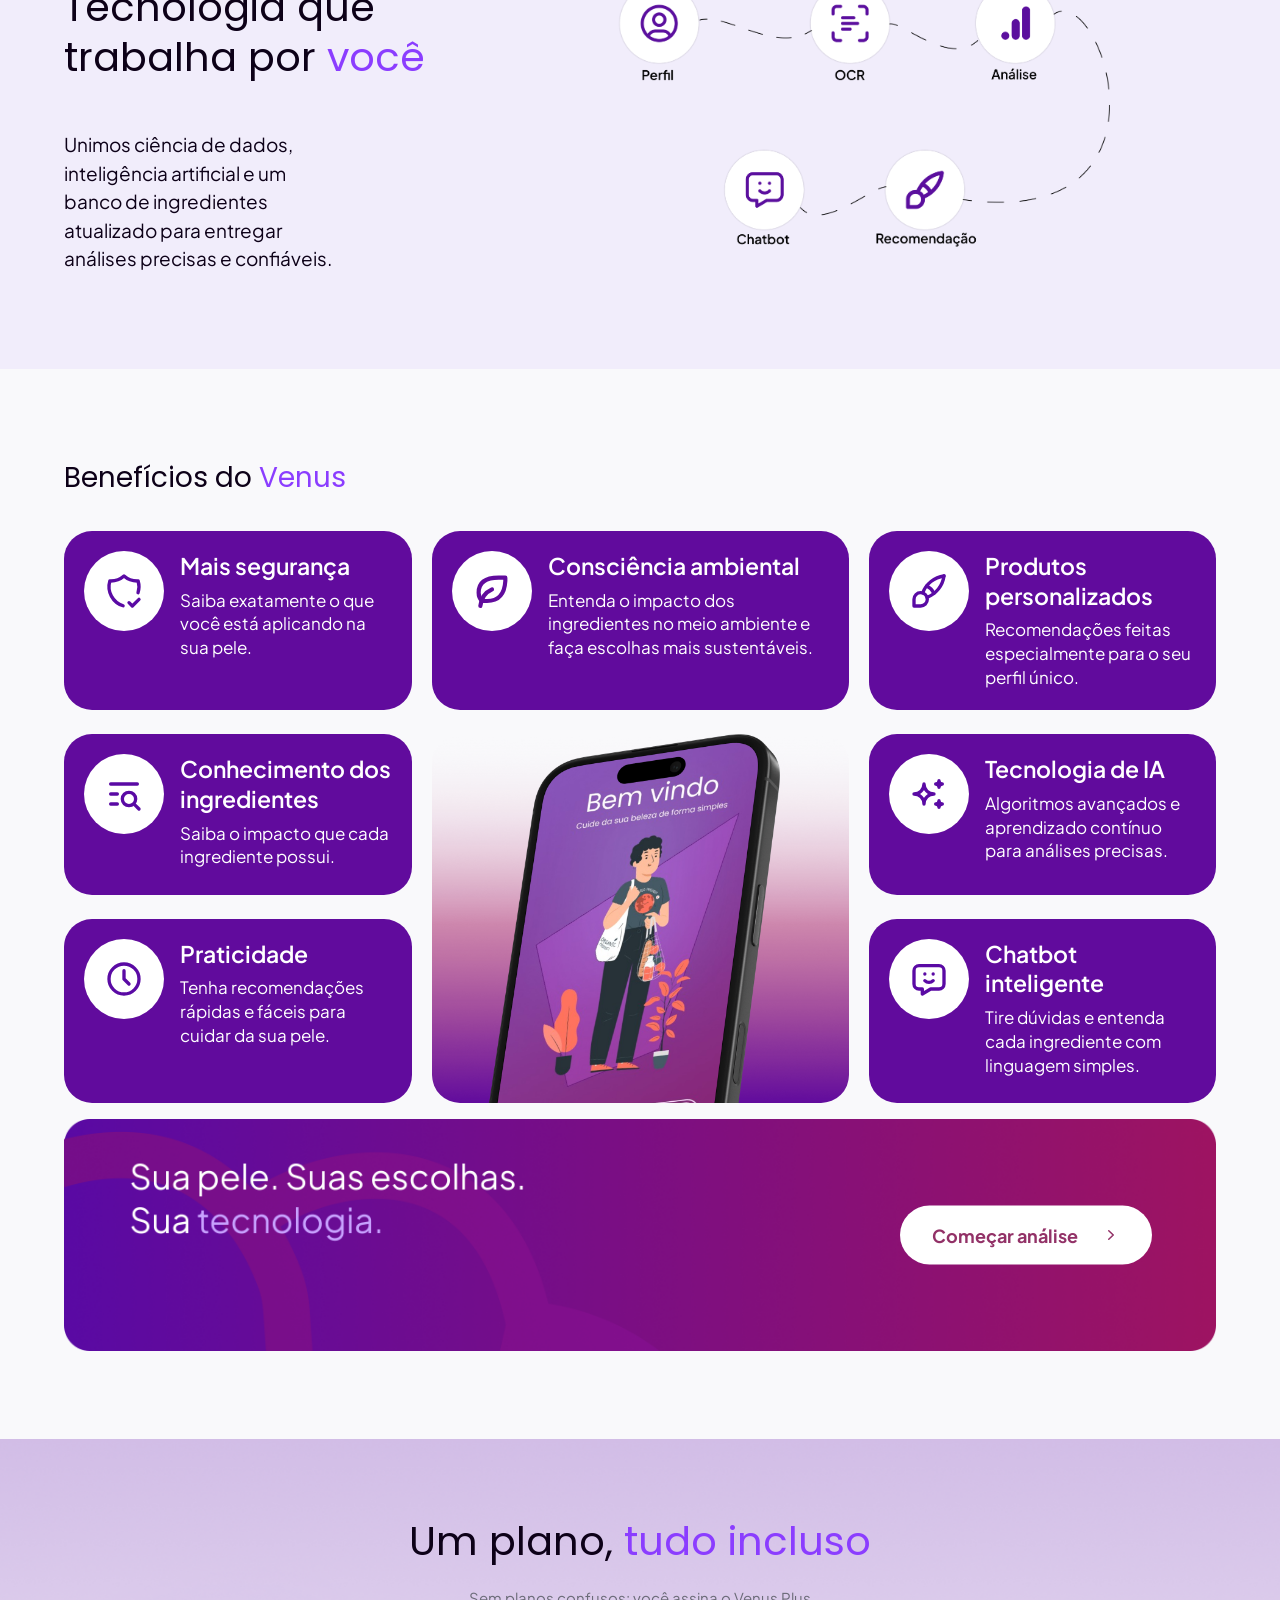
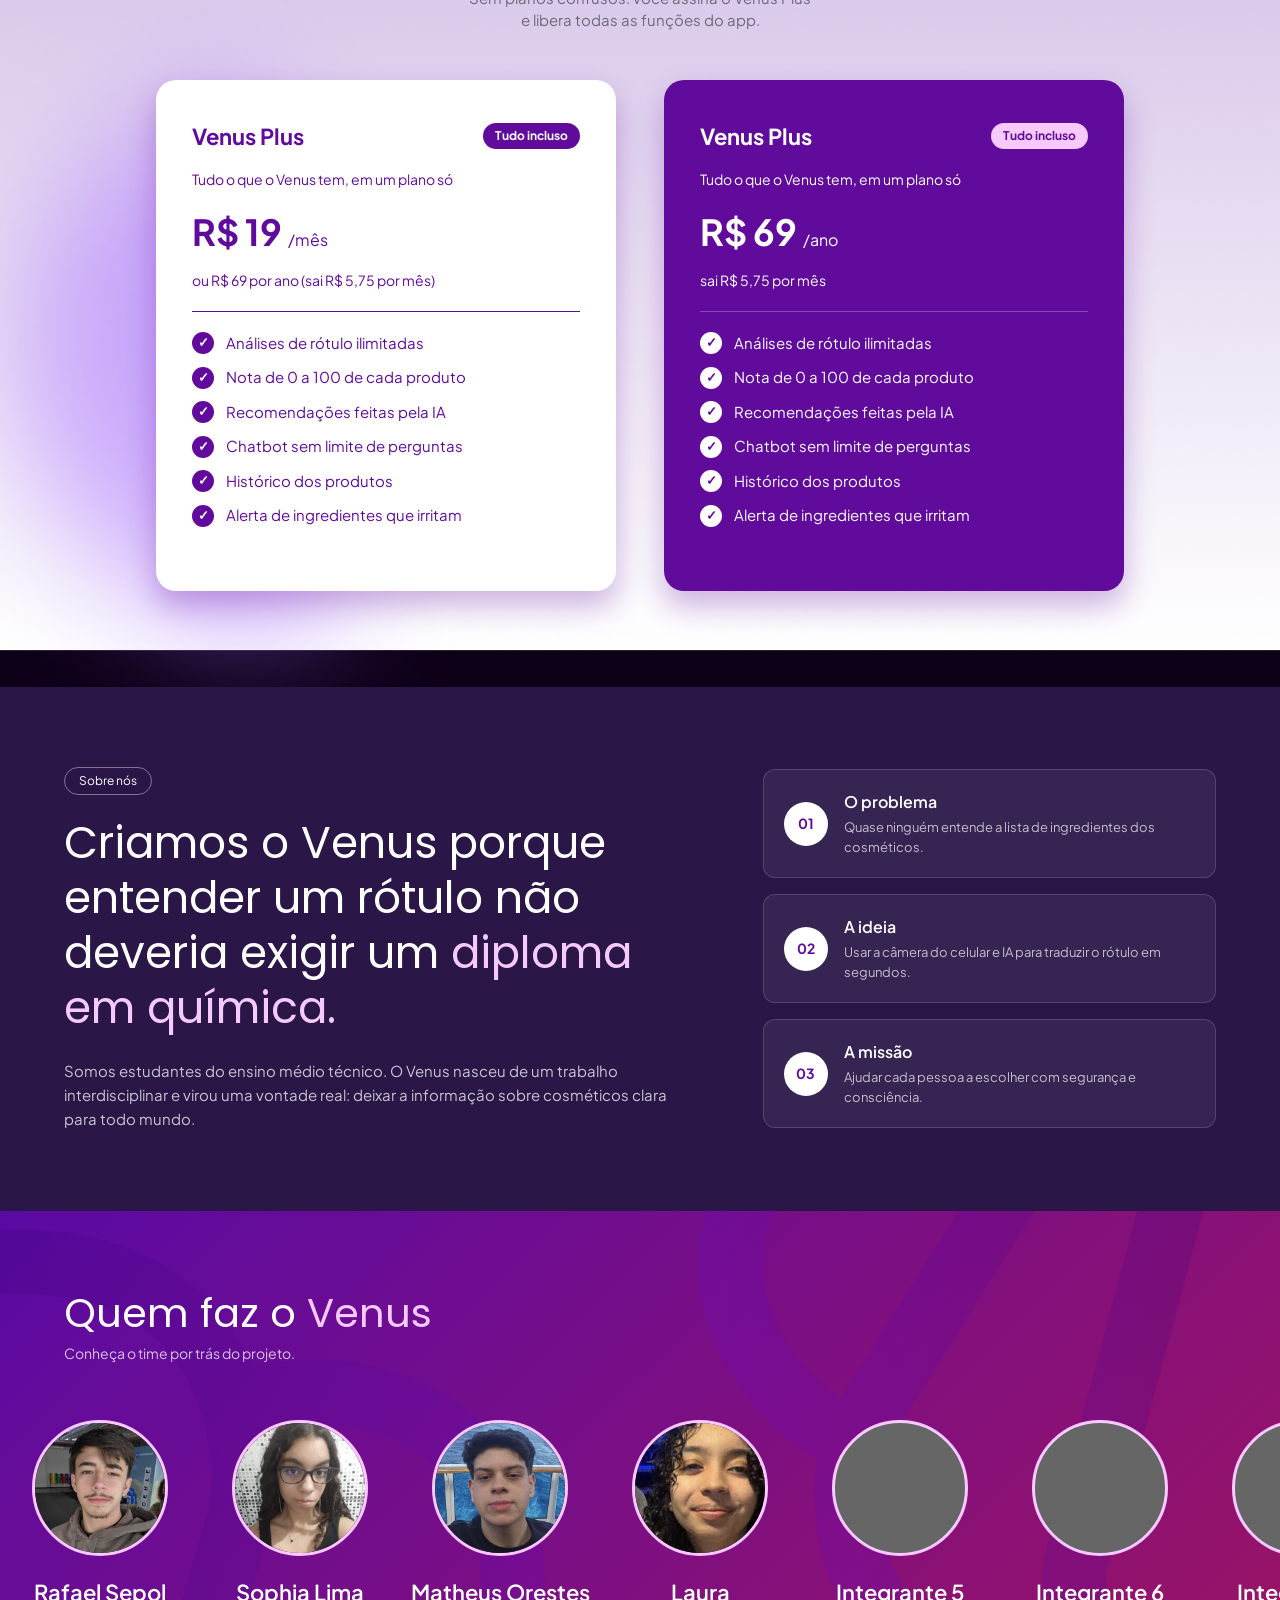
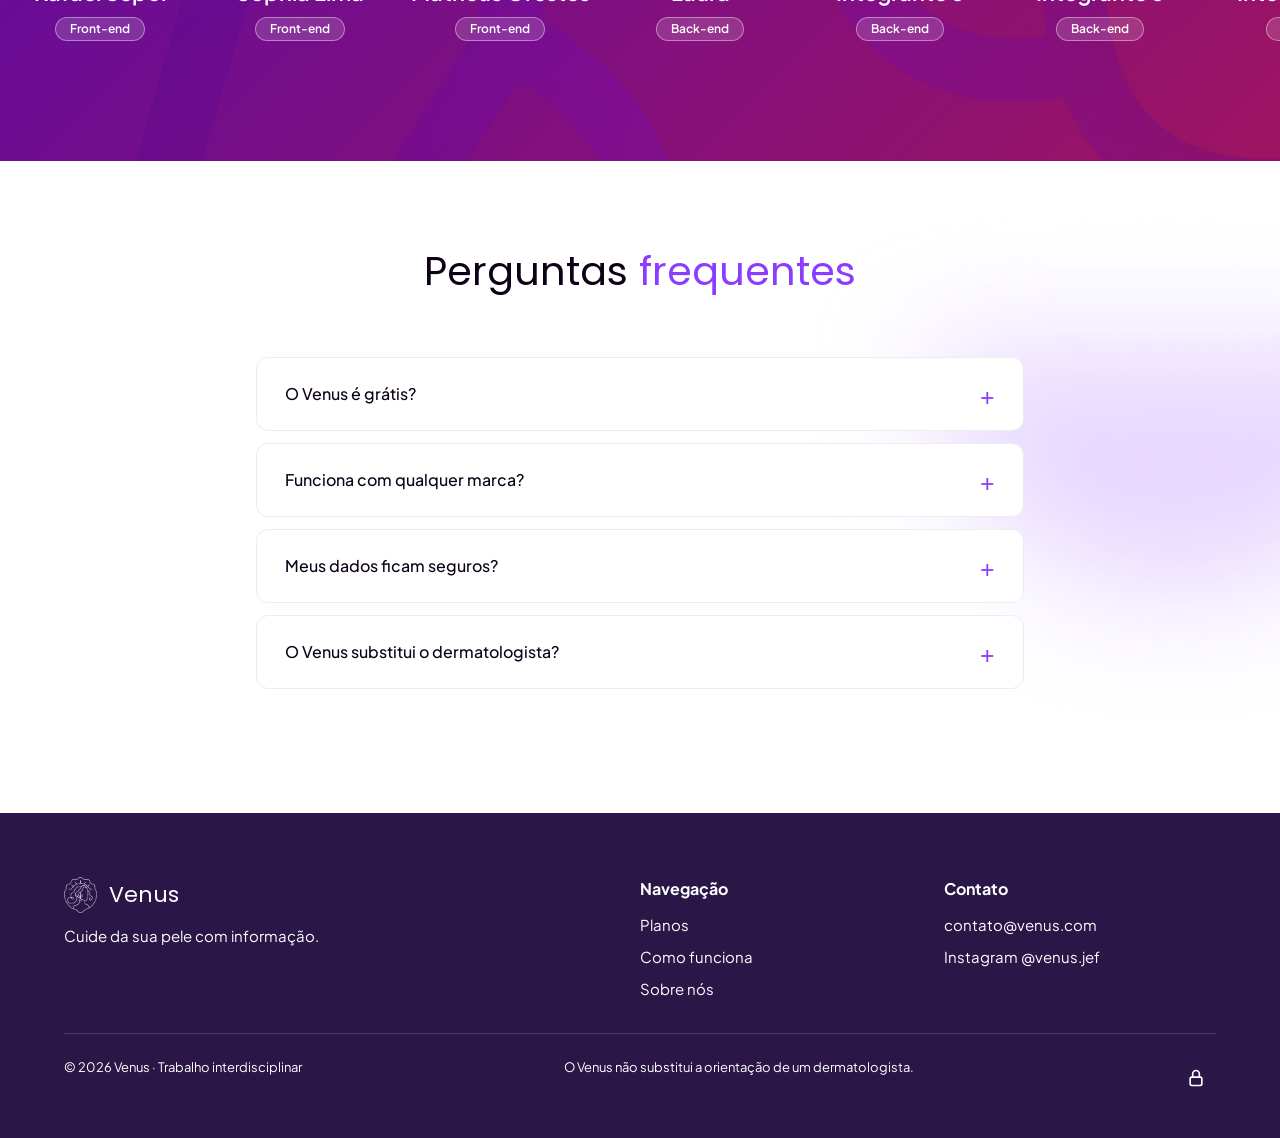
==== commit d6edf253: "feat: botão Login e Começar análise abrem o site da Vercel - volta o texto Login no botão do topo da" ====
--- a/src/main/webapp/index.html
+++ b/src/main/webapp/index.html
@@ -28,7 +28,7 @@
       </ul>
     </nav>
 
-    <a href="aplicativo.html" id="btn-aplicativo" class="btn btn--primario cabecalho__login">Acesse o nosso aplicativo!</a>
+    <a href="https://venus-web-application.vercel.app/login" id="btn-login" class="btn btn--primario cabecalho__login">Login</a>
 
     <label for="menu-celular" class="cabecalho__botao-menu" aria-label="Abrir menu">☰</label>
   </header>
@@ -191,7 +191,7 @@
 
         <div id="chamada" class="chamada">
           <img class="chamada__imagem" src="assets/img/comecar-analise.png" alt="Sua pele. Suas escolhas. Sua tecnologia." width="2484" height="500">
-          <a href="login" id="btn-comecar-analise" class="btn btn--primario chamada__botao">
+          <a href="https://venus-web-application.vercel.app/login" id="btn-comecar-analise" class="btn btn--primario chamada__botao">
             Começar análise
             <img class="chamada__seta" src="assets/img/icones-landing/seta.svg" alt="" width="24" height="24">
           </a>
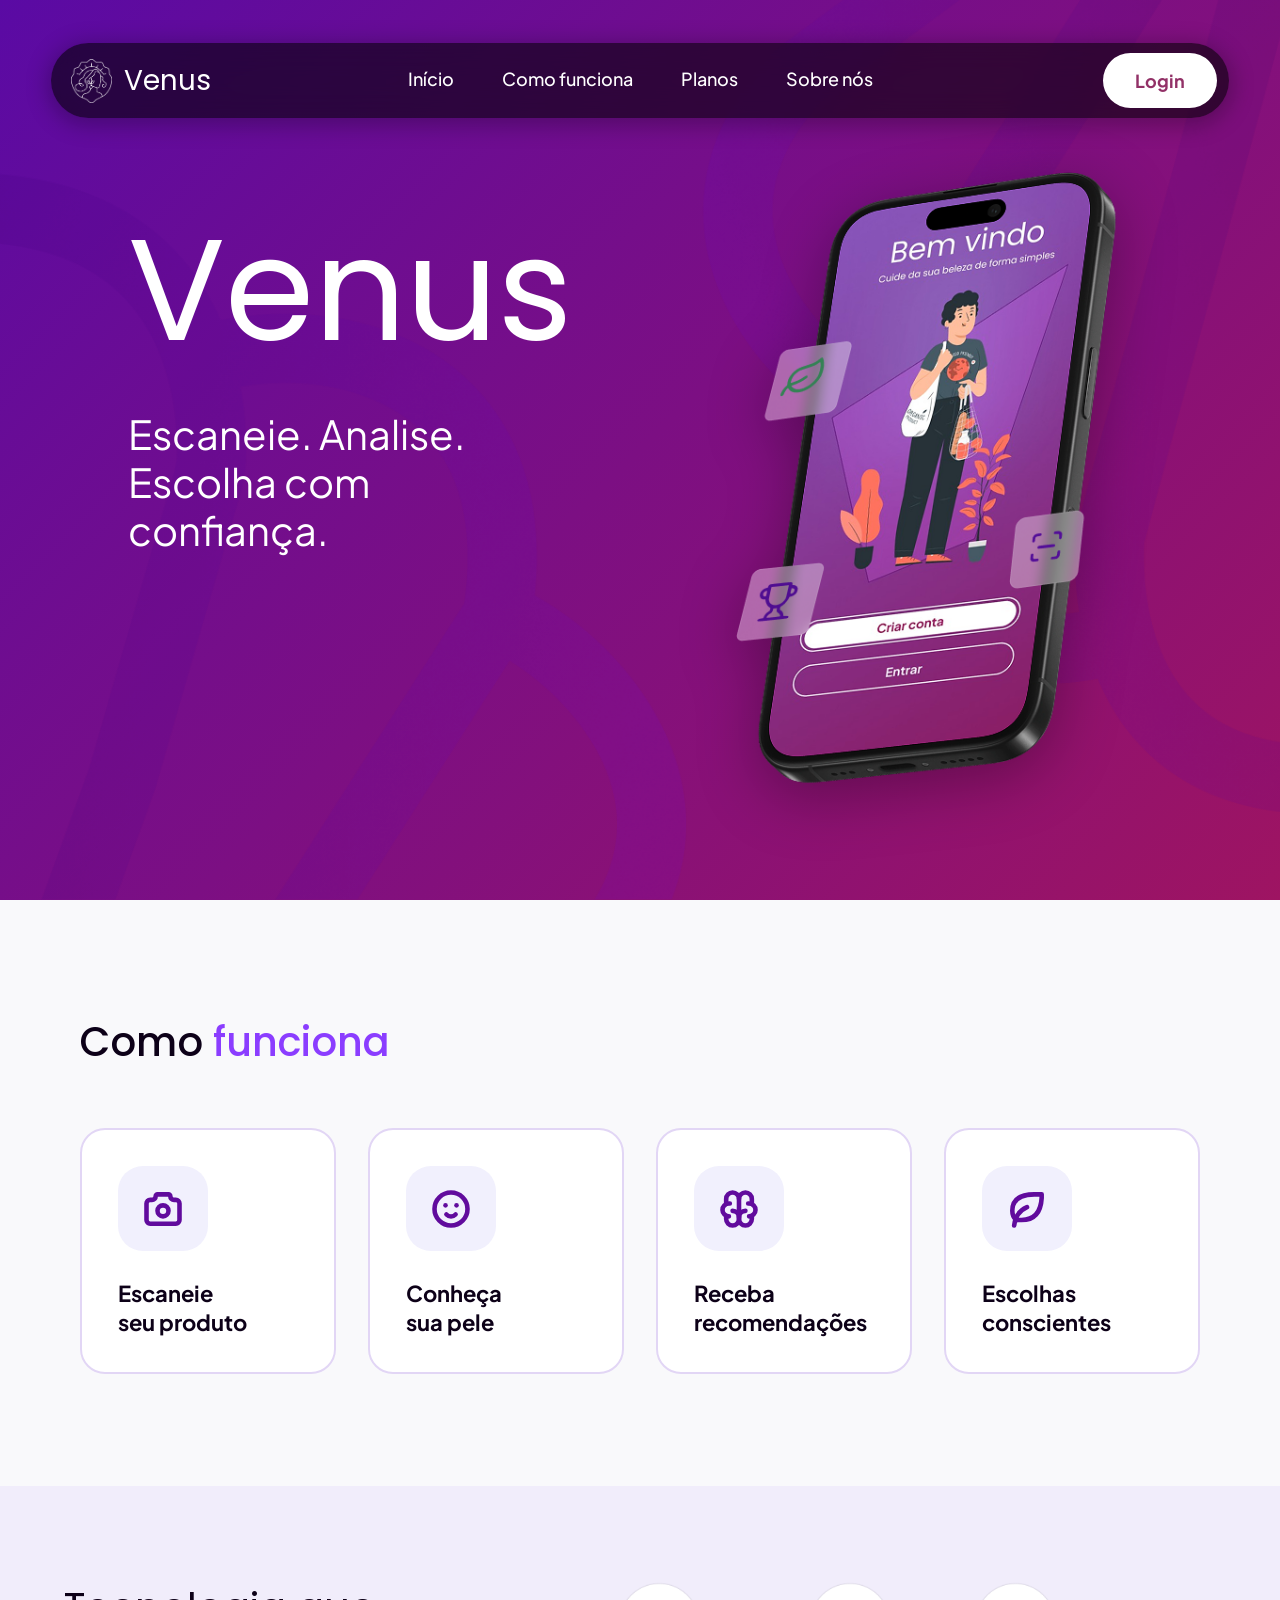
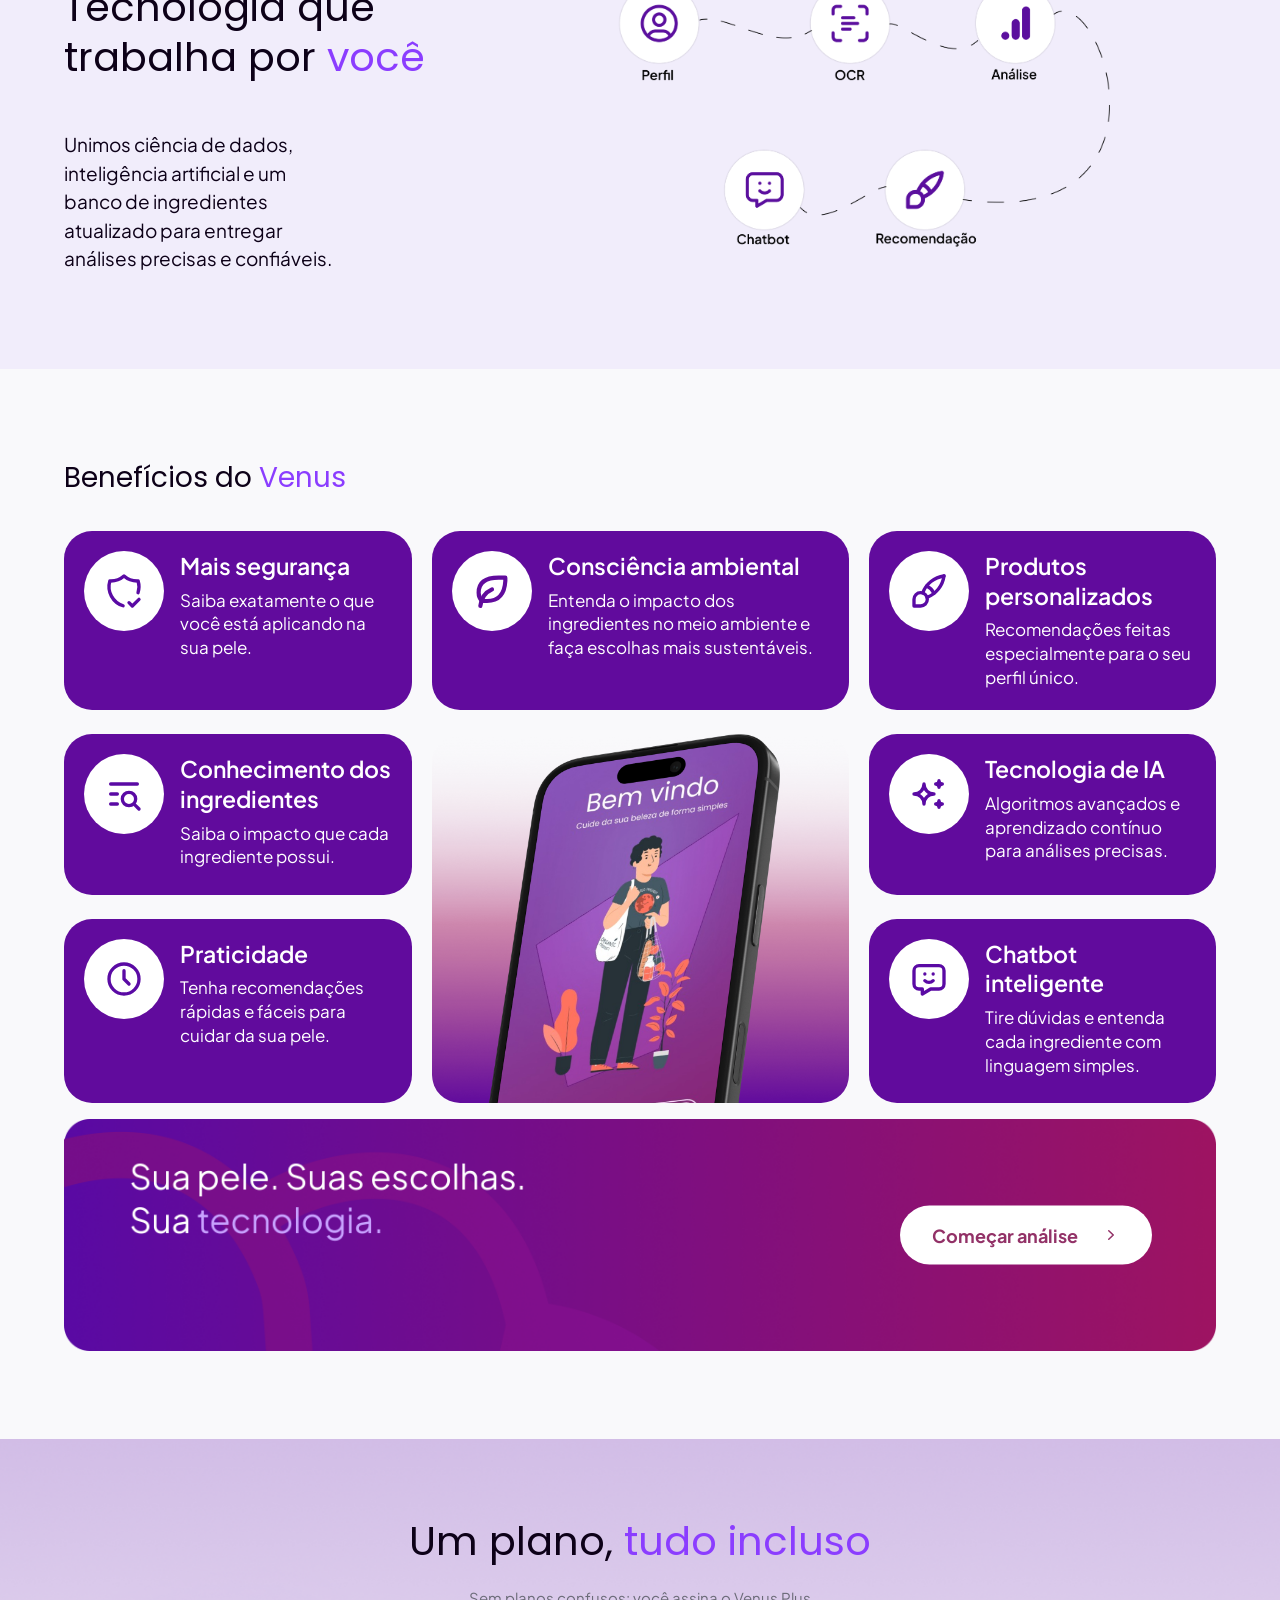
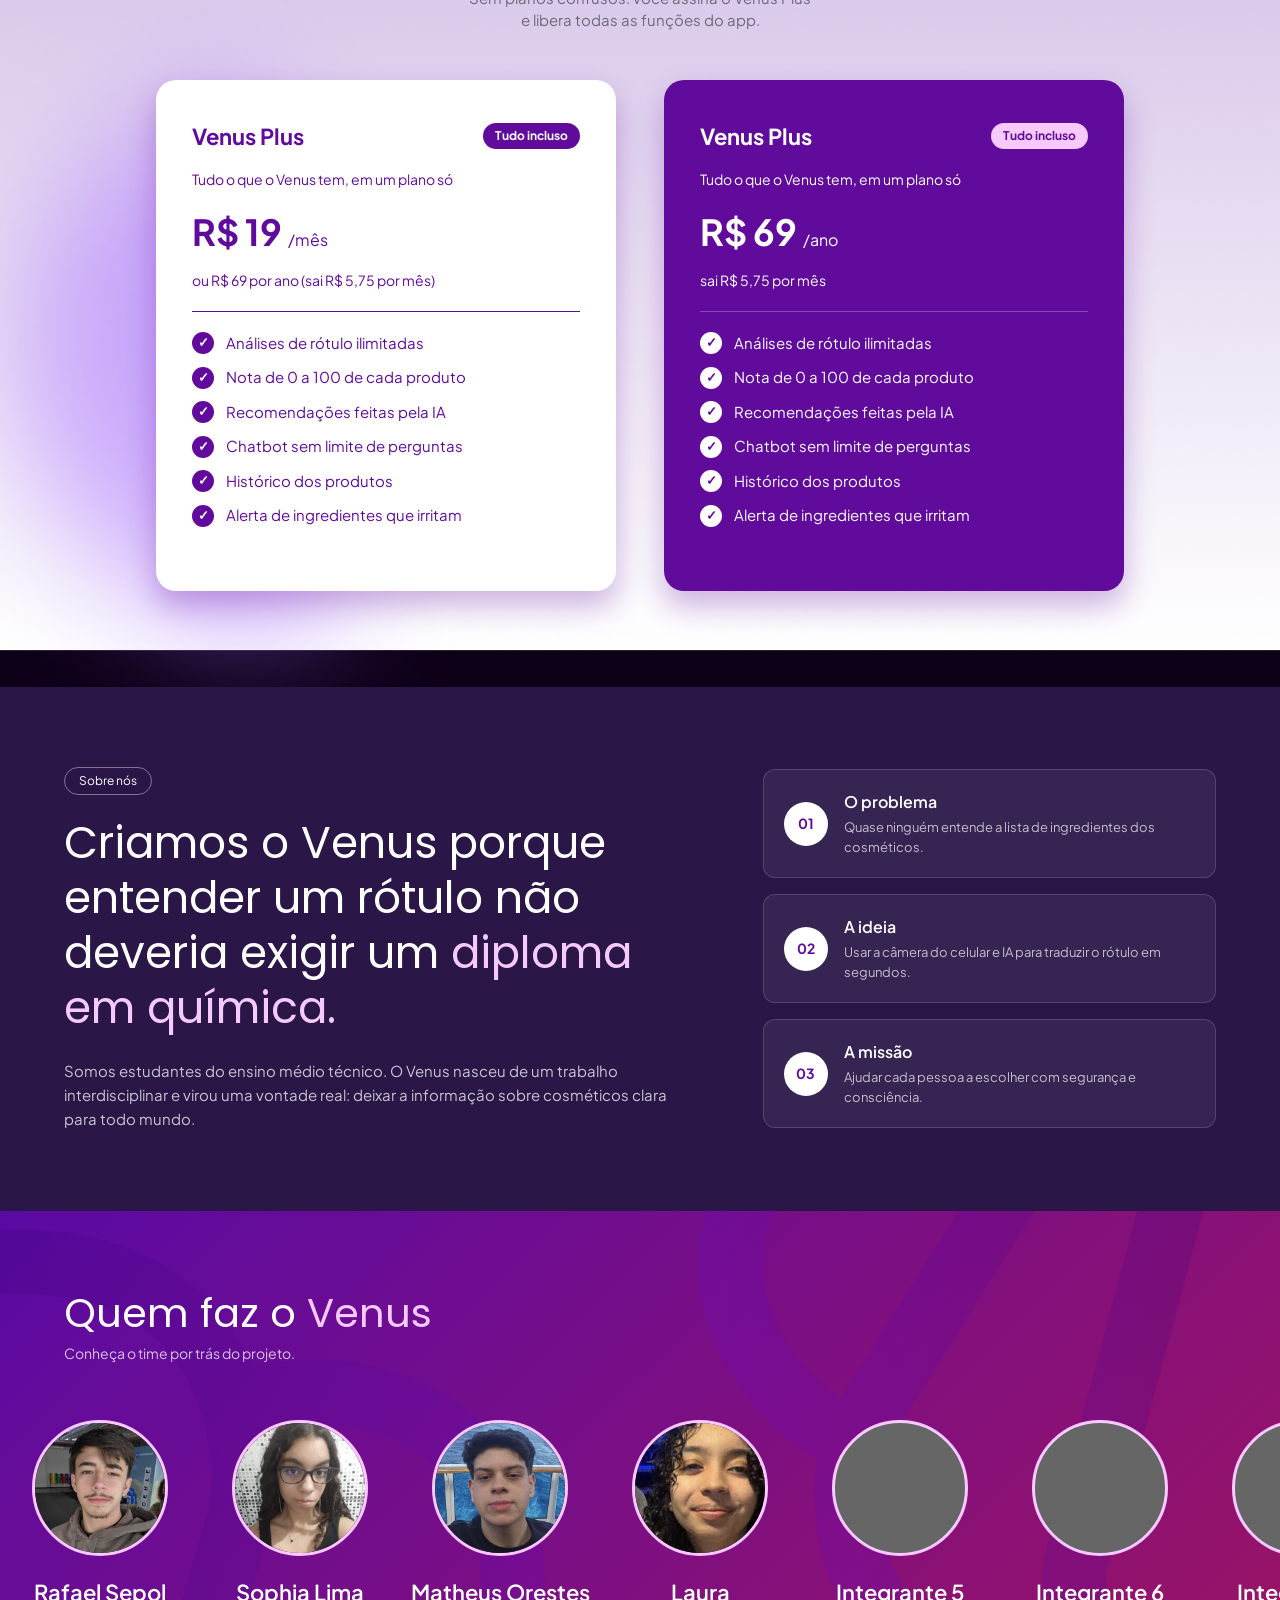
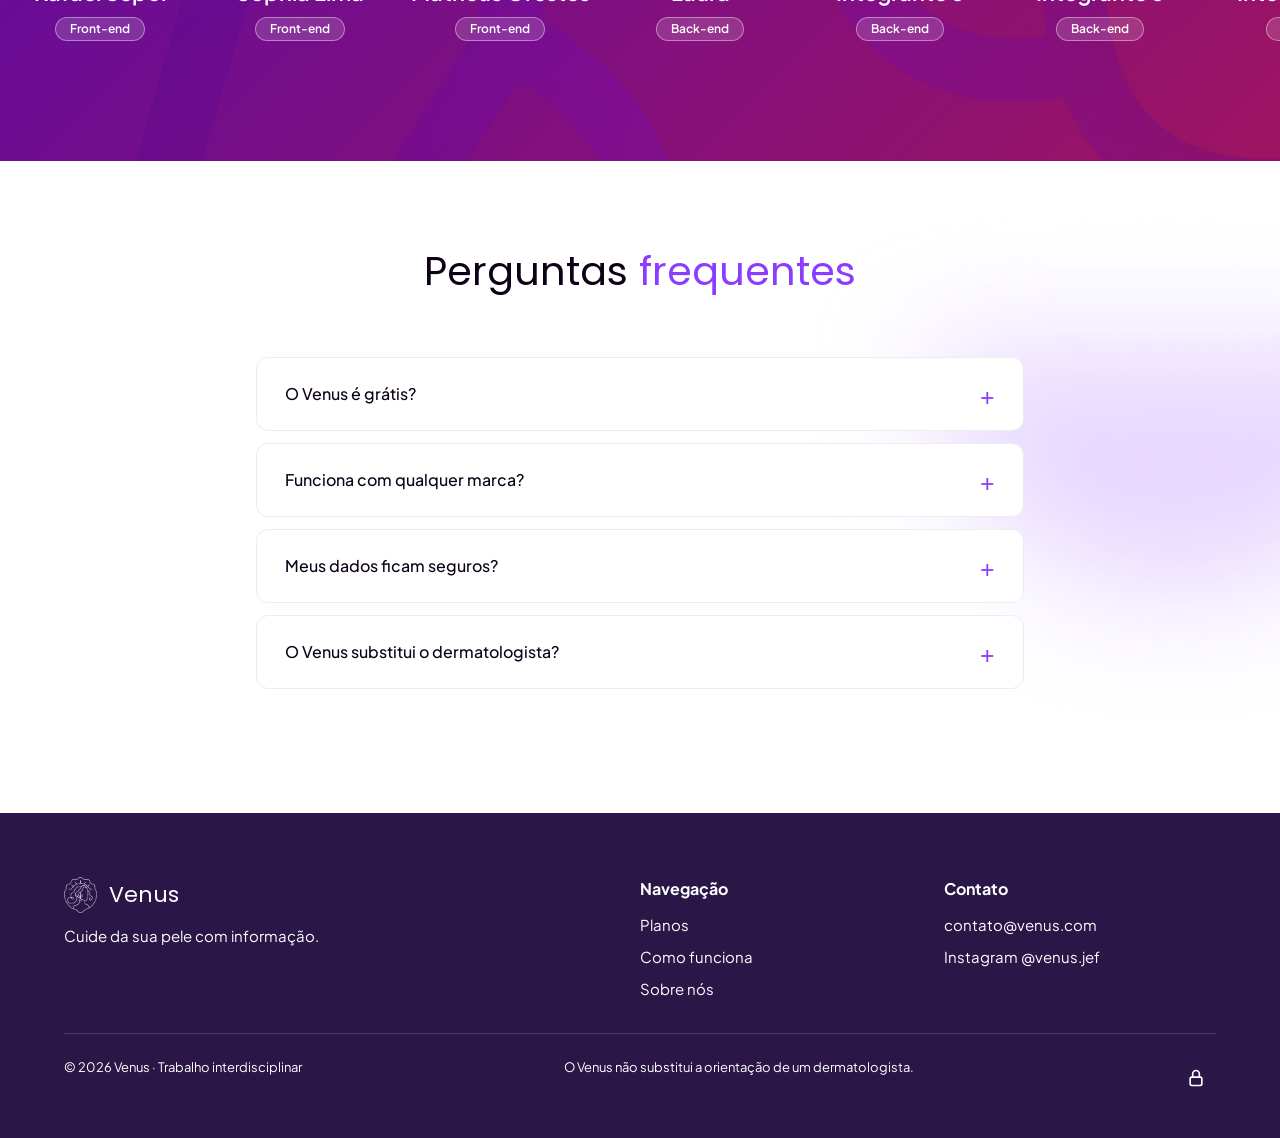
==== commit 7ee38bc9: "feat: volta o tamanho do botão Login e remove o index antigo - volta o tamanho original do botão Log" ====
--- a/src/main/webapp/index.html
+++ b/src/main/webapp/index.html
@@ -7,7 +7,7 @@
   <title>Venus | Análise de cosméticos</title>
 
   <link rel="stylesheet" href="assets/css/global.css">
-  <link rel="stylesheet" href="assets/css/style.css">
+  <link rel="stylesheet" href="assets/css/style.css?v=2">
 </head>
 <body>
 
--- a/src/main/webapp/assets/css/style.css
+++ b/src/main/webapp/assets/css/style.css
@@ -857,13 +857,6 @@
   background-color: #2a1748;
 }
 
-.cabecalho__login {
-  padding: 0.5rem 0.875rem;
-  font-size: 0.75rem;
-  line-height: 1.2;
-  text-align: center;
-}
-
 @media (max-width: 639px) {
   .cabecalho__nome {
     font-size: 1.125rem;
@@ -1006,9 +999,7 @@
   }
 
   .cabecalho__login {
-    padding: 0.75rem 1rem;
-    font-size: 0.8125rem;
-    white-space: nowrap;
+    padding: 0.875rem 2rem;
     transition: 0.3s;
   }
 
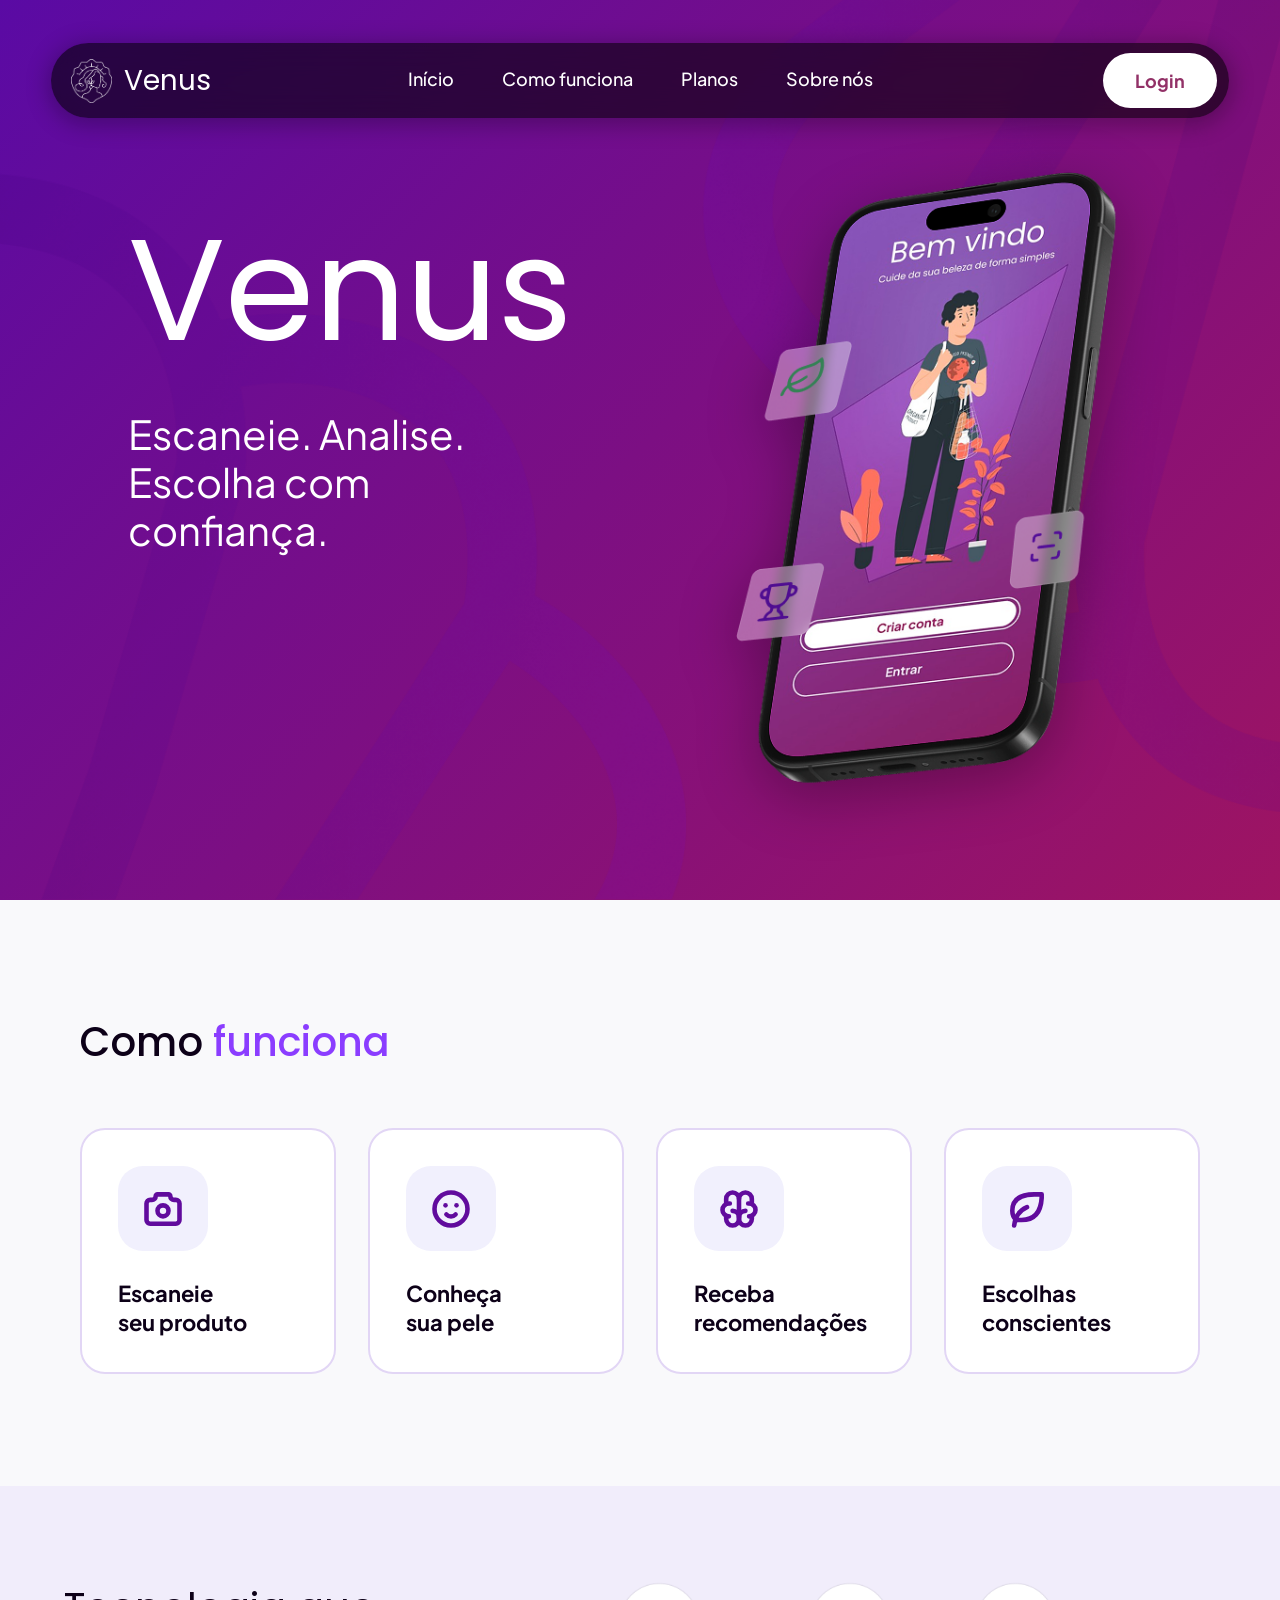
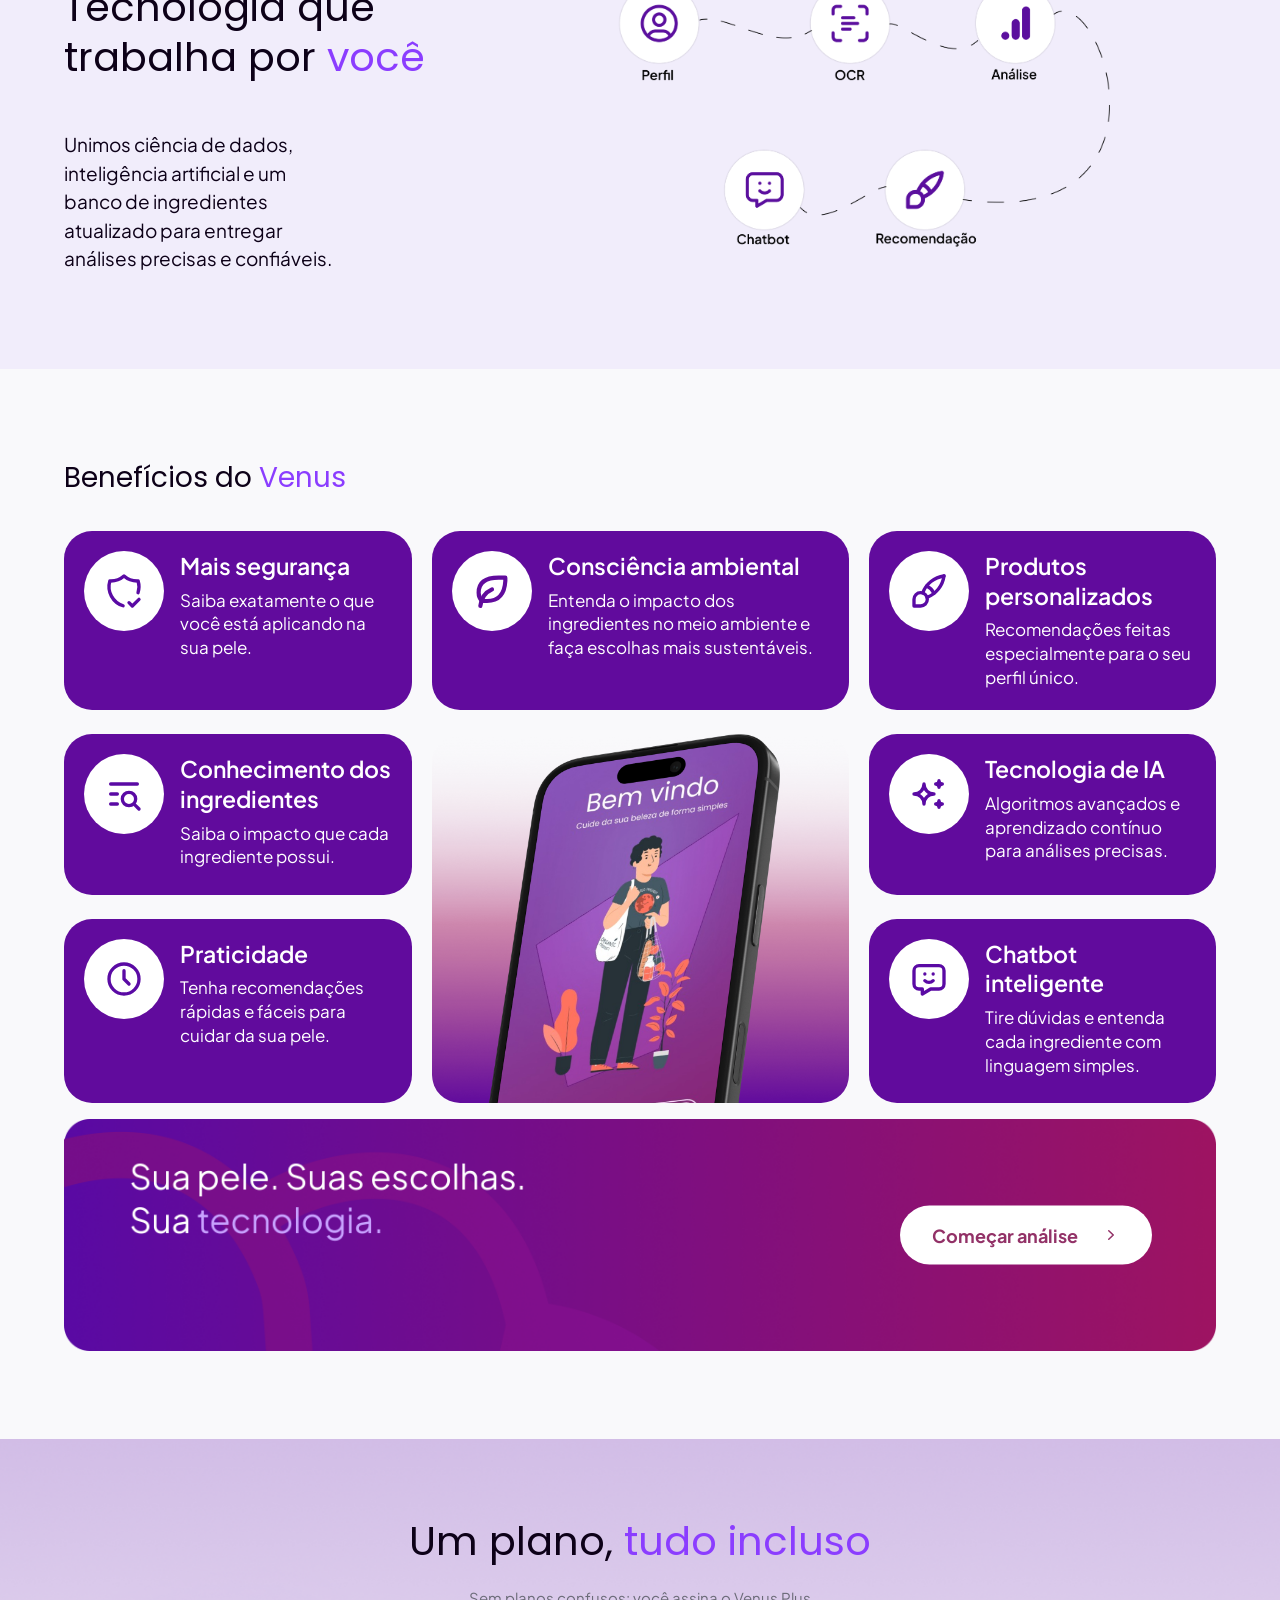
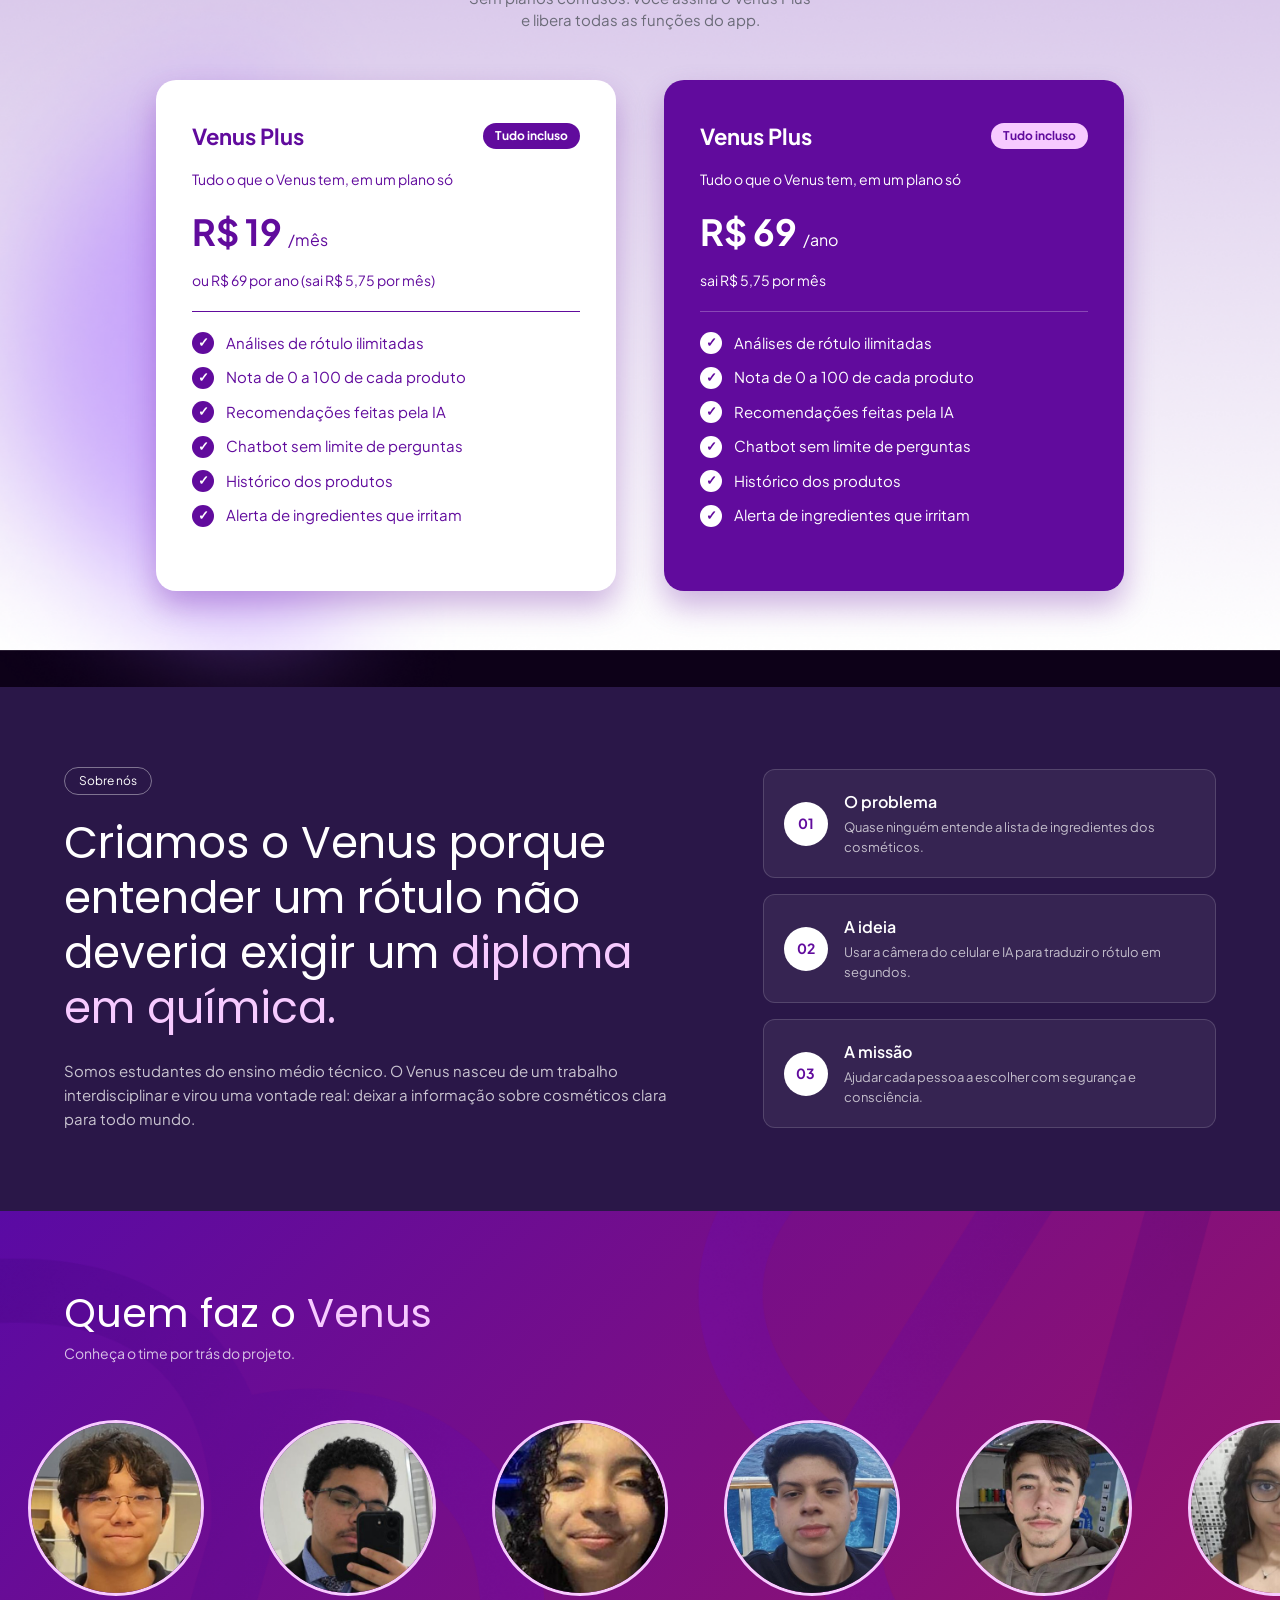
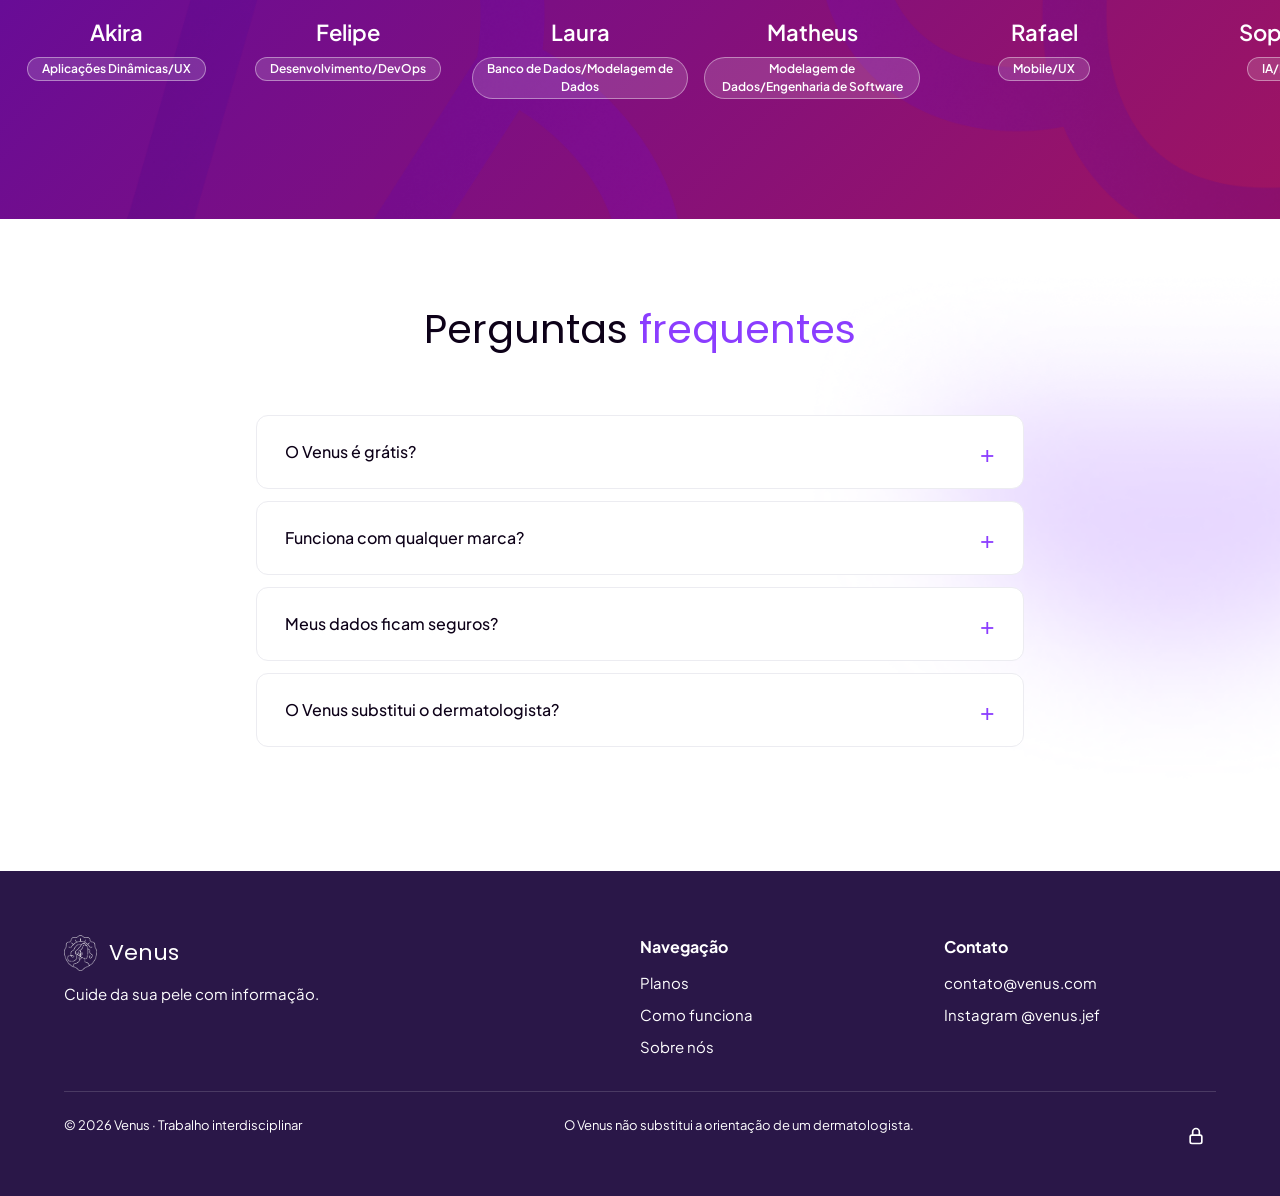
==== commit df0e37fe: "feat: organiza a seção da equipe da landing - separa segundo e primeiro ano, cada um em ordem alfabé" ====
--- a/src/main/webapp/index.html
+++ b/src/main/webapp/index.html
@@ -7,7 +7,7 @@
   <title>Venus | Análise de cosméticos</title>
 
   <link rel="stylesheet" href="assets/css/global.css">
-  <link rel="stylesheet" href="assets/css/style.css?v=2">
+  <link rel="stylesheet" href="assets/css/style.css?v=4">
 </head>
 <body>
 
@@ -300,117 +300,117 @@
           <div class="equipe__trilho">
             <ul class="equipe__lista">
               <li class="integrante">
-                <img class="integrante__foto" src="assets/img/equipe/rafael-sepol.jpg" alt="Foto de Rafael Sepol" width="400" height="400">
-                <h3 class="integrante__nome">Rafael Sepol</h3>
-                <span class="integrante__funcao">Front-end</span>
-              </li>
-              <li class="integrante">
-                <img class="integrante__foto" src="assets/img/equipe/sophia-lima.jpg" alt="Foto de Sophia Lima" width="400" height="400">
-                <h3 class="integrante__nome">Sophia Lima</h3>
-                <span class="integrante__funcao">Front-end</span>
-              </li>
-              <li class="integrante">
-                <img class="integrante__foto" src="assets/img/equipe/matheus-orestes.jpg" alt="Foto de Matheus Orestes" width="400" height="400">
-                <h3 class="integrante__nome">Matheus Orestes</h3>
-                <span class="integrante__funcao">Front-end</span>
+                <img class="integrante__foto" src="assets/img/equipe/akira.jpg" alt="Foto de Akira" width="400" height="400">
+                <h3 class="integrante__nome">Akira</h3>
+                <span class="integrante__funcao">Aplicações Dinâmicas/UX</span>
+              </li>
+              <li class="integrante">
+                <img class="integrante__foto" src="assets/img/equipe/felipe.jpg" alt="Foto de Felipe" width="400" height="400">
+                <h3 class="integrante__nome">Felipe</h3>
+                <span class="integrante__funcao">Desenvolvimento/DevOps</span>
               </li>
               <li class="integrante">
                 <img class="integrante__foto" src="assets/img/equipe/laura.jpg" alt="Foto de Laura" width="400" height="400">
                 <h3 class="integrante__nome">Laura</h3>
+                <span class="integrante__funcao">Banco de Dados/Modelagem de Dados</span>
+              </li>
+              <li class="integrante">
+                <img class="integrante__foto" src="assets/img/equipe/matheus-orestes.jpg" alt="Foto de Matheus" width="400" height="400">
+                <h3 class="integrante__nome">Matheus</h3>
+                <span class="integrante__funcao">Modelagem de Dados/Engenharia de Software</span>
+              </li>
+              <li class="integrante">
+                <img class="integrante__foto" src="assets/img/equipe/rafael-sepol.jpg" alt="Foto de Rafael" width="400" height="400">
+                <h3 class="integrante__nome">Rafael</h3>
+                <span class="integrante__funcao">Mobile/UX</span>
+              </li>
+              <li class="integrante">
+                <img class="integrante__foto" src="assets/img/equipe/sophia-lima.jpg" alt="Foto de Sophia" width="400" height="400">
+                <h3 class="integrante__nome">Sophia</h3>
+                <span class="integrante__funcao">IA/BI</span>
+              </li>
+              <li class="integrante">
+                <img class="integrante__foto" src="assets/img/equipe/bianca.jpg" alt="Foto de Bianca" width="400" height="400">
+                <h3 class="integrante__nome">Bianca</h3>
+                <span class="integrante__funcao">IA/UX</span>
+              </li>
+              <li class="integrante">
+                <img class="integrante__foto" src="assets/img/equipe/bruno.jpg" alt="Foto de Bruno" width="400" height="400">
+                <h3 class="integrante__nome">Bruno</h3>
+                <span class="integrante__funcao">UX/Front-end</span>
+              </li>
+              <li class="integrante">
+                <img class="integrante__foto" src="assets/img/equipe/gustavo.jpg" alt="Foto de Gustavo" width="400" height="400">
+                <h3 class="integrante__nome">Gustavo</h3>
+                <span class="integrante__funcao">IA/Dados</span>
+              </li>
+              <li class="integrante">
+                <img class="integrante__foto" src="assets/img/equipe/miguel.jpg" alt="Foto de Miguel" width="400" height="400">
+                <h3 class="integrante__nome">Miguel</h3>
+                <span class="integrante__funcao">Front-end/Dados</span>
+              </li>
+              <li class="integrante">
+                <img class="integrante__foto" src="assets/img/equipe/sarah.jpg" alt="Foto de Sarah" width="400" height="400">
+                <h3 class="integrante__nome">Sarah</h3>
                 <span class="integrante__funcao">Back-end</span>
               </li>
-              <li class="integrante">
-                <div class="integrante__foto"></div>
-                <h3 class="integrante__nome">Integrante 5</h3>
-                <span class="integrante__funcao">Back-end</span>
-              </li>
-              <li class="integrante">
-                <div class="integrante__foto"></div>
-                <h3 class="integrante__nome">Integrante 6</h3>
-                <span class="integrante__funcao">Back-end</span>
-              </li>
-              <li class="integrante">
-                <div class="integrante__foto"></div>
-                <h3 class="integrante__nome">Integrante 7</h3>
-                <span class="integrante__funcao">Dados</span>
-              </li>
-              <li class="integrante">
-                <div class="integrante__foto"></div>
-                <h3 class="integrante__nome">Integrante 8</h3>
-                <span class="integrante__funcao">Dados</span>
-              </li>
-              <li class="integrante">
-                <div class="integrante__foto"></div>
-                <h3 class="integrante__nome">Integrante 9</h3>
-                <span class="integrante__funcao">Design</span>
-              </li>
-              <li class="integrante">
-                <div class="integrante__foto"></div>
-                <h3 class="integrante__nome">Integrante 10</h3>
-                <span class="integrante__funcao">Design</span>
-              </li>
-              <li class="integrante">
-                <div class="integrante__foto"></div>
-                <h3 class="integrante__nome">Integrante 11</h3>
-                <span class="integrante__funcao">Pesquisa</span>
-              </li>
             </ul>
 
             <ul class="equipe__lista" aria-hidden="true">
               <li class="integrante">
-                <img class="integrante__foto" src="assets/img/equipe/rafael-sepol.jpg" alt="" width="400" height="400">
-                <h3 class="integrante__nome">Rafael Sepol</h3>
-                <span class="integrante__funcao">Front-end</span>
-              </li>
-              <li class="integrante">
-                <img class="integrante__foto" src="assets/img/equipe/sophia-lima.jpg" alt="" width="400" height="400">
-                <h3 class="integrante__nome">Sophia Lima</h3>
-                <span class="integrante__funcao">Front-end</span>
-              </li>
-              <li class="integrante">
-                <img class="integrante__foto" src="assets/img/equipe/matheus-orestes.jpg" alt="" width="400" height="400">
-                <h3 class="integrante__nome">Matheus Orestes</h3>
-                <span class="integrante__funcao">Front-end</span>
+                <img class="integrante__foto" src="assets/img/equipe/akira.jpg" alt="" width="400" height="400">
+                <h3 class="integrante__nome">Akira</h3>
+                <span class="integrante__funcao">Aplicações Dinâmicas/UX</span>
+              </li>
+              <li class="integrante">
+                <img class="integrante__foto" src="assets/img/equipe/felipe.jpg" alt="" width="400" height="400">
+                <h3 class="integrante__nome">Felipe</h3>
+                <span class="integrante__funcao">Desenvolvimento/DevOps</span>
               </li>
               <li class="integrante">
                 <img class="integrante__foto" src="assets/img/equipe/laura.jpg" alt="" width="400" height="400">
                 <h3 class="integrante__nome">Laura</h3>
+                <span class="integrante__funcao">Banco de Dados/Modelagem de Dados</span>
+              </li>
+              <li class="integrante">
+                <img class="integrante__foto" src="assets/img/equipe/matheus-orestes.jpg" alt="" width="400" height="400">
+                <h3 class="integrante__nome">Matheus</h3>
+                <span class="integrante__funcao">Modelagem de Dados/Engenharia de Software</span>
+              </li>
+              <li class="integrante">
+                <img class="integrante__foto" src="assets/img/equipe/rafael-sepol.jpg" alt="" width="400" height="400">
+                <h3 class="integrante__nome">Rafael</h3>
+                <span class="integrante__funcao">Mobile/UX</span>
+              </li>
+              <li class="integrante">
+                <img class="integrante__foto" src="assets/img/equipe/sophia-lima.jpg" alt="" width="400" height="400">
+                <h3 class="integrante__nome">Sophia</h3>
+                <span class="integrante__funcao">IA/BI</span>
+              </li>
+              <li class="integrante">
+                <img class="integrante__foto" src="assets/img/equipe/bianca.jpg" alt="" width="400" height="400">
+                <h3 class="integrante__nome">Bianca</h3>
+                <span class="integrante__funcao">IA/UX</span>
+              </li>
+              <li class="integrante">
+                <img class="integrante__foto" src="assets/img/equipe/bruno.jpg" alt="" width="400" height="400">
+                <h3 class="integrante__nome">Bruno</h3>
+                <span class="integrante__funcao">UX/Front-end</span>
+              </li>
+              <li class="integrante">
+                <img class="integrante__foto" src="assets/img/equipe/gustavo.jpg" alt="" width="400" height="400">
+                <h3 class="integrante__nome">Gustavo</h3>
+                <span class="integrante__funcao">IA/Dados</span>
+              </li>
+              <li class="integrante">
+                <img class="integrante__foto" src="assets/img/equipe/miguel.jpg" alt="" width="400" height="400">
+                <h3 class="integrante__nome">Miguel</h3>
+                <span class="integrante__funcao">Front-end/Dados</span>
+              </li>
+              <li class="integrante">
+                <img class="integrante__foto" src="assets/img/equipe/sarah.jpg" alt="" width="400" height="400">
+                <h3 class="integrante__nome">Sarah</h3>
                 <span class="integrante__funcao">Back-end</span>
-              </li>
-              <li class="integrante">
-                <div class="integrante__foto"></div>
-                <h3 class="integrante__nome">Integrante 5</h3>
-                <span class="integrante__funcao">Back-end</span>
-              </li>
-              <li class="integrante">
-                <div class="integrante__foto"></div>
-                <h3 class="integrante__nome">Integrante 6</h3>
-                <span class="integrante__funcao">Back-end</span>
-              </li>
-              <li class="integrante">
-                <div class="integrante__foto"></div>
-                <h3 class="integrante__nome">Integrante 7</h3>
-                <span class="integrante__funcao">Dados</span>
-              </li>
-              <li class="integrante">
-                <div class="integrante__foto"></div>
-                <h3 class="integrante__nome">Integrante 8</h3>
-                <span class="integrante__funcao">Dados</span>
-              </li>
-              <li class="integrante">
-                <div class="integrante__foto"></div>
-                <h3 class="integrante__nome">Integrante 9</h3>
-                <span class="integrante__funcao">Design</span>
-              </li>
-              <li class="integrante">
-                <div class="integrante__foto"></div>
-                <h3 class="integrante__nome">Integrante 10</h3>
-                <span class="integrante__funcao">Design</span>
-              </li>
-              <li class="integrante">
-                <div class="integrante__foto"></div>
-                <h3 class="integrante__nome">Integrante 11</h3>
-                <span class="integrante__funcao">Pesquisa</span>
               </li>
             </ul>
           </div>
--- a/src/main/webapp/assets/css/style.css
+++ b/src/main/webapp/assets/css/style.css
@@ -734,14 +734,14 @@
   flex-direction: column;
   align-items: center;
   flex-shrink: 0;
-  width: 9rem;
-  padding: 0.5rem 0;
+  width: 12.5rem;
+  padding: 0.5rem;
   text-align: center;
 }
 
 .integrante__foto {
-  width: 6.5rem;
-  height: 6.5rem;
+  width: 8rem;
+  height: 8rem;
   margin-bottom: 1.25rem;
   background-color: #666666;
   border-radius: 50%;
@@ -1232,12 +1232,12 @@
   }
 
   .integrante {
-    width: 12.5rem;
+    width: 14.5rem;
   }
 
   .integrante__foto {
-    width: 8.5rem;
-    height: 8.5rem;
+    width: 11rem;
+    height: 11rem;
   }
 
   .integrante__nome {
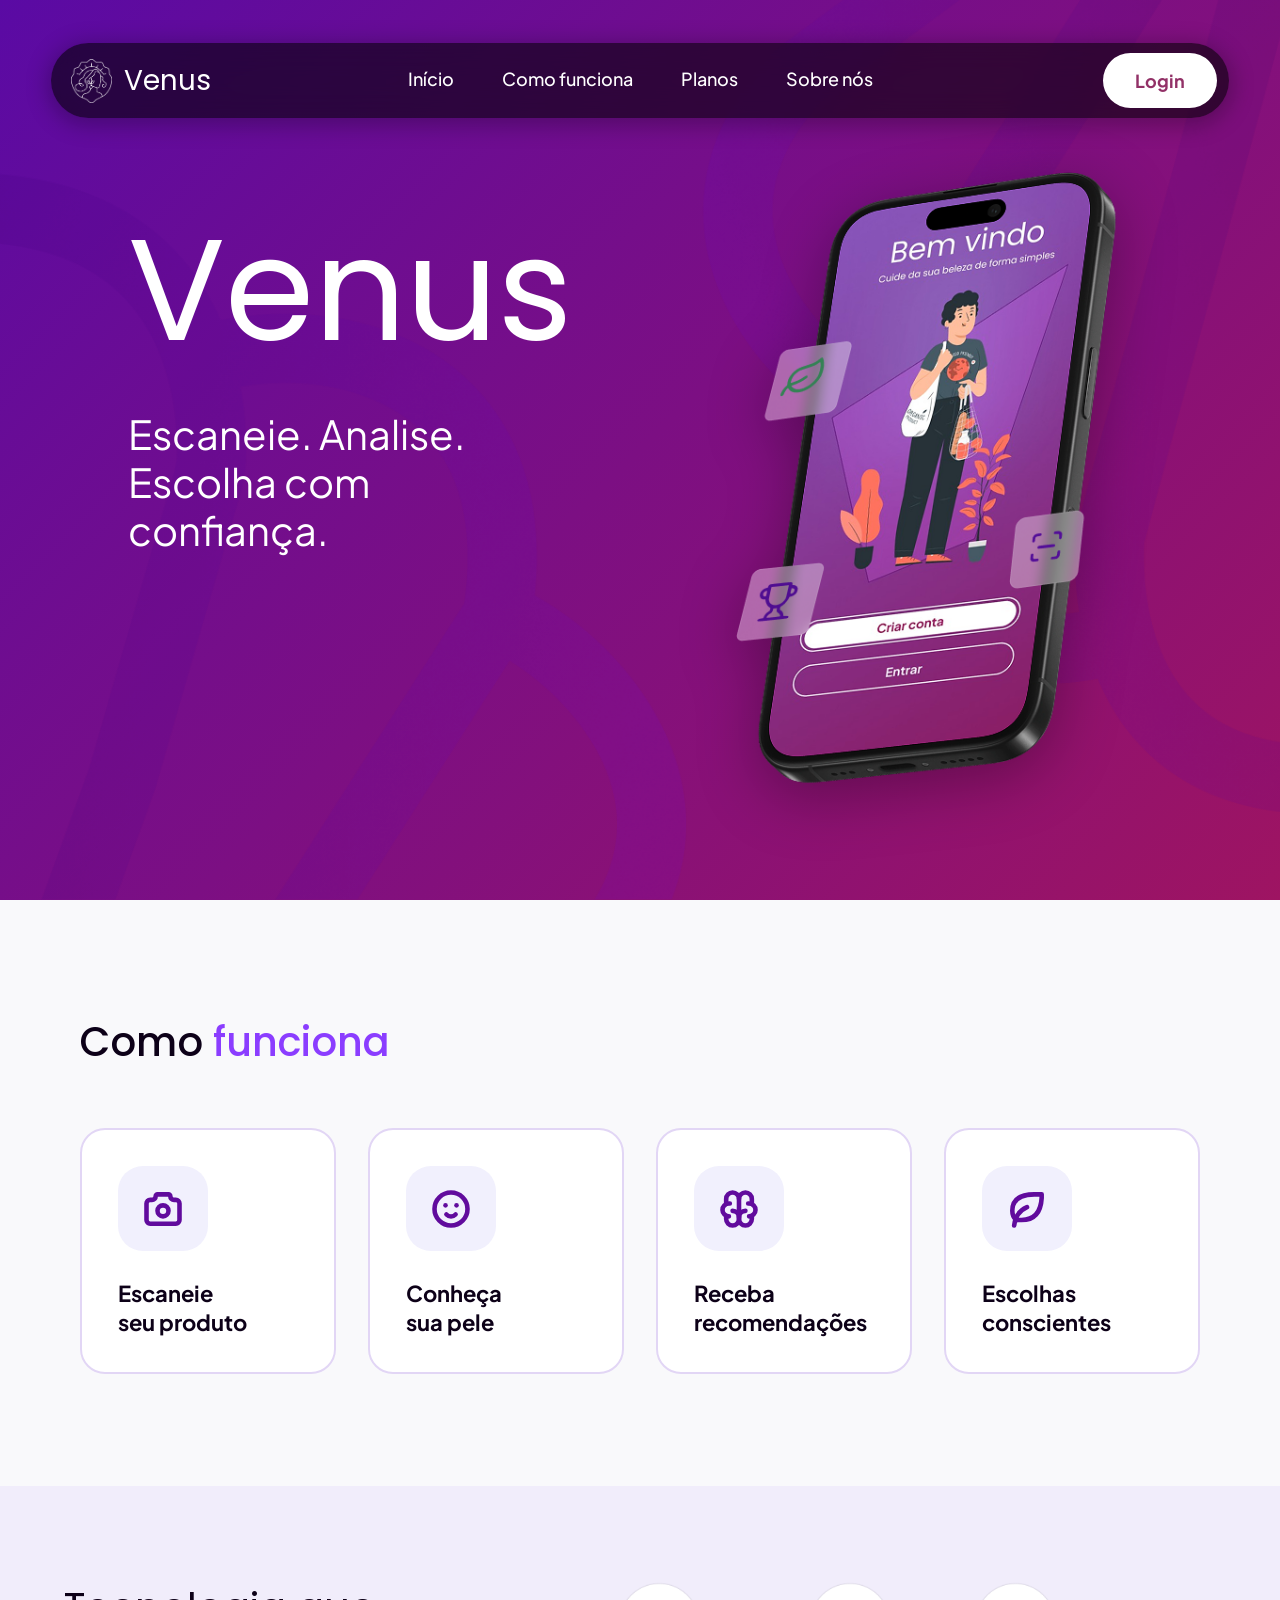
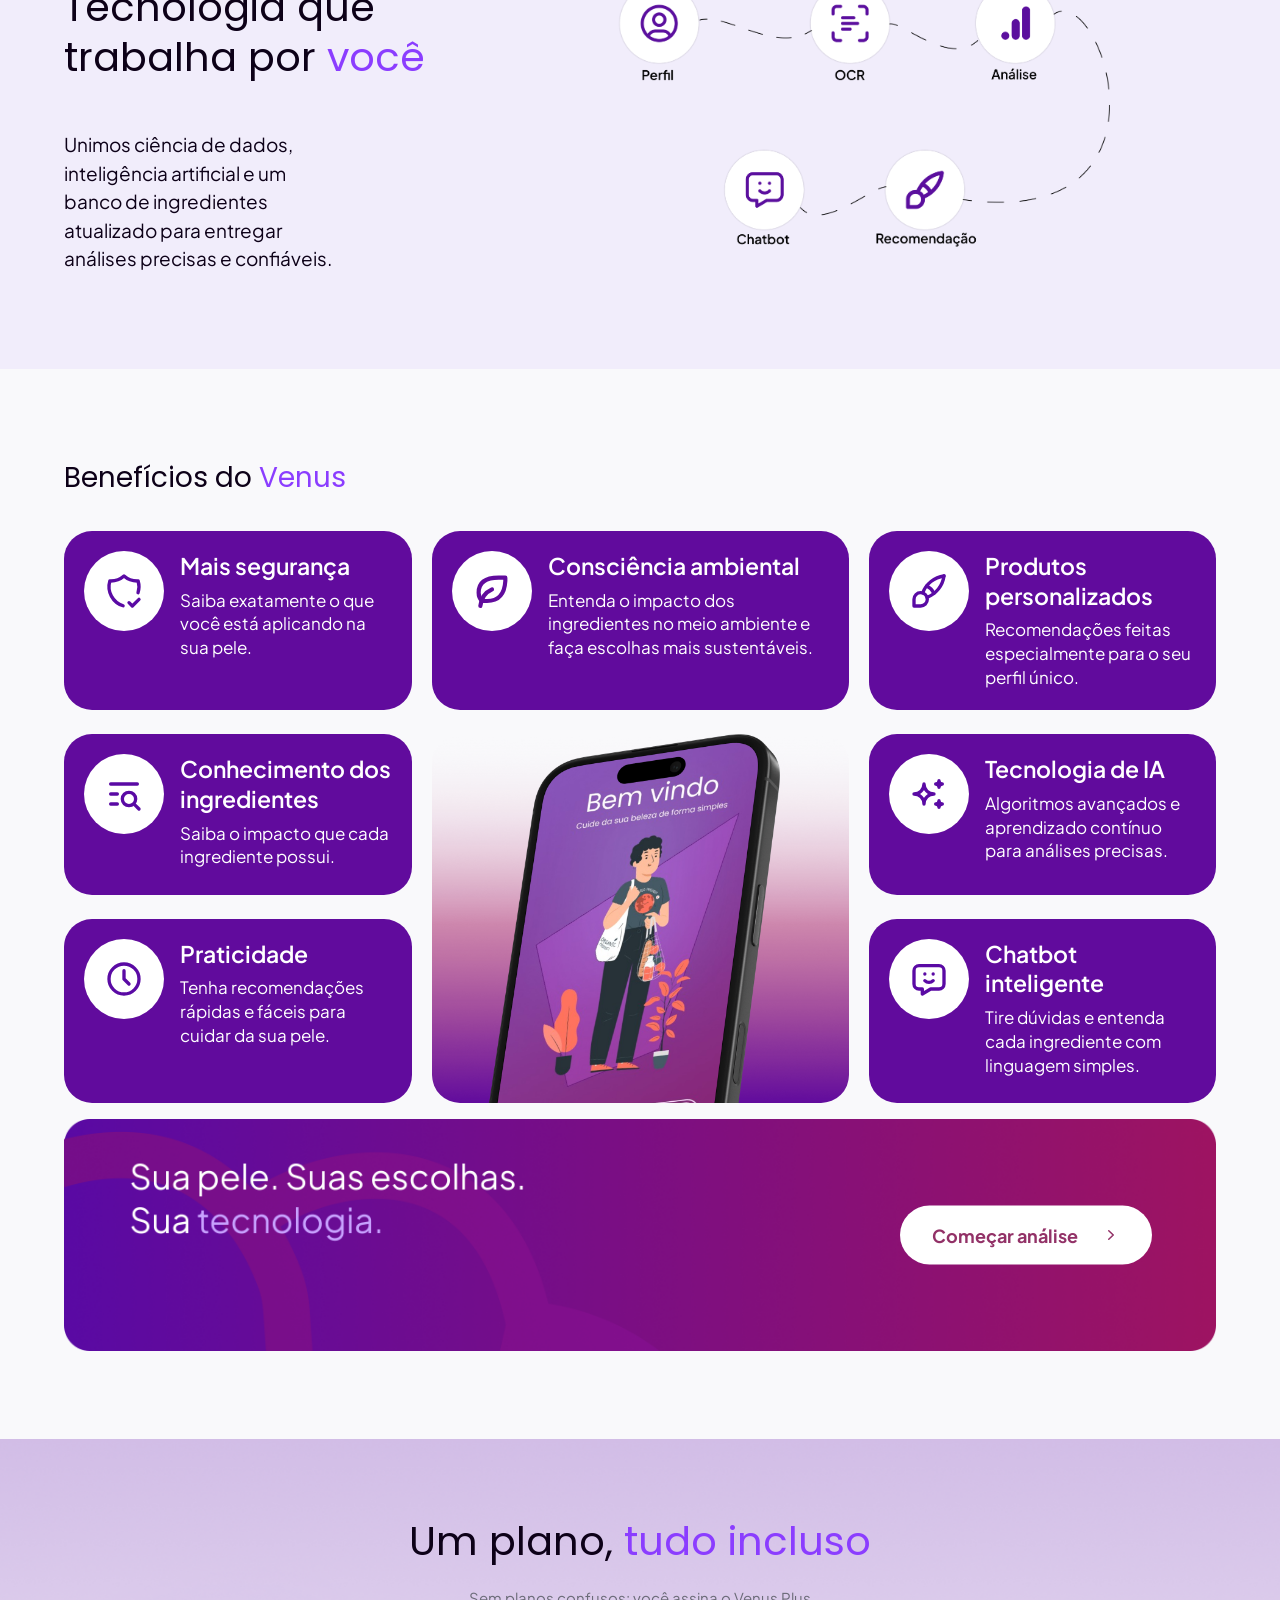
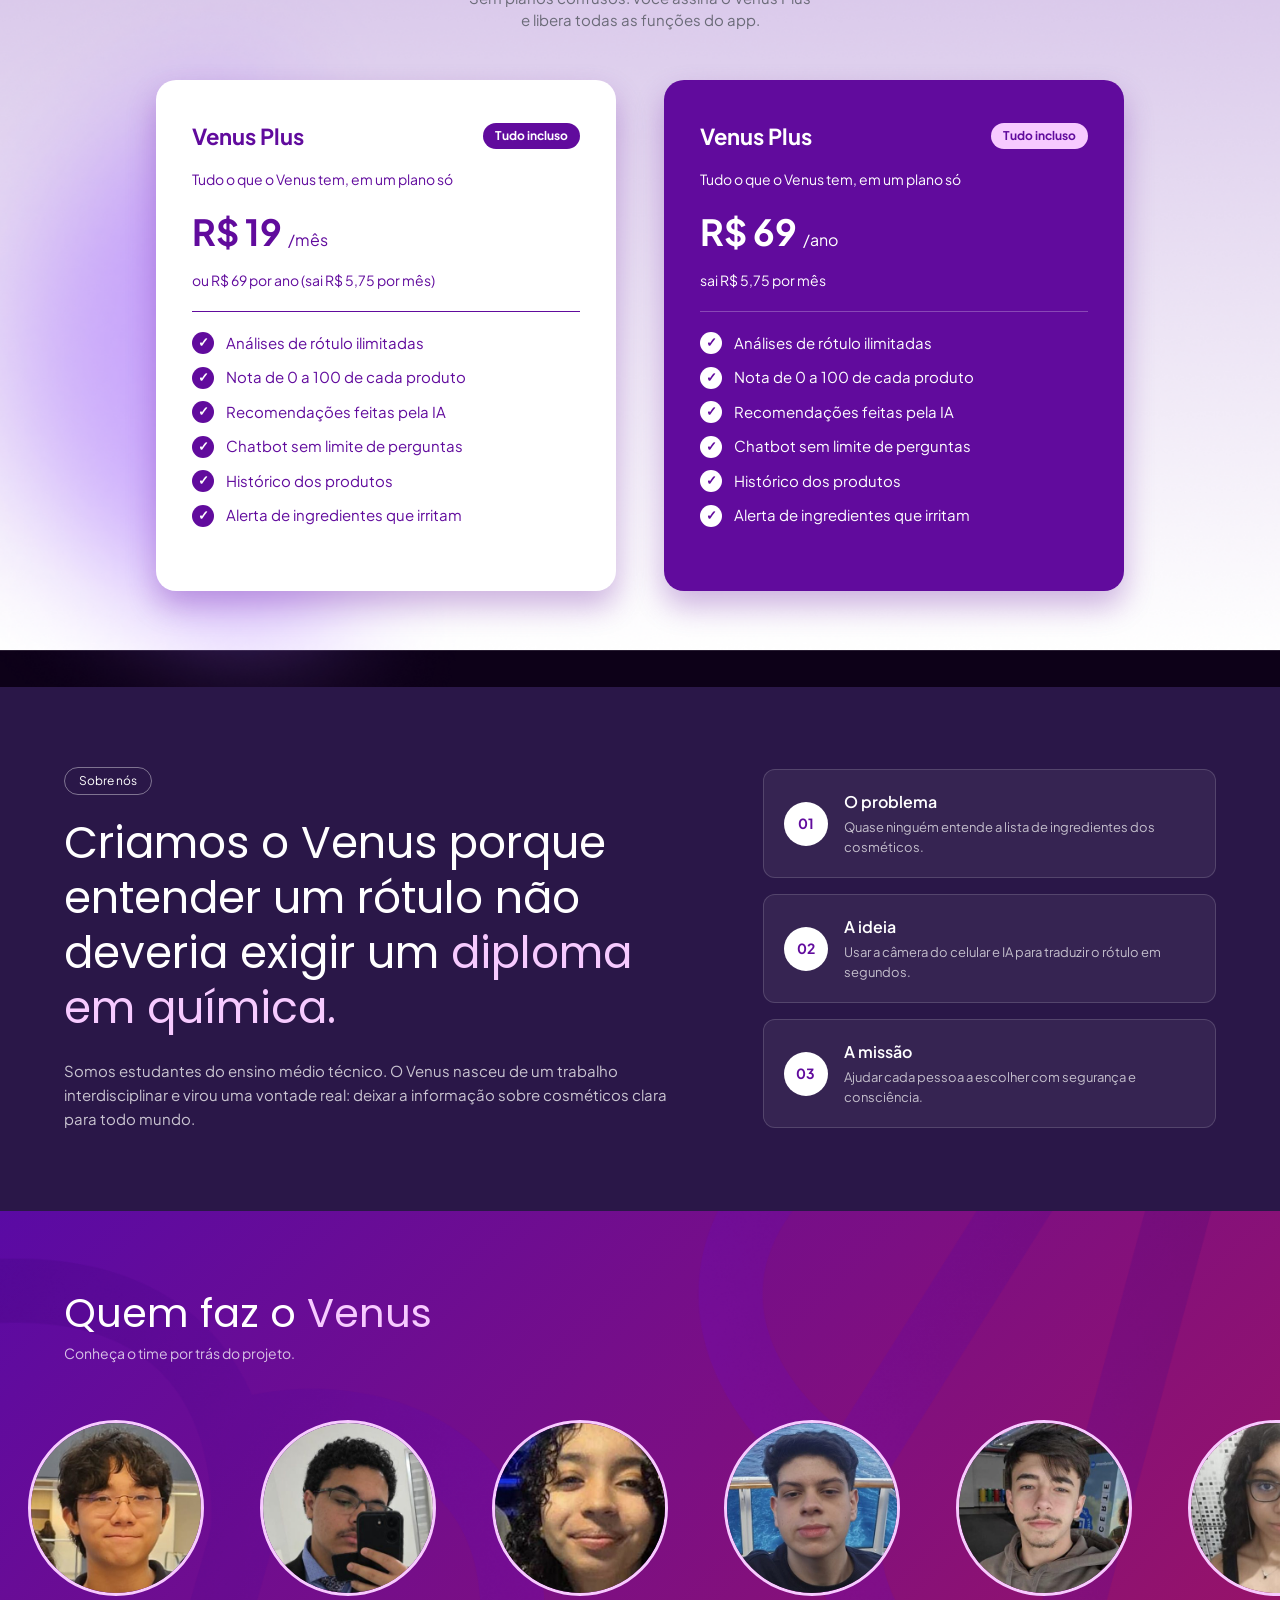
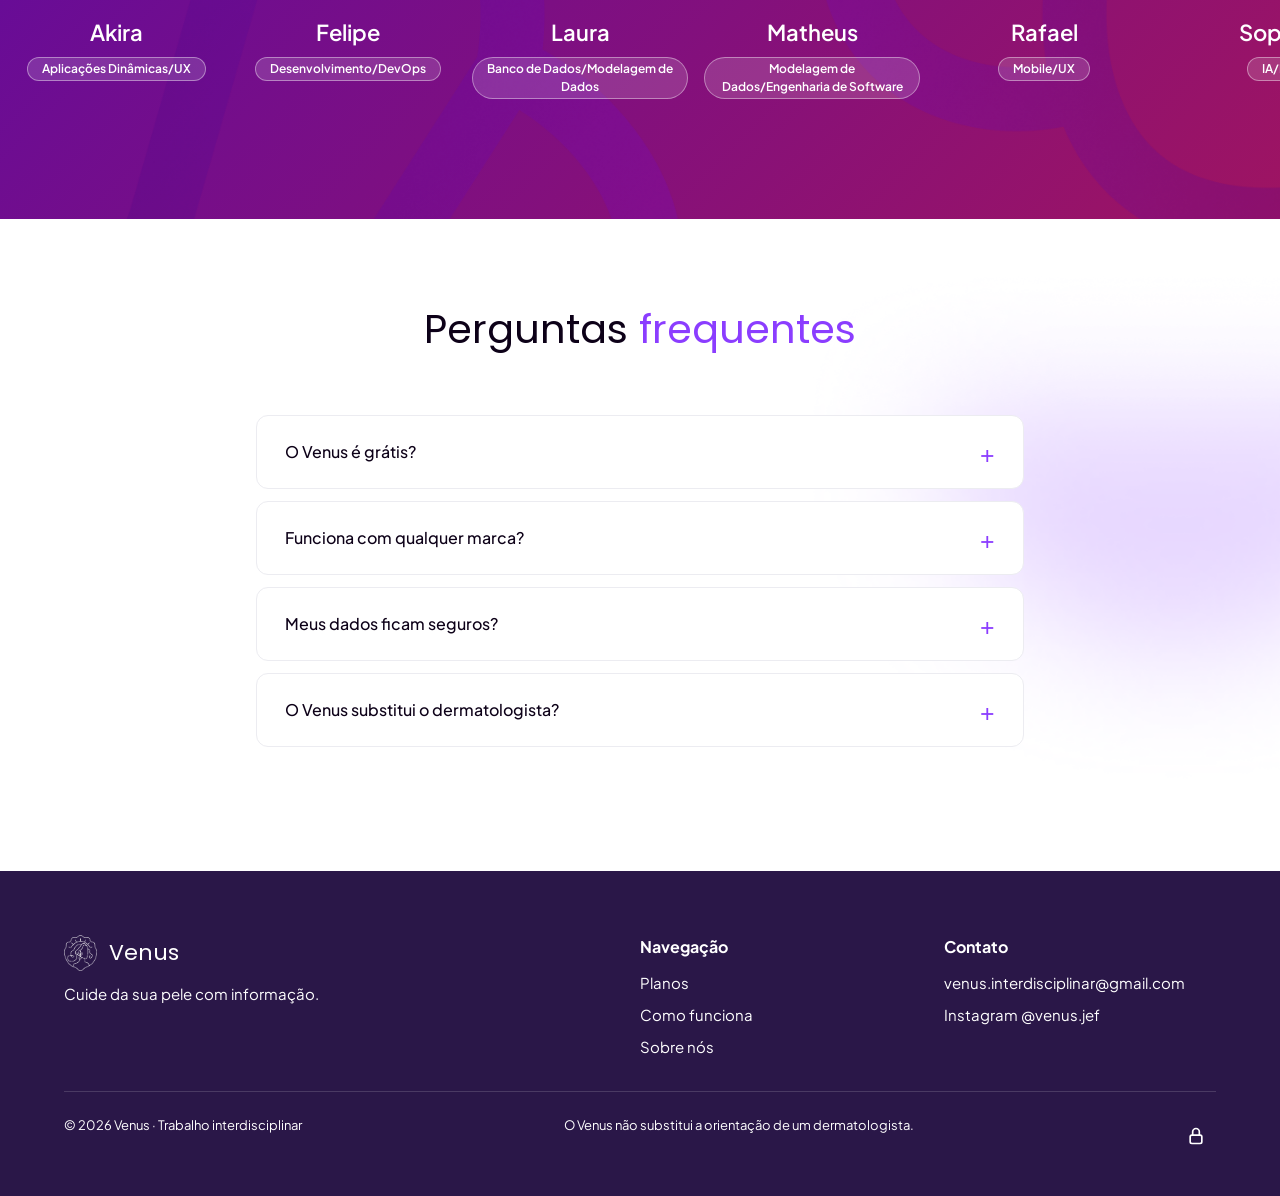
==== commit a2c06d38: "feat: troca o e-mail de contato do rodapé - usa o Gmail do Venus no texto e no link de contato" ====
--- a/src/main/webapp/index.html
+++ b/src/main/webapp/index.html
@@ -471,7 +471,7 @@
       <div class="rodape__coluna">
         <h2 class="rodape__titulo">Contato</h2>
         <ul class="rodape__lista">
-          <li><a class="rodape__link" href="mailto:contato@venus.com">contato@venus.com</a></li>
+          <li><a class="rodape__link" href="mailto:venus.interdisciplinar@gmail.com">venus.interdisciplinar@gmail.com</a></li>
           <li><a class="rodape__link" href="https://www.instagram.com/venus.jef/" target="_blank" rel="noopener">Instagram @venus.jef</a></li>
         </ul>
       </div>
